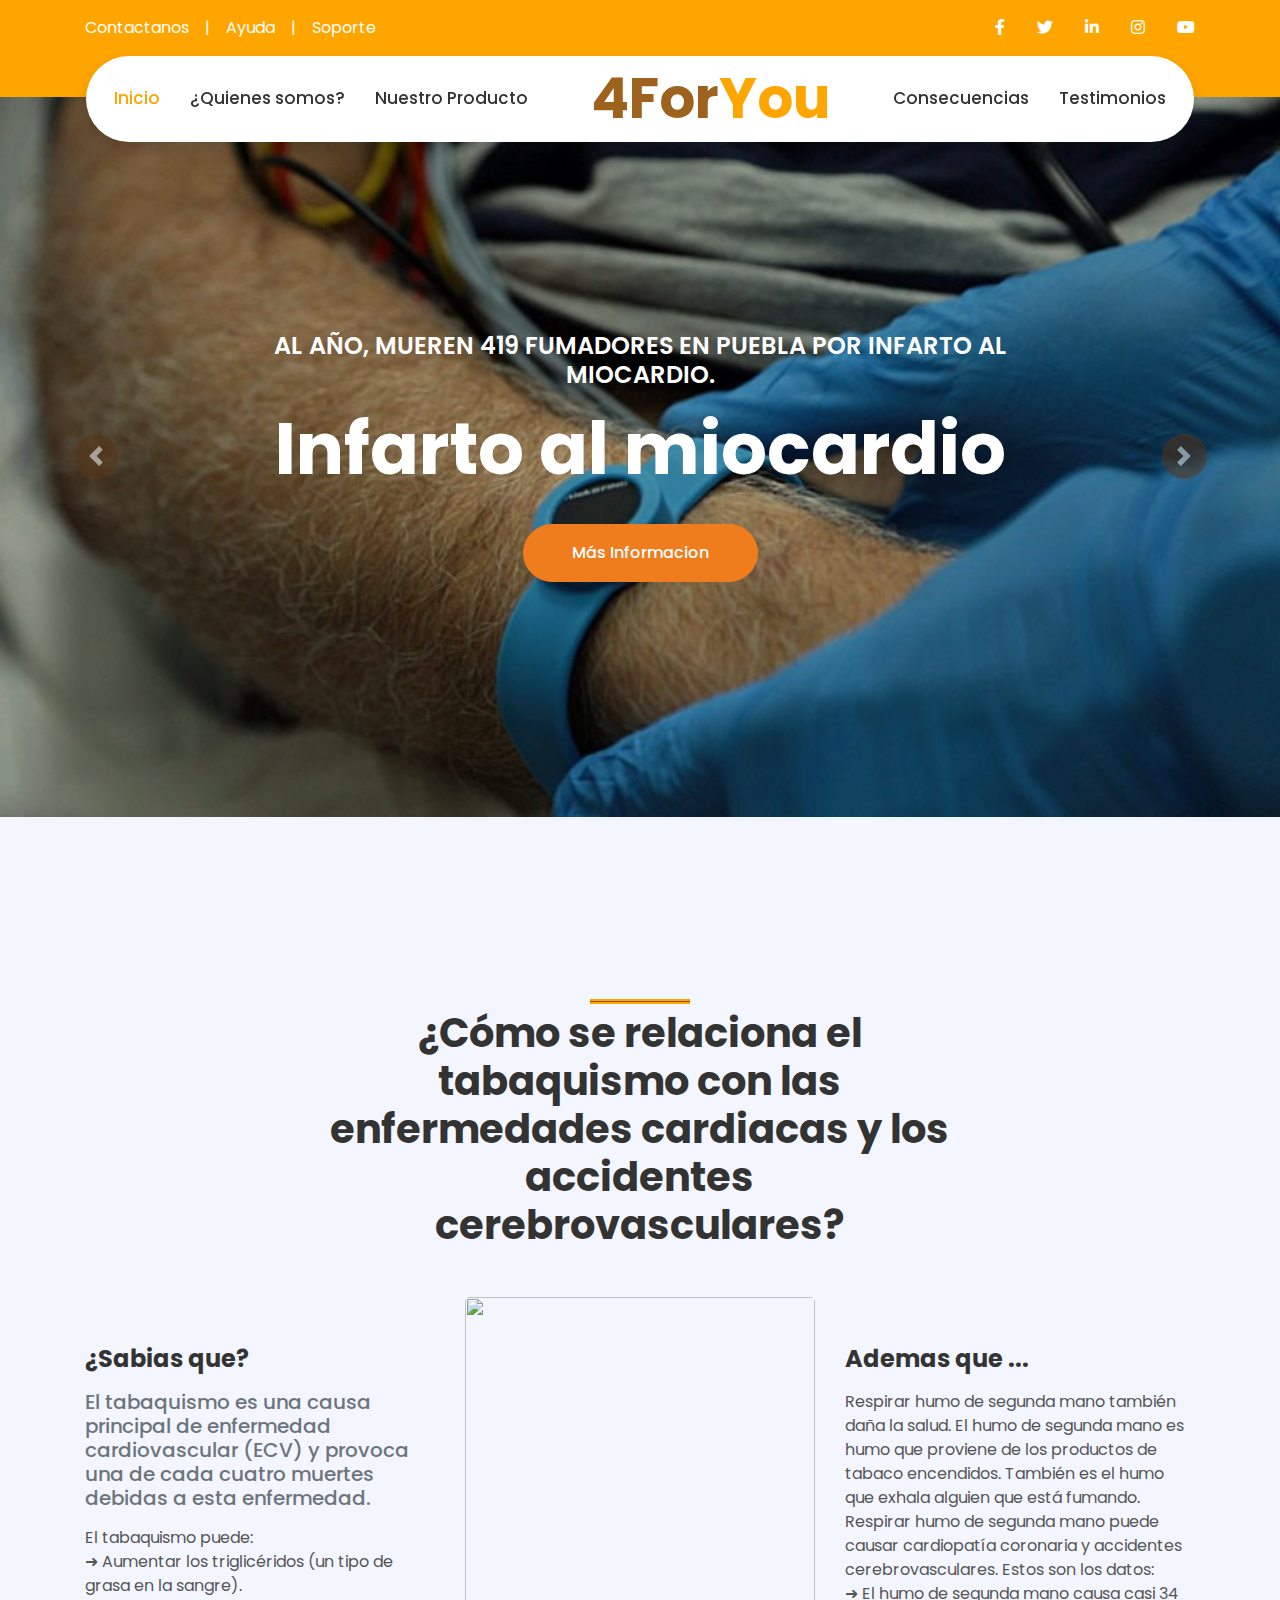
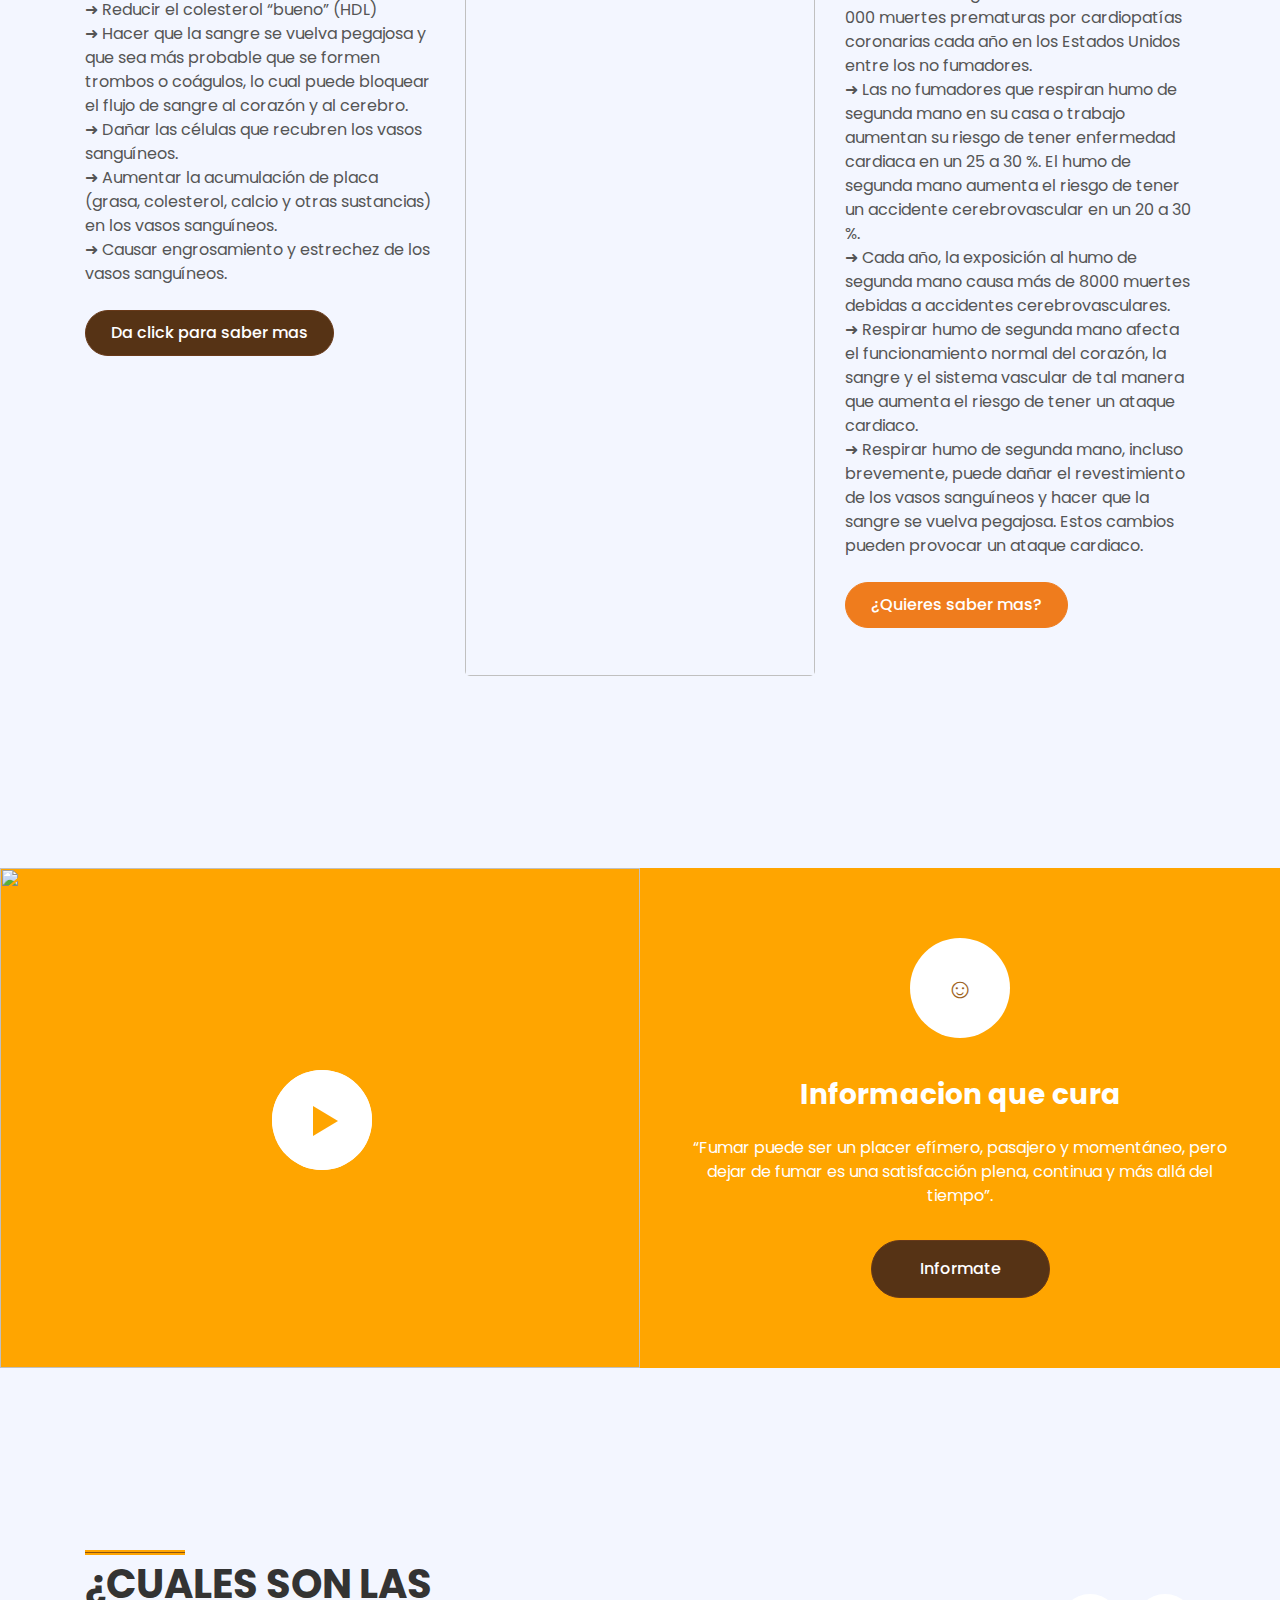
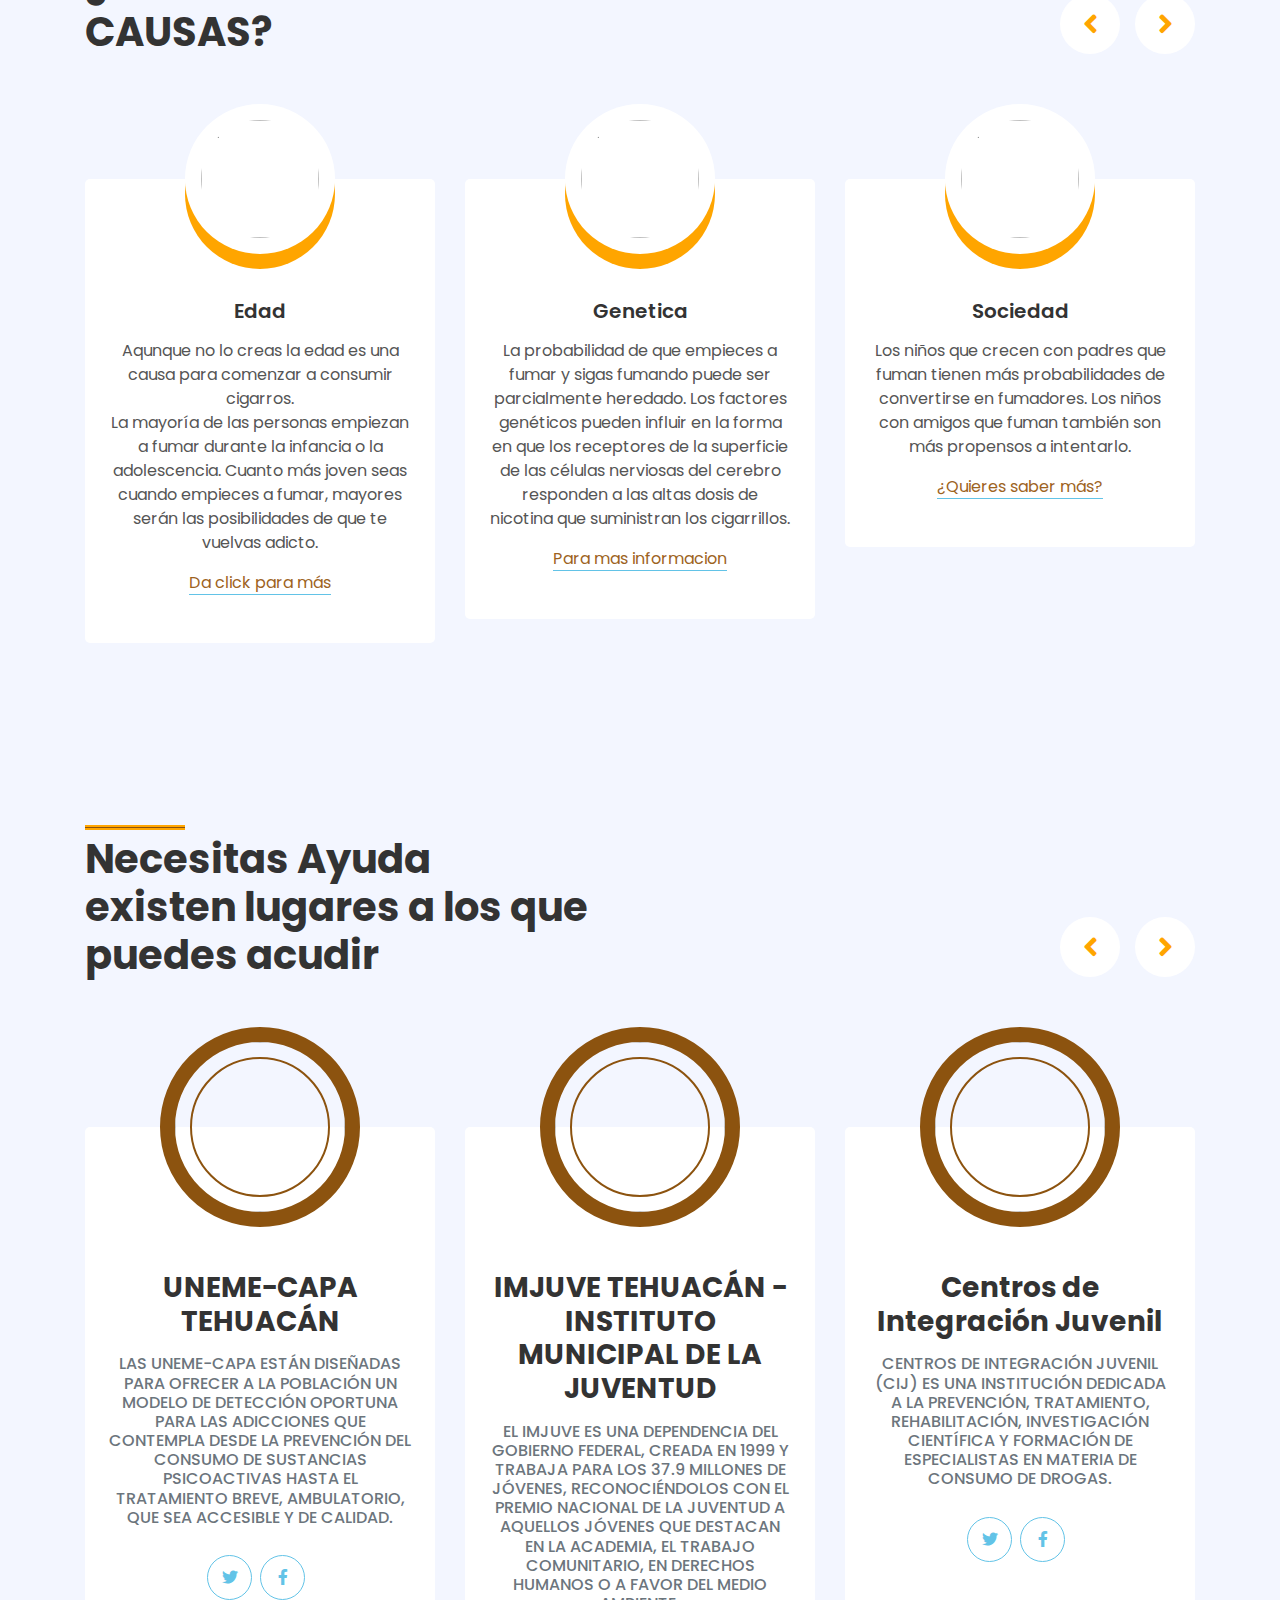
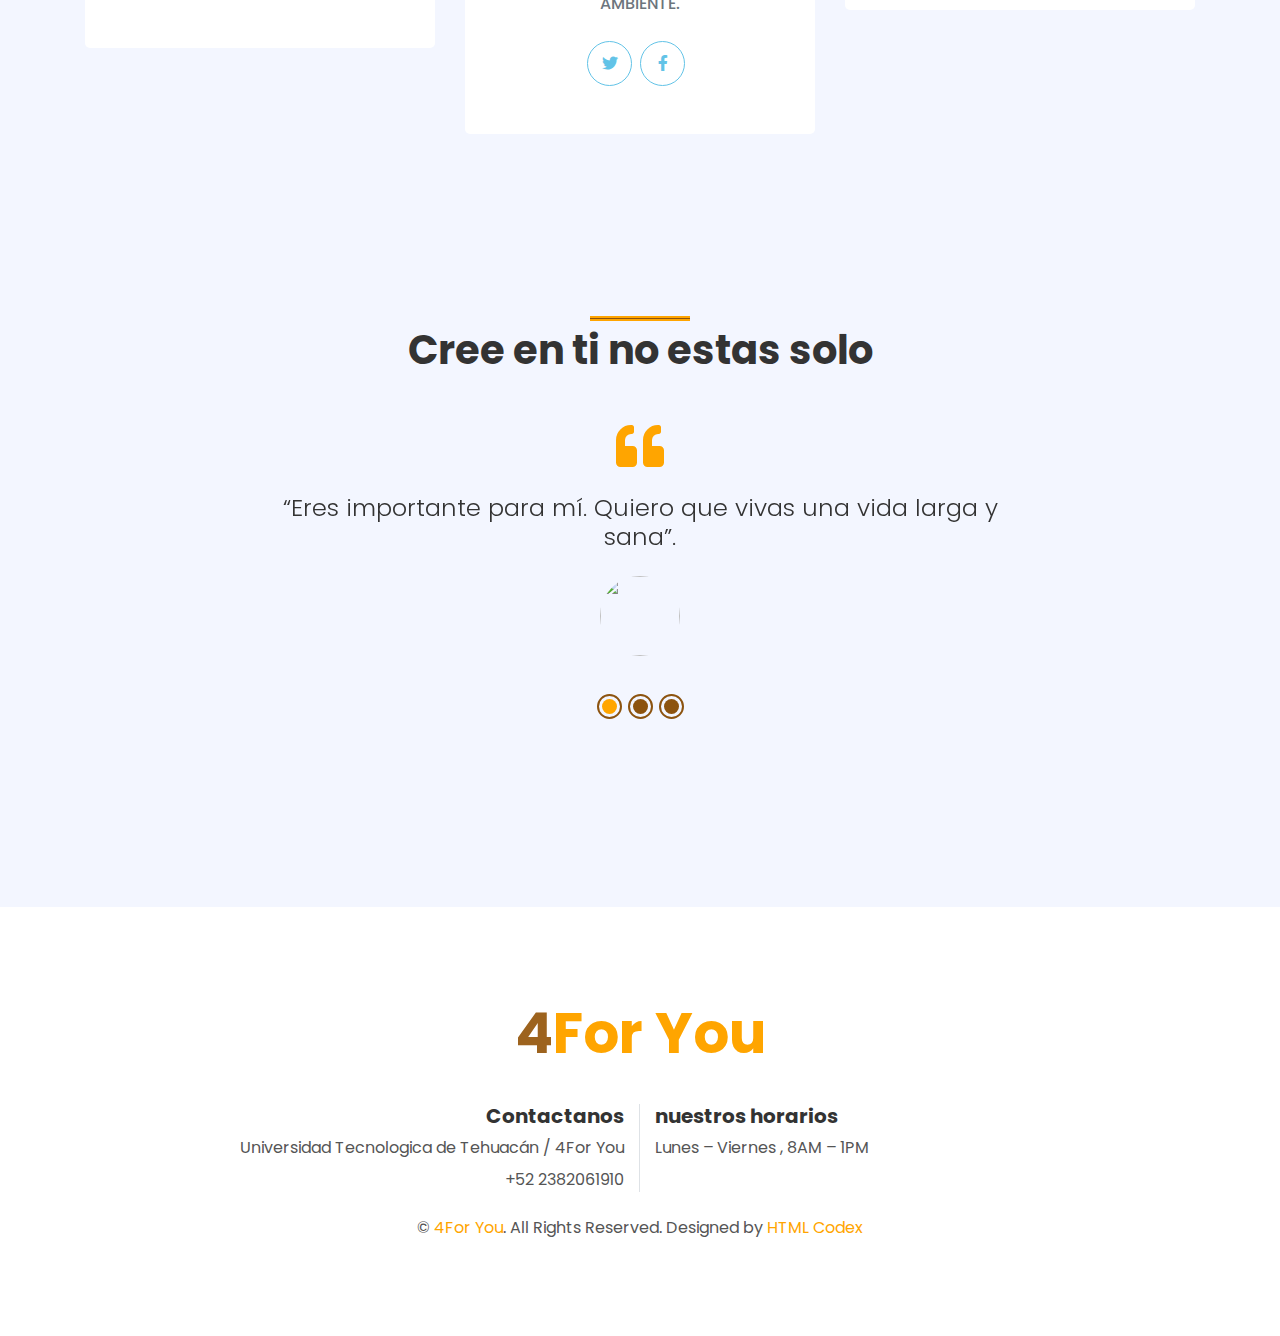
==== index.html @ a7166b70 "first commit" ====
<!DOCTYPE html>
<html lang="en">

<head>
    <meta charset="utf-8">
    <title>4For You</title>
    <meta content="width=device-width, initial-scale=1.0" name="viewport">
    <meta content="Free HTML Templates" name="keywords">
    <meta content="Free HTML Templates" name="description">

    <!-- Favicon -->
    <link href="img/favicon.ico" rel="icon">

    <!-- Google Web Fonts -->
    <link rel="preconnect" href="https://fonts.gstatic.com">
    <link href="https://fonts.googleapis.com/css2?family=Poppins:wght@400;500;600;700&display=swap" rel="stylesheet">

    <!-- Font Awesome -->
    <link href="https://cdnjs.cloudflare.com/ajax/libs/font-awesome/5.10.0/css/all.min.css" rel="stylesheet">

    <!-- Libraries Stylesheet -->
    <link href="lib/owlcarousel/assets/owl.carousel.min.css" rel="stylesheet">
    <link href="lib/lightbox/css/lightbox.min.css" rel="stylesheet">

    <!-- Customized Bootstrap Stylesheet -->
    <link href="css/style.css" rel="stylesheet">
</head>

<body>
    <!-- Topbar Start -->
    <div class="container-fluid bg-primary py-3 d-none d-md-block">
        <div class="container">
            <div class="row">
                <div class="col-md-6 text-center text-lg-left mb-2 mb-lg-0">
                    <div class="d-inline-flex align-items-center">
                        <a class="text-white pr-3" href="">Contactanos</a>
                        <span class="text-white">|</span>
                        <a class="text-white px-3" href="">Ayuda</a>
                        <span class="text-white">|</span>
                        <a class="text-white pl-3" href="">Soporte</a>
                    </div>
                </div>
                <div class="col-md-6 text-center text-lg-right">
                    <div class="d-inline-flex align-items-center">
                        <a class="text-white px-3" href="">
                            <i class="fab fa-facebook-f"></i>
                        </a>
                        <a class="text-white px-3" href="">
                            <i class="fab fa-twitter"></i>
                        </a>
                        <a class="text-white px-3" href="">
                            <i class="fab fa-linkedin-in"></i>
                        </a>
                        <a class="text-white px-3" href="">
                            <i class="fab fa-instagram"></i>
                        </a>
                        <a class="text-white pl-3" href="">
                            <i class="fab fa-youtube"></i>
                        </a>
                    </div>
                </div>
            </div>
        </div>
    </div>
    <!-- Topbar End -->


    <!-- Navbar Start -->
    <div class="container-fluid position-relative nav-bar p-0">
        <div class="container-lg position-relative p-0 px-lg-3" style="z-index: 9;">
            <nav class="navbar navbar-expand-lg bg-white navbar-light shadow p-lg-0">
                <a href="index.html" class="navbar-brand d-block d-lg-none">
                    <h1 class="m-0 display-4 text-primary"><span class="text-secondary">4For </span>you</h1>
                </a>
                <button type="button" class="navbar-toggler" data-toggle="collapse" data-target="#navbarCollapse">
                    <span class="navbar-toggler-icon"></span>
                </button>
                <div class="collapse navbar-collapse justify-content-between" id="navbarCollapse">
                    <div class="navbar-nav ml-auto py-0">
                        <a href="index.html" class="nav-item nav-link active">Inicio</a>
                        <a href="about.html" class="nav-item nav-link">¿Quienes somos?</a>
                        <a href="product.html" class="nav-item nav-link">Nuestro Producto</a>
                    </div>
                    <a href="index.html" class="navbar-brand mx-5 d-none d-lg-block">
                        <h1 class="m-0 display-4 text-primary"><span class="text-secondary">4For</span>You</h1>
                    </a>
                    <div class="navbar-nav mr-auto py-0">
                        <a href="service.html" class="nav-item nav-link">Consecuencias</a>
                        <a href="testimonios.html" class="nav-item nav-link">Testimonios</a>
                       
                    </div>
                </div>
            </nav>
        </div>
    </div>
    <!-- Navbar End -->


    <!-- Carousel Start -->
    <div class="container-fluid p-0 mb-5 pb-5">
        <div id="header-carousel" class="carousel slide" data-ride="carousel">
            <div class="carousel-inner">
                <div class="carousel-item active">
                    <img class="w-100" src="./img/imagen-miocardio .jpg" alt="Image">
                    <div class="carousel-caption d-flex flex-column align-items-center justify-content-center">
                        <div class="p-3" style="max-width: 900px;">
                            <h4 class="text-white text-uppercase mb-md-3">Al año, mueren 419 fumadores en Puebla por infarto al miocardio.</h4>
                            <h1 class="display-3 text-white mb-md-4">Infarto al miocardio </h1>
                            <a href="https://www.ambasmanos.mx/puebla/al-ano-mueren-419-fumadores-en-puebla-por-infartos-al-corazon/31723/ " class="btn btn-primary py-md-3 px-md-5 mt-2">Más Informacion</a>
                        </div>
                    </div>
                </div>
                <div class="carousel-item">
                    <img class="w-100" src="https://img.freepik.com/foto-gratis/womans-mano-cigarrillos-calle_1301-5340.jpg?w=996&t=st=1678122937~exp=1678123537~hmac=3e0cf5042e4eac4878d82bd01aae0d20d8702459062d530f8eea71a9e7fd1d81" alt="Image">
                    <div class="carousel-caption d-flex flex-column align-items-center justify-content-center">
                        <div class="p-3" style="max-width: 900px;">
                            <h4 class="text-white text-uppercase mb-md-3">En 2021 aproximadamente 28.8 de personas tuvieron dependencia de nicotina </h4>
                            <h1 class="display-3 text-white mb-md-4">
                                El tabaquismo es mortal y adictivo
                            </h1>
                            <a href="https://nida.nih.gov/es/publicaciones/serie-de-reportes/adiccion-al-tabaco/cual-es-el-alcance-y-el-impacto-del-uso-del-tabaco#:~:text=%C2%BFCu%C3%A1ntas%20personas%20tienen%20dependencia%20de,d%C3%ADas%20(2021%20DT%208.6)." class="btn btn-primary py-md-3 px-md-5 mt-2">Más Informacion</a>
                        </div>
                    </div>
                </div>

                <div class="carousel-item">
                    <img class="w-100" src="imagen-bb.jpg" alt="Image">
                    <div class="carousel-caption d-flex flex-column align-items-center justify-content-center">
                        <div class="p-3" style="max-width: 900px;">
                            <h4 class="text-white text-uppercase mb-md-3">En México, la proporción de mujeres embarazadas que han fumado es de 8.0%</h4>
                            <h1 class="display-3 text-white mb-md-4">
                                Se puede morir
                            </h1>
                            <a href="https://www.scielo.org.mx/scielo.php?script=sci_arttext&pid=S0036-36342004000600008" class="btn btn-primary py-md-3 px-md-5 mt-2">Más Informacion</a>
                        </div>
                    </div>
                </div>
            </div>
            <a class="carousel-control-prev" href="#header-carousel" data-slide="prev">
                <div class="btn btn-secondary px-0" style="width: 45px; height: 45px;">
                    <span class="carousel-control-prev-icon mb-n1"></span>
                </div>
            </a>
            <a class="carousel-control-next" href="#header-carousel" data-slide="next">
                <div class="btn btn-secondary px-0" style="width: 45px; height: 45px;">
                    <span class="carousel-control-next-icon mb-n1"></span>
                </div>
            </a>
        </div>
    </div>
    <!-- Carousel End -->


    <!-- About Start -->
    <div class="container-fluid py-5">
        <div class="container py-5">
            <div class="row justify-content-center">
                <div class="col-lg-7">
                    <h1 class="section-title position-relative text-center mb-5">¿Cómo se relaciona el tabaquismo con las enfermedades cardiacas y los accidentes cerebrovasculares?</h1>
                </div>
            </div>
            <div class="row">
                <div class="col-lg-4 py-5">
                    <h4 class="font-weight-bold mb-3">¿Sabias que?</h4>
                    <h5 class="text-muted mb-3">El tabaquismo es una causa principal de enfermedad cardiovascular (ECV) y provoca una de cada cuatro muertes debidas a esta enfermedad.</h5>
                    <p>
                        El tabaquismo puede: <br>
                        ➜ Aumentar los triglicéridos (un tipo de grasa en la sangre). <br>
                        ➜ Reducir el colesterol “bueno” (HDL) <br>
                        ➜ Hacer que la sangre se vuelva pegajosa y que sea más probable que se formen trombos o coágulos, lo cual puede bloquear el flujo de sangre al corazón y al cerebro. <br>
                        ➜ Dañar las células que recubren los vasos sanguíneos. <br>
                        ➜ Aumentar la acumulación de placa (grasa, colesterol, calcio y otras sustancias) en los vasos sanguíneos. <br>
                        ➜ Causar engrosamiento y estrechez de los vasos sanguíneos.
                    </p>
                    <a href="https://www.cdc.gov/tobacco/campaign/tips/spanish/enfermedades/tabaquismo-enfermedades-cardiacas-accidentes-cerebrovasculares.html" class="btn btn-secondary mt-2">Da click para saber mas</a>
                </div>
                <div class="col-lg-4" style="min-height: 400px;">
                    <div class="position-relative h-100 rounded overflow-hidden">
                        <img class="position-absolute w-100 h-100" src="https://d31g6oeq0bzej7.cloudfront.net/Assets/image/jpeg/bbe23ecd-7923-4b6a-ac98-c2c97416fd58.jpg" style="object-fit: cover;">
                    </div>
                </div>
                <div class="col-lg-4 py-5">
                    <h4 class="font-weight-bold mb-3">Ademas que ...</h4>
                    <p>
                        Respirar humo de segunda mano también daña la salud. El humo de segunda mano es humo que    proviene de los productos de tabaco encendidos. También es el humo que exhala alguien que está fumando. <br>

                        Respirar humo de segunda mano puede causar cardiopatía coronaria y accidentes cerebrovasculares. Estos son los datos: <br>
                        
                        ➜ El humo de segunda mano causa casi 34 000 muertes prematuras por cardiopatías coronarias cada año en los Estados Unidos entre los no fumadores. <br>
                        ➜ Las no fumadores que respiran humo de segunda mano en su casa o trabajo aumentan su riesgo de tener enfermedad cardiaca en un 25 a 30 %. El humo de segunda mano aumenta el riesgo de tener un accidente cerebrovascular en un 20 a 30 %. <br>
                        ➜ Cada año, la exposición al humo de segunda mano causa más de 8000 muertes debidas a accidentes cerebrovasculares. <br>
                        ➜ Respirar humo de segunda mano afecta el funcionamiento normal del corazón, la sangre y el sistema vascular de tal manera que aumenta el riesgo de tener un ataque cardiaco. <br>
                        ➜ Respirar humo de segunda mano, incluso brevemente, puede dañar el revestimiento de los vasos sanguíneos y hacer que la sangre se vuelva pegajosa. Estos cambios pueden provocar un ataque cardiaco.</p>
                   
                    <a href="https://www.cdc.gov/tobacco/campaign/tips/spanish/enfermedades/tabaquismo-enfermedades-cardiacas-accidentes-cerebrovasculares.html" class="btn btn-primary mt-2">¿Quieres saber mas?</a>
                </div>
            </div>
        </div>
    </div>
    <!-- About End -->


    <!-- Promotion Start -->
    <div class="container-fluid my-5 py-5 px-0">
        <div class="row bg-primary m-0">
            <div class="col-md-6 px-0" style="min-height: 500px;">
                <div class="position-relative h-100">
                    <img class="position-absolute w-100 h-100" src="https://www.infobae.com/new-resizer/vVLHiWmZ3EM72SlFOzObarhE824=/1200x900/filters:format(webp):quality(85)//cloudfront-us-east-1.images.arcpublishing.com/infobae/S36OTN5VYRHKTN2EJDEJYSKD4U.jpg" style="object-fit: cover;">
                    <button type="button" class="btn-play" data-toggle="modal"
                        data-src="https://youtu.be/lx4d1N2E2eg" data-target="#videoModal">
                        <span></span>
                    </button>
                </div>
            </div>
            <div class="col-md-6 py-5 py-md-0 px-0">
                <div class="h-100 d-flex flex-column align-items-center justify-content-center text-center p-5">
                    <div class="d-flex align-items-center justify-content-center bg-white rounded-circle mb-4"
                        style="width: 100px; height: 100px;">
                        <h3 class="font-weight-bold text-secondary mb-0">☺</h3>
                    </div>
                    <h3 class="font-weight-bold text-white mt-3 mb-4">Informacion que cura</h3>
                    <p class="text-white mb-4">
                        “Fumar puede ser un placer efímero, pasajero y momentáneo, pero dejar de fumar es una satisfacción plena, continua y más allá del tiempo”.
                    </p>
                    <a href="https://pnsd.sanidad.gob.es/ciudadanos/informacion/tabaco/menuTabaco/riesgos.htm" class="btn btn-secondary py-3 px-5 mt-2">Informate</a>
                </div>
            </div>
        </div>
    </div>
    <!-- Promotion End -->


    <!-- Video Modal Start -->
    <div class="modal fade" id="videoModal" tabindex="-1" role="dialog" aria-labelledby="exampleModalLabel" aria-hidden="true">
        <div class="modal-dialog" role="document">
            <div class="modal-content">
                <div class="modal-body">
                    <button type="button" class="close" data-dismiss="modal" aria-label="Close">
                        <span aria-hidden="true">&times;</span>
                    </button>        
                    <!-- 16:9 aspect ratio -->
                    <div class="embed-responsive embed-responsive-16by9">
                        <iframe class="embed-responsive-item" src="" id="video"  allowscriptaccess="always" allow="autoplay"></iframe>
                    </div>
                </div>
            </div>
        </div>
    </div>
    <!-- Video Modal End -->


    <!-- Services Start -->
    <div class="container-fluid py-5">
        <div class="container py-5">
            <div class="row">
                <div class="col-lg-6">
                    <h1 class="section-title position-relative mb-5">¿CUALES SON LAS CAUSAS?</h1>
                </div>
                <div class="col-lg-6 mb-5 mb-lg-0 pb-5 pb-lg-0"></div>
            </div>
            <div class="row">
                <div class="col-12">
                    <div class="owl-carousel service-carousel">
                        <div class="service-item">
                            <div class="service-img mx-auto">
                                <img class="rounded-circle w-100 h-100 bg-light p-3" src="https://elmanana.com.mx/u/fotografias/m/2022/2/10/f608x342-80219_109942_0.jpg" style="object-fit: cover;">
                            </div>
                            <div class="position-relative text-center bg-light rounded p-4 pb-5" style="margin-top: -75px;">
                                <h5 class="font-weight-semi-bold mt-5 mb-3 pt-5">Edad </h5>
                                <p>Aqunque no lo creas la edad es una causa para comenzar a consumir cigarros. <br>
                                    La mayoría de las personas empiezan a fumar durante la infancia o la adolescencia. Cuanto más joven seas cuando empieces a fumar, mayores serán las posibilidades de que te vuelvas adicto.</p>
                                <a href="https://www.mayoclinic.org/es-es/diseases-conditions/nicotine-dependence/symptoms-causes/syc-20351584" class="border-bottom border-secondary text-decoration-none text-secondary">Da click para más</a>
                            </div>
                        </div>
                        <div class="service-item">
                            <div class="service-img mx-auto">
                                <img class="rounded-circle w-100 h-100 bg-light p-3" src="https://saposyprincesas.elmundo.es/wp-content/uploads/2018/09/fumar-adolescencia-depositphotos_27034931_m-2015.jpg" style="object-fit: cover;">
                            </div>
                            <div class="position-relative text-center bg-light rounded p-4 pb-5" style="margin-top: -75px;">
                                <h5 class="font-weight-semi-bold mt-5 mb-3 pt-5">Genetica</h5>
                                <p>La probabilidad de que empieces a fumar y sigas fumando puede ser parcialmente heredado. Los factores genéticos pueden influir en la forma en que los receptores de la superficie de las células nerviosas del cerebro responden a las altas dosis de nicotina que suministran los cigarrillos.</p>
                                <a href="https://www.neumomadrid.org/wp-content/uploads/monogvii_3._genetica_del_tabaquismo.pdf" class="border-bottom border-secondary text-decoration-none text-secondary">Para mas informacion</a>
                            </div>
                        </div>
                        <div class="service-item">
                            <div class="service-img mx-auto">
                                <img class="rounded-circle w-100 h-100 bg-light p-3" src="https://www.etapainfantil.com/wp-content/uploads/2017/12/C%C3%B3mo-saber-si-mi-hijo-fuma.jpg" style="object-fit: cover;">
                            </div>
                            <div class="position-relative text-center bg-light rounded p-4 pb-5" style="margin-top: -75px;">
                                <h5 class="font-weight-semi-bold mt-5 mb-3 pt-5">Sociedad</h5>
                                <p>Los niños que crecen con padres que fuman tienen más probabilidades de convertirse en fumadores. Los niños con amigos que fuman también son más propensos a intentarlo.</p>
                                <a href="https://www.healthychildren.org/Spanish/health-issues/conditions/tobacco/Paginas/Smoking-Hurts-Everyone.aspx" class="border-bottom border-secondary text-decoration-none text-secondary">¿Quieres saber más?</a>
                            </div>
                        </div>
                        <div class="service-item">
                            <div class="service-img mx-auto">
                                <img class="rounded-circle w-100 h-100 bg-light p-3" src="https://www.masteradiccionesonline.com/media/depresion-1.jpg" style="object-fit: cover;">
                            </div>
                            <div class="position-relative text-center bg-light rounded p-4 pb-5" style="margin-top: -75px;">
                                <h5 class="font-weight-semi-bold mt-5 mb-3 pt-5">Depresión u otra enfermedad mental. </h5>
                                <p>Muchos estudios muestran una asociación entre la depresión y el tabaquismo. Las personas que tienen depresión, esquizofrenia, trastorno de estrés postraumático u otras formas de enfermedad mental tienen más probabilidades de ser fumadores.</p>
                                <a href="https://www.scielo.org.mx/scielo.php?script=sci_arttext&pid=S0185-33252008000500009" class="border-bottom border-secondary text-decoration-none text-secondary">Da click para más</a>
                            </div>
                        </div>
                    </div>
                </div>
            </div>
        </div>
    </div>
    <!-- Services End -->



    <!-- Team Start -->
    <div class="container-fluid py-5">
        <div class="container py-5">
            <div class="row">
                <div class="col-lg-6">
                    <h1 class="section-title position-relative mb-5">Necesitas Ayuda <br>
                    existen lugares a los que puedes acudir</h1>
                </div>
                <div class="col-lg-6 mb-5 mb-lg-0 pb-5 pb-lg-0"></div>
            </div>
            <div class="row">
                <div class="col-12">
                    <div class="owl-carousel team-carousel">
                        <div class="team-item">
                            <div class="team-img mx-auto">
                                <img class="rounded-circle w-100 h-100" src="https://pbs.twimg.com/profile_images/1616147711920668672/2SSFOPSY_400x400.jpg" style="object-fit: cover;">
                            </div>
                            <div class="position-relative text-center bg-light rounded px-4 py-5" style="margin-top: -100px;">
                                <h3 class="font-weight-bold mt-5 mb-3 pt-5">UNEME-CAPA TEHUACÁN</h3>
                                <h6 class="text-uppercase text-muted mb-4">Las UNEME-CAPA están diseñadas para ofrecer a la población un modelo de detección oportuna para las adicciones que contempla desde la prevención del consumo de sustancias psicoactivas hasta el tratamiento breve, ambulatorio, que sea accesible y de calidad.</h6>
                                <div class="d-flex justify-content-center pt-1">
                                    <a class="btn btn-outline-secondary btn-social mr-2" href="https://twitter.com/CapaTehuacan"><i class="fab fa-twitter"></i></a>
                                    <a class="btn btn-outline-secondary btn-social mr-2" href="https://www.facebook.com/uneme.capa.5074?mibextid=ZbWKwL"><i class="fab fa-facebook-f"></i></a>
                               
                                </div>
                            </div>
                        </div>
                        <div class="team-item">
                            <div class="team-img mx-auto">
                                <img class="rounded-circle w-100 h-100" src="https://encrypted-tbn0.gstatic.com/images?q=tbn:ANd9GcQrKsVvHfAgOifM7TW2LGqO28tn-UErwR6mqObcPRV_aHVGDL-BUIX52Yq4QDUXR12U5y4&usqp=CAU" style="object-fit: cover;">
                            </div>
                            <div class="position-relative text-center bg-light rounded px-4 py-5" style="margin-top: -100px;">
                                <h3 class="font-weight-bold mt-5 mb-3 pt-5">IMJUVE TEHUACÁN - INSTITUTO MUNICIPAL DE LA JUVENTUD</h3>
                                <h6 class="text-uppercase text-muted mb-4">El IMJUVE es una dependencia del Gobierno Federal, creada en 1999 y trabaja para los 37.9 millones de jóvenes, reconociéndolos con el Premio
                                    Nacional de la Juventud a aquellos jóvenes que destacan en la academia, el trabajo comunitario, en derechos humanos o a favor del medio
                                    ambiente.
                                    </h6>
                                <div class="d-flex justify-content-center pt-1">
                                    <a class="btn btn-outline-secondary btn-social mr-2" href="https://twitter.com/ImjuveMX"><i class="fab fa-twitter"></i></a>
                                    <a class="btn btn-outline-secondary btn-social mr-2" href="https://www.facebook.com/ImjuveTehuacan/?locale=es_LA"><i class="fab fa-facebook-f"></i></a>
                                  
                                </div>
                            </div>
                        </div>
                        <div class="team-item">
                            <div class="team-img mx-auto">
                                <img class="rounded-circle w-100 h-100" src="https://raw.githubusercontent.com/mxabierto/assets/master/img/logos/cij.png" style="object-fit: cover;">
                            </div>
                            <div class="position-relative text-center bg-light rounded px-4 py-5" style="margin-top: -100px;">
                                <h3 class="font-weight-bold mt-5 mb-3 pt-5">Centros de Integración Juvenil</h3>
                                <h6 class="text-uppercase text-muted mb-4">Centros de Integración Juvenil (CIJ) es una institución dedicada a la prevención, tratamiento, rehabilitación, investigación científica y formación de especialistas en materia de consumo de drogas.</h6>
                                <div class="d-flex justify-content-center pt-1">
                                    <a class="btn btn-outline-secondary btn-social mr-2" href="https://twitter.com/CIJ_Adicciones"><i class="fab fa-twitter"></i></a>
                                    <a class="btn btn-outline-secondary btn-social mr-2" href="https://www.facebook.com/CIJ.OFICIAL"><i class="fab fa-facebook-f"></i></a>
                                   
                                </div>
                            </div>
                        </div>
                        <div class="team-item">
                            <div class="team-img mx-auto">
                                <img class="rounded-circle w-100 h-100" src="https://encrypted-tbn0.gstatic.com/images?q=tbn:ANd9GcQ9Kx-1nJ0sB5aBDN0CYSEyFY1IpcG6xz6NfwrDNJwO--jrTzUen6Bsxb1RVpvRiIb1ZQ0&usqp=CAU" style="object-fit: cover;">
                            </div>
                            <div class="position-relative text-center bg-light rounded px-4 py-5" style="margin-top: -100px;">
                                <h3 class="font-weight-bold mt-5 mb-3 pt-5">Centro de Ayuda Mutua en Adicciones-Tehuacán</h3>
                                <h6 class="text-uppercase text-muted mb-4">Es una asociación civil conformada por un equipo multidisciplinario con más de 18 años de experiencia en el campo de las adicciones quienes en conjunto persiguen con interés genuino lograr la rehabilitación integral de personas con problemas de adicciones.</h6>
                                <div class="d-flex justify-content-center pt-1">
                                    <a class="btn btn-outline-secondary btn-social mr-2" href="https://www.facebook.com/shaddaiadicciones/"><i class="fab fa-facebook-f"></i></a>
                                  
                                </div>
                            </div>
                        </div>
                    </div>
                </div>
            </div>
        </div>
    </div>
    <!-- Team End -->


    <!-- Testimonial Start -->
    <div class="container-fluid py-5">
        <div class="container py-5">
            <div class="row justify-content-center">
                <div class="col-lg-6">
                    <h1 class="section-title position-relative text-center mb-5">Cree en ti no estas solo</h1>
                </div>
            </div>
            <div class="row justify-content-center">
                <div class="col-lg-8">
                    <div class="owl-carousel testimonial-carousel">
                        <div class="text-center">
                            <i class="fa fa-3x fa-quote-left text-primary mb-4"></i>
                            <h4 class="font-weight-light mb-4">“Eres importante para mí. Quiero que vivas una vida larga y sana”.</h4>
                            <img class="img-fluid mx-auto mb-3" src="https://rcg71.com/wp-content/uploads/2022/05/CIGARRILLO.jpg" alt="">
                            
                        </div>
                        <div class="text-center">
                            <i class="fa fa-3x fa-quote-left text-primary mb-4"></i>
                            <h4 class="font-weight-light mb-4">“Fija una fecha para dejar de fumar. Ponte un plazo de 2 semanas para hacer un plan sobre cómo hacerlo”.</h4>
                            <img class="img-fluid mx-auto mb-3" src="https://img.freepik.com/vector-premium/adicto-al-tabaco_59690-29.jpg" alt="">
                           
                        </div>
                        <div class="text-center">
                            <i class="fa fa-3x fa-quote-left text-primary mb-4"></i>
                            <h4 class="font-weight-light mb-4">“Dejar de fumar es difícil. Si recaes, puedo ayudarte a volver a comenzar”.</h4>
                            <img class="img-fluid mx-auto mb-3" src="https://us.123rf.com/450wm/gloly67/gloly672005/gloly67200500054/147896470-cigarrillo-de-ponche-de-pulm%C3%B3n-de-dibujos-animados-lindo-dejar-de-fumar-concepto-d%C3%ADa-mundial-sin.jpg?ver=6" alt="">
                           
                        </div>
                    </div>
                </div>
            </div>
        </div>
    </div>
    <!-- Testimonial End -->


    <!-- Footer Start -->
    <div class="container-fluid footer bg-light py-5" style="margin-top: 90px;">
        <div class="container text-center py-5">
            <div class="row">
                <div class="col-12 mb-4">
                    <a href="index.html" class="navbar-brand m-0">
                        <h1 class="m-0 mt-n2 display-4 text-primary"><span class="text-secondary">4</span>For You</h1>
                    </a>
                </div>
                
                <div class="col-12 mt-2 mb-4">
                    <div class="row">
                        <div class="col-sm-6 text-center text-sm-right border-right mb-3 mb-sm-0">
                            <h5 class="font-weight-bold mb-2">Contactanos</h5>
                            <p class="mb-2">Universidad Tecnologica de Tehuacán / 4For You</p>
                            <p class="mb-0">+52 2382061910</p>
                        </div>
                        <div class="col-sm-6 text-center text-sm-left">
                            <h5 class="font-weight-bold mb-2">nuestros horarios</h5>
                            <p class="mb-2">Lunes – Viernes , 8AM – 1PM</p>
                            
                        </div>
                    </div>
                </div>
                <div class="col-12">
                    <p class="m-0">&copy; <a href="#">4For You</a>. All Rights Reserved. Designed by <a href="https://htmlcodex.com">HTML Codex</a>
                    </p>
                </div>
            </div>
        </div>
    </div>
    <!-- Footer End -->


    <!-- Back to Top -->
    <a href="#" class="btn btn-secondary px-2 back-to-top"><i class="fa fa-angle-double-up"></i></a>


    <!-- JavaScript Libraries -->
    <script src="https://code.jquery.com/jquery-3.4.1.min.js"></script>
    <script src="https://stackpath.bootstrapcdn.com/bootstrap/4.4.1/js/bootstrap.bundle.min.js"></script>
    <script src="lib/easing/easing.min.js"></script>
    <script src="lib/waypoints/waypoints.min.js"></script>
    <script src="lib/owlcarousel/owl.carousel.min.js"></script>
    <script src="lib/isotope/isotope.pkgd.min.js"></script>
    <script src="lib/lightbox/js/lightbox.min.js"></script>

    <!-- Contact Javascript File -->
    <script src="mail/jqBootstrapValidation.min.js"></script>
    <script src="mail/contact.js"></script>

    <!-- Template Javascript -->
    <script src="js/main.js"></script>
</body>

</html>
---- css/style.css ----
/******* Bootstrap Theming ********/
/*!
 * Bootstrap v4.5.3 (https://getbootstrap.com/)
 * Copyright 2011-2020 The Bootstrap Authors
 * Copyright 2011-2020 Twitter, Inc.
 * Licensed under MIT (https://github.com/twbs/bootstrap/blob/main/LICENSE)
 */
:root {
  --blue: #007bff;
  --indigo: #6610f2;
  --purple: #6f42c1;
  --pink: #e83e8c;
  --red: #dc3545;
  --orange: #fd7e14;
  --yellow: #ffc107;
  --green: #28a745;
  --teal: #20c997;
  --cyan: #17a2b8;
  --white: #fff;
  --gray: #6c757d;
  --gray-dark: #343a40;
  --primary: #F195B2;
  --secondary: #62C3E7;
  --success: #28a745;
  --info: #17a2b8;
  --warning: #ffc107;
  --danger: #dc3545;
  --light: #FFFFFF;
  --dark: #333333;
  --breakpoint-xs: 0;
  --breakpoint-sm: 576px;
  --breakpoint-md: 768px;
  --breakpoint-lg: 992px;
  --breakpoint-xl: 1200px;
  --font-family-sans-serif: "Poppins", sans-serif;
  --font-family-monospace: SFMono-Regular, Menlo, Monaco, Consolas, "Liberation Mono", "Courier New", monospace;
}

*,
*::before,
*::after {
  box-sizing: border-box;
}

html {
  font-family: sans-serif;
  line-height: 1.15;
  -webkit-text-size-adjust: 100%;
  -webkit-tap-highlight-color: rgba(0, 0, 0, 0);
}

article, aside, figcaption, figure, footer, header, hgroup, main, nav, section {
  display: block;
}

body {
  margin: 0;
  font-family: "Poppins", sans-serif;
  font-size: 1rem;
  font-weight: 400;
  line-height: 1.5;
  color: #555555;
  text-align: left;
  background-color: #F3F6FF;
}

[tabindex="-1"]:focus:not(:focus-visible) {
  outline: 0 !important;
}

hr {
  box-sizing: content-box;
  height: 0;
  overflow: visible;
}

h1, h2, h3, h4, h5, h6 {
  margin-top: 0;
  margin-bottom: 0.5rem;
}

p {
  margin-top: 0;
  margin-bottom: 1rem;
}

abbr[title],
abbr[data-original-title] {
  text-decoration: underline;
  text-decoration: underline dotted;
  cursor: help;
  border-bottom: 0;
  text-decoration-skip-ink: none;
}

address {
  margin-bottom: 1rem;
  font-style: normal;
  line-height: inherit;
}

ol,
ul,
dl {
  margin-top: 0;
  margin-bottom: 1rem;
}

ol ol,
ul ul,
ol ul,
ul ol {
  margin-bottom: 0;
}

dt {
  font-weight: 700;
}

dd {
  margin-bottom: .5rem;
  margin-left: 0;
}

blockquote {
  margin: 0 0 1rem;
}

b,
strong {
  font-weight: bolder;
}

small {
  font-size: 80%;
}

sub,
sup {
  position: relative;
  font-size: 75%;
  line-height: 0;
  vertical-align: baseline;
}

sub {
  bottom: -.25em;
}

sup {
  top: -.5em;
}

a {
  color: orange;
  text-decoration: none;
  background-color: transparent;
}

a:hover {
  color: orange;
  text-decoration: underline;
}

a:not([href]):not([class]) {
  color: inherit;
  text-decoration: none;
}

a:not([href]):not([class]):hover {
  color: inherit;
  text-decoration: none;
}

pre,
code,
kbd,
samp {
  font-family: SFMono-Regular, Menlo, Monaco, Consolas, "Liberation Mono", "Courier New", monospace;
  font-size: 1em;
}

pre {
  margin-top: 0;
  margin-bottom: 1rem;
  overflow: auto;
  -ms-overflow-style: scrollbar;
}

figure {
  margin: 0 0 1rem;
}

img {
  vertical-align: middle;
  border-style: none;
}

svg {
  overflow: hidden;
  vertical-align: middle;
}

table {
  border-collapse: collapse;
}

caption {
  padding-top: 0.75rem;
  padding-bottom: 0.75rem;
  color: #6c757d;
  text-align: left;
  caption-side: bottom;
}

th {
  text-align: inherit;
  text-align: -webkit-match-parent;
}

label {
  display: inline-block;
  margin-bottom: 0.5rem;
}

button {
  border-radius: 0;
}

button:focus {
  outline: 1px dotted;
  outline: 5px auto -webkit-focus-ring-color;
}

input,
button,
select,
optgroup,
textarea {
  margin: 0;
  font-family: inherit;
  font-size: inherit;
  line-height: inherit;
}

button,
input {
  overflow: visible;
}

button,
select {
  text-transform: none;
}

[role="button"] {
  cursor: pointer;
}

select {
  word-wrap: normal;
}

button,
[type="button"],
[type="reset"],
[type="submit"] {
  -webkit-appearance: button;
}

button:not(:disabled),
[type="button"]:not(:disabled),
[type="reset"]:not(:disabled),
[type="submit"]:not(:disabled) {
  cursor: pointer;
}

button::-moz-focus-inner,
[type="button"]::-moz-focus-inner,
[type="reset"]::-moz-focus-inner,
[type="submit"]::-moz-focus-inner {
  padding: 0;
  border-style: none;
}

input[type="radio"],
input[type="checkbox"] {
  box-sizing: border-box;
  padding: 0;
}

textarea {
  overflow: auto;
  resize: vertical;
}

fieldset {
  min-width: 0;
  padding: 0;
  margin: 0;
  border: 0;
}

legend {
  display: block;
  width: 100%;
  max-width: 100%;
  padding: 0;
  margin-bottom: .5rem;
  font-size: 1.5rem;
  line-height: inherit;
  color: inherit;
  white-space: normal;
}

@media (max-width: 1200px) {
  legend {
    font-size: calc(1.275rem + 0.3vw) ;
  }
}

progress {
  vertical-align: baseline;
}

[type="number"]::-webkit-inner-spin-button,
[type="number"]::-webkit-outer-spin-button {
  height: auto;
}

[type="search"] {
  outline-offset: -2px;
  -webkit-appearance: none;
}

[type="search"]::-webkit-search-decoration {
  -webkit-appearance: none;
}

::-webkit-file-upload-button {
  font: inherit;
  -webkit-appearance: button;
}

output {
  display: inline-block;
}

summary {
  display: list-item;
  cursor: pointer;
}

template {
  display: none;
}

[hidden] {
  display: none !important;
}

h1, h2, h3, h4, h5, h6,
.h1, .h2, .h3, .h4, .h5, .h6 {
  margin-bottom: 0.5rem;
  font-weight: 500;
  line-height: 1.2;
  color: #333333;
}

h1, .h1 {
  font-size: 2.5rem;
}

@media (max-width: 1200px) {
  h1, .h1 {
    font-size: calc(1.375rem + 1.5vw) ;
  }
}

h2, .h2 {
  font-size: 2rem;
}

@media (max-width: 1200px) {
  h2, .h2 {
    font-size: calc(1.325rem + 0.9vw) ;
  }
}

h3, .h3 {
  font-size: 1.75rem;
}

@media (max-width: 1200px) {
  h3, .h3 {
    font-size: calc(1.3rem + 0.6vw) ;
  }
}

h4, .h4 {
  font-size: 1.5rem;
}

@media (max-width: 1200px) {
  h4, .h4 {
    font-size: calc(1.275rem + 0.3vw) ;
  }
}

h5, .h5 {
  font-size: 1.25rem;
}

h6, .h6 {
  font-size: 1rem;
}

.lead {
  font-size: 1.25rem;
  font-weight: 300;
}

.display-1 {
  font-size: 6rem;
  font-weight: 300;
  line-height: 1.2;
}

@media (max-width: 1200px) {
  .display-1 {
    font-size: calc(1.725rem + 5.7vw) ;
  }
}

.display-2 {
  font-size: 5.5rem;
  font-weight: 300;
  line-height: 1.2;
}

@media (max-width: 1200px) {
  .display-2 {
    font-size: calc(1.675rem + 5.1vw) ;
  }
}

.display-3 {
  font-size: 4.5rem;
  font-weight: 300;
  line-height: 1.2;
}

@media (max-width: 1200px) {
  .display-3 {
    font-size: calc(1.575rem + 3.9vw) ;
  }
}

.display-4 {
  font-size: 3.5rem;
  font-weight: 300;
  line-height: 1.2;
}

@media (max-width: 1200px) {
  .display-4 {
    font-size: calc(1.475rem + 2.7vw) ;
  }
}

hr {
  margin-top: 1rem;
  margin-bottom: 1rem;
  border: 0;
  border-top: 1px solid rgba(0, 0, 0, 0.1);
}

small,
.small {
  font-size: 80%;
  font-weight: 400;
}

mark,
.mark {
  padding: 0.2em;
  background-color: #fcf8e3;
}

.list-unstyled {
  padding-left: 0;
  list-style: none;
}

.list-inline {
  padding-left: 0;
  list-style: none;
}

.list-inline-item {
  display: inline-block;
}

.list-inline-item:not(:last-child) {
  margin-right: 0.5rem;
}

.initialism {
  font-size: 90%;
  text-transform: uppercase;
}

.blockquote {
  margin-bottom: 1rem;
  font-size: 1.25rem;
}

.blockquote-footer {
  display: block;
  font-size: 80%;
  color: #6c757d;
}

.blockquote-footer::before {
  content: "\2014\00A0";
}

.img-fluid {
  max-width: 100%;
  height: auto;
}

.img-thumbnail {
  padding: 0.25rem;
  background-color: #F3F6FF;
  border: 1px solid #dee2e6;
  border-radius: 5px;
  max-width: 100%;
  height: auto;
}

.figure {
  display: inline-block;
}

.figure-img {
  margin-bottom: 0.5rem;
  line-height: 1;
}

.figure-caption {
  font-size: 90%;
  color: #6c757d;
}

code {
  font-size: 87.5%;
  color:orange;
  word-wrap: break-word;
}

a > code {
  color: inherit;
}

kbd {
  padding: 0.2rem 0.4rem;
  font-size: 87.5%;
  color: #fff;
  background-color: #212529;
  border-radius: 0.2rem;
}

kbd kbd {
  padding: 0;
  font-size: 100%;
  font-weight: 700;
}

pre {
  display: block;
  font-size: 87.5%;
  color: #212529;
}

pre code {
  font-size: inherit;
  color: inherit;
  word-break: normal;
}

.pre-scrollable {
  max-height: 340px;
  overflow-y: scroll;
}

.container,
.container-fluid,
.container-sm,
.container-md,
.container-lg,
.container-xl {
  width: 100%;
  padding-right: 15px;
  padding-left: 15px;
  margin-right: auto;
  margin-left: auto;
}

@media (min-width: 576px) {
  .container, .container-sm {
    max-width: 540px;
  }
}

@media (min-width: 768px) {
  .container, .container-sm, .container-md {
    max-width: 720px;
  }
}

@media (min-width: 992px) {
  .container, .container-sm, .container-md, .container-lg {
    max-width: 960px;
  }
}

@media (min-width: 1200px) {
  .container, .container-sm, .container-md, .container-lg, .container-xl {
    max-width: 1140px;
  }
}

.row {
  display: flex;
  flex-wrap: wrap;
  margin-right: -15px;
  margin-left: -15px;
}

.no-gutters {
  margin-right: 0;
  margin-left: 0;
}

.no-gutters > .col,
.no-gutters > [class*="col-"] {
  padding-right: 0;
  padding-left: 0;
}

.col-1, .col-2, .col-3, .col-4, .col-5, .col-6, .col-7, .col-8, .col-9, .col-10, .col-11, .col-12, .col,
.col-auto, .col-sm-1, .col-sm-2, .col-sm-3, .col-sm-4, .col-sm-5, .col-sm-6, .col-sm-7, .col-sm-8, .col-sm-9, .col-sm-10, .col-sm-11, .col-sm-12, .col-sm,
.col-sm-auto, .col-md-1, .col-md-2, .col-md-3, .col-md-4, .col-md-5, .col-md-6, .col-md-7, .col-md-8, .col-md-9, .col-md-10, .col-md-11, .col-md-12, .col-md,
.col-md-auto, .col-lg-1, .col-lg-2, .col-lg-3, .col-lg-4, .col-lg-5, .col-lg-6, .col-lg-7, .col-lg-8, .col-lg-9, .col-lg-10, .col-lg-11, .col-lg-12, .col-lg,
.col-lg-auto, .col-xl-1, .col-xl-2, .col-xl-3, .col-xl-4, .col-xl-5, .col-xl-6, .col-xl-7, .col-xl-8, .col-xl-9, .col-xl-10, .col-xl-11, .col-xl-12, .col-xl,
.col-xl-auto {
  position: relative;
  width: 100%;
  padding-right: 15px;
  padding-left: 15px;
}

.col {
  flex-basis: 0;
  flex-grow: 1;
  max-width: 100%;
}

.row-cols-1 > * {
  flex: 0 0 100%;
  max-width: 100%;
}

.row-cols-2 > * {
  flex: 0 0 50%;
  max-width: 50%;
}

.row-cols-3 > * {
  flex: 0 0 33.33333%;
  max-width: 33.33333%;
}

.row-cols-4 > * {
  flex: 0 0 25%;
  max-width: 25%;
}

.row-cols-5 > * {
  flex: 0 0 20%;
  max-width: 20%;
}

.row-cols-6 > * {
  flex: 0 0 16.66667%;
  max-width: 16.66667%;
}

.col-auto {
  flex: 0 0 auto;
  width: auto;
  max-width: 100%;
}

.col-1 {
  flex: 0 0 8.33333%;
  max-width: 8.33333%;
}

.col-2 {
  flex: 0 0 16.66667%;
  max-width: 16.66667%;
}

.col-3 {
  flex: 0 0 25%;
  max-width: 25%;
}

.col-4 {
  flex: 0 0 33.33333%;
  max-width: 33.33333%;
}

.col-5 {
  flex: 0 0 41.66667%;
  max-width: 41.66667%;
}

.col-6 {
  flex: 0 0 50%;
  max-width: 50%;
}

.col-7 {
  flex: 0 0 58.33333%;
  max-width: 58.33333%;
}

.col-8 {
  flex: 0 0 66.66667%;
  max-width: 66.66667%;
}

.col-9 {
  flex: 0 0 75%;
  max-width: 75%;
}

.col-10 {
  flex: 0 0 83.33333%;
  max-width: 83.33333%;
}

.col-11 {
  flex: 0 0 91.66667%;
  max-width: 91.66667%;
}

.col-12 {
  flex: 0 0 100%;
  max-width: 100%;
}

.order-first {
  order: -1;
}

.order-last {
  order: 13;
}

.order-0 {
  order: 0;
}

.order-1 {
  order: 1;
}

.order-2 {
  order: 2;
}

.order-3 {
  order: 3;
}

.order-4 {
  order: 4;
}

.order-5 {
  order: 5;
}

.order-6 {
  order: 6;
}

.order-7 {
  order: 7;
}

.order-8 {
  order: 8;
}

.order-9 {
  order: 9;
}

.order-10 {
  order: 10;
}

.order-11 {
  order: 11;
}

.order-12 {
  order: 12;
}

.offset-1 {
  margin-left: 8.33333%;
}

.offset-2 {
  margin-left: 16.66667%;
}

.offset-3 {
  margin-left: 25%;
}

.offset-4 {
  margin-left: 33.33333%;
}

.offset-5 {
  margin-left: 41.66667%;
}

.offset-6 {
  margin-left: 50%;
}

.offset-7 {
  margin-left: 58.33333%;
}

.offset-8 {
  margin-left: 66.66667%;
}

.offset-9 {
  margin-left: 75%;
}

.offset-10 {
  margin-left: 83.33333%;
}

.offset-11 {
  margin-left: 91.66667%;
}

@media (min-width: 576px) {
  .col-sm {
    flex-basis: 0;
    flex-grow: 1;
    max-width: 100%;
  }
  .row-cols-sm-1 > * {
    flex: 0 0 100%;
    max-width: 100%;
  }
  .row-cols-sm-2 > * {
    flex: 0 0 50%;
    max-width: 50%;
  }
  .row-cols-sm-3 > * {
    flex: 0 0 33.33333%;
    max-width: 33.33333%;
  }
  .row-cols-sm-4 > * {
    flex: 0 0 25%;
    max-width: 25%;
  }
  .row-cols-sm-5 > * {
    flex: 0 0 20%;
    max-width: 20%;
  }
  .row-cols-sm-6 > * {
    flex: 0 0 16.66667%;
    max-width: 16.66667%;
  }
  .col-sm-auto {
    flex: 0 0 auto;
    width: auto;
    max-width: 100%;
  }
  .col-sm-1 {
    flex: 0 0 8.33333%;
    max-width: 8.33333%;
  }
  .col-sm-2 {
    flex: 0 0 16.66667%;
    max-width: 16.66667%;
  }
  .col-sm-3 {
    flex: 0 0 25%;
    max-width: 25%;
  }
  .col-sm-4 {
    flex: 0 0 33.33333%;
    max-width: 33.33333%;
  }
  .col-sm-5 {
    flex: 0 0 41.66667%;
    max-width: 41.66667%;
  }
  .col-sm-6 {
    flex: 0 0 50%;
    max-width: 50%;
  }
  .col-sm-7 {
    flex: 0 0 58.33333%;
    max-width: 58.33333%;
  }
  .col-sm-8 {
    flex: 0 0 66.66667%;
    max-width: 66.66667%;
  }
  .col-sm-9 {
    flex: 0 0 75%;
    max-width: 75%;
  }
  .col-sm-10 {
    flex: 0 0 83.33333%;
    max-width: 83.33333%;
  }
  .col-sm-11 {
    flex: 0 0 91.66667%;
    max-width: 91.66667%;
  }
  .col-sm-12 {
    flex: 0 0 100%;
    max-width: 100%;
  }
  .order-sm-first {
    order: -1;
  }
  .order-sm-last {
    order: 13;
  }
  .order-sm-0 {
    order: 0;
  }
  .order-sm-1 {
    order: 1;
  }
  .order-sm-2 {
    order: 2;
  }
  .order-sm-3 {
    order: 3;
  }
  .order-sm-4 {
    order: 4;
  }
  .order-sm-5 {
    order: 5;
  }
  .order-sm-6 {
    order: 6;
  }
  .order-sm-7 {
    order: 7;
  }
  .order-sm-8 {
    order: 8;
  }
  .order-sm-9 {
    order: 9;
  }
  .order-sm-10 {
    order: 10;
  }
  .order-sm-11 {
    order: 11;
  }
  .order-sm-12 {
    order: 12;
  }
  .offset-sm-0 {
    margin-left: 0;
  }
  .offset-sm-1 {
    margin-left: 8.33333%;
  }
  .offset-sm-2 {
    margin-left: 16.66667%;
  }
  .offset-sm-3 {
    margin-left: 25%;
  }
  .offset-sm-4 {
    margin-left: 33.33333%;
  }
  .offset-sm-5 {
    margin-left: 41.66667%;
  }
  .offset-sm-6 {
    margin-left: 50%;
  }
  .offset-sm-7 {
    margin-left: 58.33333%;
  }
  .offset-sm-8 {
    margin-left: 66.66667%;
  }
  .offset-sm-9 {
    margin-left: 75%;
  }
  .offset-sm-10 {
    margin-left: 83.33333%;
  }
  .offset-sm-11 {
    margin-left: 91.66667%;
  }
}

@media (min-width: 768px) {
  .col-md {
    flex-basis: 0;
    flex-grow: 1;
    max-width: 100%;
  }
  .row-cols-md-1 > * {
    flex: 0 0 100%;
    max-width: 100%;
  }
  .row-cols-md-2 > * {
    flex: 0 0 50%;
    max-width: 50%;
  }
  .row-cols-md-3 > * {
    flex: 0 0 33.33333%;
    max-width: 33.33333%;
  }
  .row-cols-md-4 > * {
    flex: 0 0 25%;
    max-width: 25%;
  }
  .row-cols-md-5 > * {
    flex: 0 0 20%;
    max-width: 20%;
  }
  .row-cols-md-6 > * {
    flex: 0 0 16.66667%;
    max-width: 16.66667%;
  }
  .col-md-auto {
    flex: 0 0 auto;
    width: auto;
    max-width: 100%;
  }
  .col-md-1 {
    flex: 0 0 8.33333%;
    max-width: 8.33333%;
  }
  .col-md-2 {
    flex: 0 0 16.66667%;
    max-width: 16.66667%;
  }
  .col-md-3 {
    flex: 0 0 25%;
    max-width: 25%;
  }
  .col-md-4 {
    flex: 0 0 33.33333%;
    max-width: 33.33333%;
  }
  .col-md-5 {
    flex: 0 0 41.66667%;
    max-width: 41.66667%;
  }
  .col-md-6 {
    flex: 0 0 50%;
    max-width: 50%;
  }
  .col-md-7 {
    flex: 0 0 58.33333%;
    max-width: 58.33333%;
  }
  .col-md-8 {
    flex: 0 0 66.66667%;
    max-width: 66.66667%;
  }
  .col-md-9 {
    flex: 0 0 75%;
    max-width: 75%;
  }
  .col-md-10 {
    flex: 0 0 83.33333%;
    max-width: 83.33333%;
  }
  .col-md-11 {
    flex: 0 0 91.66667%;
    max-width: 91.66667%;
  }
  .col-md-12 {
    flex: 0 0 100%;
    max-width: 100%;
  }
  .order-md-first {
    order: -1;
  }
  .order-md-last {
    order: 13;
  }
  .order-md-0 {
    order: 0;
  }
  .order-md-1 {
    order: 1;
  }
  .order-md-2 {
    order: 2;
  }
  .order-md-3 {
    order: 3;
  }
  .order-md-4 {
    order: 4;
  }
  .order-md-5 {
    order: 5;
  }
  .order-md-6 {
    order: 6;
  }
  .order-md-7 {
    order: 7;
  }
  .order-md-8 {
    order: 8;
  }
  .order-md-9 {
    order: 9;
  }
  .order-md-10 {
    order: 10;
  }
  .order-md-11 {
    order: 11;
  }
  .order-md-12 {
    order: 12;
  }
  .offset-md-0 {
    margin-left: 0;
  }
  .offset-md-1 {
    margin-left: 8.33333%;
  }
  .offset-md-2 {
    margin-left: 16.66667%;
  }
  .offset-md-3 {
    margin-left: 25%;
  }
  .offset-md-4 {
    margin-left: 33.33333%;
  }
  .offset-md-5 {
    margin-left: 41.66667%;
  }
  .offset-md-6 {
    margin-left: 50%;
  }
  .offset-md-7 {
    margin-left: 58.33333%;
  }
  .offset-md-8 {
    margin-left: 66.66667%;
  }
  .offset-md-9 {
    margin-left: 75%;
  }
  .offset-md-10 {
    margin-left: 83.33333%;
  }
  .offset-md-11 {
    margin-left: 91.66667%;
  }
}

@media (min-width: 992px) {
  .col-lg {
    flex-basis: 0;
    flex-grow: 1;
    max-width: 100%;
  }
  .row-cols-lg-1 > * {
    flex: 0 0 100%;
    max-width: 100%;
  }
  .row-cols-lg-2 > * {
    flex: 0 0 50%;
    max-width: 50%;
  }
  .row-cols-lg-3 > * {
    flex: 0 0 33.33333%;
    max-width: 33.33333%;
  }
  .row-cols-lg-4 > * {
    flex: 0 0 25%;
    max-width: 25%;
  }
  .row-cols-lg-5 > * {
    flex: 0 0 20%;
    max-width: 20%;
  }
  .row-cols-lg-6 > * {
    flex: 0 0 16.66667%;
    max-width: 16.66667%;
  }
  .col-lg-auto {
    flex: 0 0 auto;
    width: auto;
    max-width: 100%;
  }
  .col-lg-1 {
    flex: 0 0 8.33333%;
    max-width: 8.33333%;
  }
  .col-lg-2 {
    flex: 0 0 16.66667%;
    max-width: 16.66667%;
  }
  .col-lg-3 {
    flex: 0 0 25%;
    max-width: 25%;
  }
  .col-lg-4 {
    flex: 0 0 33.33333%;
    max-width: 33.33333%;
  }
  .col-lg-5 {
    flex: 0 0 41.66667%;
    max-width: 41.66667%;
  }
  .col-lg-6 {
    flex: 0 0 50%;
    max-width: 50%;
  }
  .col-lg-7 {
    flex: 0 0 58.33333%;
    max-width: 58.33333%;
  }
  .col-lg-8 {
    flex: 0 0 66.66667%;
    max-width: 66.66667%;
  }
  .col-lg-9 {
    flex: 0 0 75%;
    max-width: 75%;
  }
  .col-lg-10 {
    flex: 0 0 83.33333%;
    max-width: 83.33333%;
  }
  .col-lg-11 {
    flex: 0 0 91.66667%;
    max-width: 91.66667%;
  }
  .col-lg-12 {
    flex: 0 0 100%;
    max-width: 100%;
  }
  .order-lg-first {
    order: -1;
  }
  .order-lg-last {
    order: 13;
  }
  .order-lg-0 {
    order: 0;
  }
  .order-lg-1 {
    order: 1;
  }
  .order-lg-2 {
    order: 2;
  }
  .order-lg-3 {
    order: 3;
  }
  .order-lg-4 {
    order: 4;
  }
  .order-lg-5 {
    order: 5;
  }
  .order-lg-6 {
    order: 6;
  }
  .order-lg-7 {
    order: 7;
  }
  .order-lg-8 {
    order: 8;
  }
  .order-lg-9 {
    order: 9;
  }
  .order-lg-10 {
    order: 10;
  }
  .order-lg-11 {
    order: 11;
  }
  .order-lg-12 {
    order: 12;
  }
  .offset-lg-0 {
    margin-left: 0;
  }
  .offset-lg-1 {
    margin-left: 8.33333%;
  }
  .offset-lg-2 {
    margin-left: 16.66667%;
  }
  .offset-lg-3 {
    margin-left: 25%;
  }
  .offset-lg-4 {
    margin-left: 33.33333%;
  }
  .offset-lg-5 {
    margin-left: 41.66667%;
  }
  .offset-lg-6 {
    margin-left: 50%;
  }
  .offset-lg-7 {
    margin-left: 58.33333%;
  }
  .offset-lg-8 {
    margin-left: 66.66667%;
  }
  .offset-lg-9 {
    margin-left: 75%;
  }
  .offset-lg-10 {
    margin-left: 83.33333%;
  }
  .offset-lg-11 {
    margin-left: 91.66667%;
  }
}

@media (min-width: 1200px) {
  .col-xl {
    flex-basis: 0;
    flex-grow: 1;
    max-width: 100%;
  }
  .row-cols-xl-1 > * {
    flex: 0 0 100%;
    max-width: 100%;
  }
  .row-cols-xl-2 > * {
    flex: 0 0 50%;
    max-width: 50%;
  }
  .row-cols-xl-3 > * {
    flex: 0 0 33.33333%;
    max-width: 33.33333%;
  }
  .row-cols-xl-4 > * {
    flex: 0 0 25%;
    max-width: 25%;
  }
  .row-cols-xl-5 > * {
    flex: 0 0 20%;
    max-width: 20%;
  }
  .row-cols-xl-6 > * {
    flex: 0 0 16.66667%;
    max-width: 16.66667%;
  }
  .col-xl-auto {
    flex: 0 0 auto;
    width: auto;
    max-width: 100%;
  }
  .col-xl-1 {
    flex: 0 0 8.33333%;
    max-width: 8.33333%;
  }
  .col-xl-2 {
    flex: 0 0 16.66667%;
    max-width: 16.66667%;
  }
  .col-xl-3 {
    flex: 0 0 25%;
    max-width: 25%;
  }
  .col-xl-4 {
    flex: 0 0 33.33333%;
    max-width: 33.33333%;
  }
  .col-xl-5 {
    flex: 0 0 41.66667%;
    max-width: 41.66667%;
  }
  .col-xl-6 {
    flex: 0 0 50%;
    max-width: 50%;
  }
  .col-xl-7 {
    flex: 0 0 58.33333%;
    max-width: 58.33333%;
  }
  .col-xl-8 {
    flex: 0 0 66.66667%;
    max-width: 66.66667%;
  }
  .col-xl-9 {
    flex: 0 0 75%;
    max-width: 75%;
  }
  .col-xl-10 {
    flex: 0 0 83.33333%;
    max-width: 83.33333%;
  }
  .col-xl-11 {
    flex: 0 0 91.66667%;
    max-width: 91.66667%;
  }
  .col-xl-12 {
    flex: 0 0 100%;
    max-width: 100%;
  }
  .order-xl-first {
    order: -1;
  }
  .order-xl-last {
    order: 13;
  }
  .order-xl-0 {
    order: 0;
  }
  .order-xl-1 {
    order: 1;
  }
  .order-xl-2 {
    order: 2;
  }
  .order-xl-3 {
    order: 3;
  }
  .order-xl-4 {
    order: 4;
  }
  .order-xl-5 {
    order: 5;
  }
  .order-xl-6 {
    order: 6;
  }
  .order-xl-7 {
    order: 7;
  }
  .order-xl-8 {
    order: 8;
  }
  .order-xl-9 {
    order: 9;
  }
  .order-xl-10 {
    order: 10;
  }
  .order-xl-11 {
    order: 11;
  }
  .order-xl-12 {
    order: 12;
  }
  .offset-xl-0 {
    margin-left: 0;
  }
  .offset-xl-1 {
    margin-left: 8.33333%;
  }
  .offset-xl-2 {
    margin-left: 16.66667%;
  }
  .offset-xl-3 {
    margin-left: 25%;
  }
  .offset-xl-4 {
    margin-left: 33.33333%;
  }
  .offset-xl-5 {
    margin-left: 41.66667%;
  }
  .offset-xl-6 {
    margin-left: 50%;
  }
  .offset-xl-7 {
    margin-left: 58.33333%;
  }
  .offset-xl-8 {
    margin-left: 66.66667%;
  }
  .offset-xl-9 {
    margin-left: 75%;
  }
  .offset-xl-10 {
    margin-left: 83.33333%;
  }
  .offset-xl-11 {
    margin-left: 91.66667%;
  }
}

.table {
  width: 100%;
  margin-bottom: 1rem;
  color: #555555;
}

.table th,
.table td {
  padding: 0.75rem;
  vertical-align: top;
  border-top: 1px solid #dee2e6;
}

.table thead th {
  vertical-align: bottom;
  border-bottom: 2px solid #dee2e6;
}

.table tbody + tbody {
  border-top: 2px solid #dee2e6;
}

.table-sm th,
.table-sm td {
  padding: 0.3rem;
}

.table-bordered {
  border: 1px solid #dee2e6;
}

.table-bordered th,
.table-bordered td {
  border: 1px solid #dee2e6;
}

.table-bordered thead th,
.table-bordered thead td {
  border-bottom-width: 2px;
}

.table-borderless th,
.table-borderless td,
.table-borderless thead th,
.table-borderless tbody + tbody {
  border: 0;
}

.table-striped tbody tr:nth-of-type(odd) {
  background-color: rgba(0, 0, 0, 0.05);
}

.table-hover tbody tr:hover {
  color: #555555;
  background-color: rgba(0, 0, 0, 0.075);
}

.table-primary,
.table-primary > th,
.table-primary > td {
  background-color: #fbe1e9;
}

.table-primary th,
.table-primary td,
.table-primary thead th,
.table-primary tbody + tbody {
  border-color:orange;
}

.table-hover .table-primary:hover {
  background-color: orange;
}

.table-hover .table-primary:hover > td,
.table-hover .table-primary:hover > th {
  background-color: orange;
}

.table-secondary,
.table-secondary > th,
.table-secondary > td {
  background-color: #d3eef8;
}

.table-secondary th,
.table-secondary td,
.table-secondary thead th,
.table-secondary tbody + tbody {
  border-color: #ade0f3;
}

.table-hover .table-secondary:hover {
  background-color: #bde6f5;
}

.table-hover .table-secondary:hover > td,
.table-hover .table-secondary:hover > th {
  background-color: #bde6f5;
}

.table-success,
.table-success > th,
.table-success > td {
  background-color: #c3e6cb;
}

.table-success th,
.table-success td,
.table-success thead th,
.table-success tbody + tbody {
  border-color: #8fd19e;
}

.table-hover .table-success:hover {
  background-color: #b1dfbb;
}

.table-hover .table-success:hover > td,
.table-hover .table-success:hover > th {
  background-color: #b1dfbb;
}

.table-info,
.table-info > th,
.table-info > td {
  background-color: #bee5eb;
}

.table-info th,
.table-info td,
.table-info thead th,
.table-info tbody + tbody {
  border-color: #86cfda;
}

.table-hover .table-info:hover {
  background-color: #abdde5;
}

.table-hover .table-info:hover > td,
.table-hover .table-info:hover > th {
  background-color: #abdde5;
}

.table-warning,
.table-warning > th,
.table-warning > td {
  background-color: #ffeeba;
}

.table-warning th,
.table-warning td,
.table-warning thead th,
.table-warning tbody + tbody {
  border-color: #ffdf7e;
}

.table-hover .table-warning:hover {
  background-color: #ffe8a1;
}

.table-hover .table-warning:hover > td,
.table-hover .table-warning:hover > th {
  background-color: #ffe8a1;
}

.table-danger,
.table-danger > th,
.table-danger > td {
  background-color: orange;
}

.table-danger th,
.table-danger td,
.table-danger thead th,
.table-danger tbody + tbody {
  border-color: orange;
}

.table-hover .table-danger:hover {
  background-color: orange;
}

.table-hover .table-danger:hover > td,
.table-hover .table-danger:hover > th {
  background-color: orange;
}

.table-light,
.table-light > th,
.table-light > td {
  background-color: white;
}

.table-light th,
.table-light td,
.table-light thead th,
.table-light tbody + tbody {
  border-color: white;
}

.table-hover .table-light:hover {
  background-color: #f2f2f2;
}

.table-hover .table-light:hover > td,
.table-hover .table-light:hover > th {
  background-color: #f2f2f2;
}

.table-dark,
.table-dark > th,
.table-dark > td {
  background-color: #c6c6c6;
}

.table-dark th,
.table-dark td,
.table-dark thead th,
.table-dark tbody + tbody {
  border-color: #959595;
}

.table-hover .table-dark:hover {
  background-color: #b9b9b9;
}

.table-hover .table-dark:hover > td,
.table-hover .table-dark:hover > th {
  background-color: #b9b9b9;
}

.table-active,
.table-active > th,
.table-active > td {
  background-color: rgba(0, 0, 0, 0.075);
}

.table-hover .table-active:hover {
  background-color: rgba(0, 0, 0, 0.075);
}

.table-hover .table-active:hover > td,
.table-hover .table-active:hover > th {
  background-color: rgba(0, 0, 0, 0.075);
}

.table .thead-dark th {
  color: #fff;
  background-color: #343a40;
  border-color: #454d55;
}

.table .thead-light th {
  color: #495057;
  background-color: #e9ecef;
  border-color: #dee2e6;
}

.table-dark {
  color: #fff;
  background-color: #343a40;
}

.table-dark th,
.table-dark td,
.table-dark thead th {
  border-color: #454d55;
}

.table-dark.table-bordered {
  border: 0;
}

.table-dark.table-striped tbody tr:nth-of-type(odd) {
  background-color: rgba(255, 255, 255, 0.05);
}

.table-dark.table-hover tbody tr:hover {
  color: #fff;
  background-color: rgba(255, 255, 255, 0.075);
}

@media (max-width: 575.98px) {
  .table-responsive-sm {
    display: block;
    width: 100%;
    overflow-x: auto;
    -webkit-overflow-scrolling: touch;
  }
  .table-responsive-sm > .table-bordered {
    border: 0;
  }
}

@media (max-width: 767.98px) {
  .table-responsive-md {
    display: block;
    width: 100%;
    overflow-x: auto;
    -webkit-overflow-scrolling: touch;
  }
  .table-responsive-md > .table-bordered {
    border: 0;
  }
}

@media (max-width: 991.98px) {
  .table-responsive-lg {
    display: block;
    width: 100%;
    overflow-x: auto;
    -webkit-overflow-scrolling: touch;
  }
  .table-responsive-lg > .table-bordered {
    border: 0;
  }
}

@media (max-width: 1199.98px) {
  .table-responsive-xl {
    display: block;
    width: 100%;
    overflow-x: auto;
    -webkit-overflow-scrolling: touch;
  }
  .table-responsive-xl > .table-bordered {
    border: 0;
  }
}

.table-responsive {
  display: block;
  width: 100%;
  overflow-x: auto;
  -webkit-overflow-scrolling: touch;
}

.table-responsive > .table-bordered {
  border: 0;
}

.form-control {
  display: block;
  width: 100%;
  height: calc(1.5em + 0.75rem + 2px);
  padding: 0.375rem 0.75rem;
  font-size: 1rem;
  font-weight: 400;
  line-height: 1.5;
  color: #495057;
  background-color: #fff;
  background-clip: padding-box;
  border: 1px solid #ced4da;
  border-radius: 5px;
  transition: border-color 0.15s ease-in-out, box-shadow 0.15s ease-in-out;
}

@media (prefers-reduced-motion: reduce) {
  .form-control {
    transition: none;
  }
}

.form-control::-ms-expand {
  background-color: transparent;
  border: 0;
}

.form-control:-moz-focusring {
  color: transparent;
  text-shadow: 0 0 0 #495057;
}

.form-control:focus {
  color: #495057;
  background-color: #fff;
  border-color: white;
  outline: 0;
  box-shadow: 0 0 0 0.2rem rgba(253, 146, 23, 0.25);
}

.form-control::placeholder {
  color: #6c757d;
  opacity: 1;
}

.form-control:disabled, .form-control[readonly] {
  background-color: #e9ecef;
  opacity: 1;
}

input[type="date"].form-control,
input[type="time"].form-control,
input[type="datetime-local"].form-control,
input[type="month"].form-control {
  appearance: none;
}

select.form-control:focus::-ms-value {
  color: #495057;
  background-color: #fff;
}

.form-control-file,
.form-control-range {
  display: block;
  width: 100%;
}

.col-form-label {
  padding-top: calc(0.375rem + 1px);
  padding-bottom: calc(0.375rem + 1px);
  margin-bottom: 0;
  font-size: inherit;
  line-height: 1.5;
}

.col-form-label-lg {
  padding-top: calc(0.5rem + 1px);
  padding-bottom: calc(0.5rem + 1px);
  font-size: 1.25rem;
  line-height: 1.5;
}

.col-form-label-sm {
  padding-top: calc(0.25rem + 1px);
  padding-bottom: calc(0.25rem + 1px);
  font-size: 0.875rem;
  line-height: 1.5;
}

.form-control-plaintext {
  display: block;
  width: 100%;
  padding: 0.375rem 0;
  margin-bottom: 0;
  font-size: 1rem;
  line-height: 1.5;
  color: #555555;
  background-color: transparent;
  border: solid transparent;
  border-width: 1px 0;
}

.form-control-plaintext.form-control-sm, .form-control-plaintext.form-control-lg {
  padding-right: 0;
  padding-left: 0;
}

.form-control-sm {
  height: calc(1.5em + 0.5rem + 2px);
  padding: 0.25rem 0.5rem;
  font-size: 0.875rem;
  line-height: 1.5;
  border-radius: 0.2rem;
}

.form-control-lg {
  height: calc(1.5em + 1rem + 2px);
  padding: 0.5rem 1rem;
  font-size: 1.25rem;
  line-height: 1.5;
  border-radius: 0.3rem;
}

select.form-control[size], select.form-control[multiple] {
  height: auto;
}

textarea.form-control {
  height: auto;
}

.form-group {
  margin-bottom: 1rem;
}

.form-text {
  display: block;
  margin-top: 0.25rem;
}

.form-row {
  display: flex;
  flex-wrap: wrap;
  margin-right: -5px;
  margin-left: -5px;
}

.form-row > .col,
.form-row > [class*="col-"] {
  padding-right: 5px;
  padding-left: 5px;
}

.form-check {
  position: relative;
  display: block;
  padding-left: 1.25rem;
}

.form-check-input {
  position: absolute;
  margin-top: 0.3rem;
  margin-left: -1.25rem;
}

.form-check-input[disabled] ~ .form-check-label,
.form-check-input:disabled ~ .form-check-label {
  color: #6c757d;
}

.form-check-label {
  margin-bottom: 0;
}

.form-check-inline {
  display: inline-flex;
  align-items: center;
  padding-left: 0;
  margin-right: 0.75rem;
}

.form-check-inline .form-check-input {
  position: static;
  margin-top: 0;
  margin-right: 0.3125rem;
  margin-left: 0;
}

.valid-feedback {
  display: none;
  width: 100%;
  margin-top: 0.25rem;
  font-size: 80%;
  color: #28a745;
}

.valid-tooltip {
  position: absolute;
  top: 100%;
  left: 0;
  z-index: 5;
  display: none;
  max-width: 100%;
  padding: 0.25rem 0.5rem;
  margin-top: .1rem;
  font-size: 0.875rem;
  line-height: 1.5;
  color: #fff;
  background-color: rgba(40, 167, 69, 0.9);
  border-radius: 5px;
}

.was-validated :valid ~ .valid-feedback,
.was-validated :valid ~ .valid-tooltip,
.is-valid ~ .valid-feedback,
.is-valid ~ .valid-tooltip {
  display: block;
}

.was-validated .form-control:valid, .form-control.is-valid {
  border-color: #28a745;
  padding-right: calc(1.5em + 0.75rem);
  background-image: url("data:image/svg+xml,%3csvg xmlns='http://www.w3.org/2000/svg' width='8' height='8' viewBox='0 0 8 8'%3e%3cpath fill='%2328a745' d='M2.3 6.73L.6 4.53c-.4-1.04.46-1.4 1.1-.8l1.1 1.4 3.4-3.8c.6-.63 1.6-.27 1.2.7l-4 4.6c-.43.5-.8.4-1.1.1z'/%3e%3c/svg%3e");
  background-repeat: no-repeat;
  background-position: right calc(0.375em + 0.1875rem) center;
  background-size: calc(0.75em + 0.375rem) calc(0.75em + 0.375rem);
}

.was-validated .form-control:valid:focus, .form-control.is-valid:focus {
  border-color: #28a745;
  box-shadow: 0 0 0 0.2rem rgba(40, 167, 69, 0.25);
}

.was-validated textarea.form-control:valid, textarea.form-control.is-valid {
  padding-right: calc(1.5em + 0.75rem);
  background-position: top calc(0.375em + 0.1875rem) right calc(0.375em + 0.1875rem);
}

.was-validated .custom-select:valid, .custom-select.is-valid {
  border-color: #28a745;
  padding-right: calc(0.75em + 2.3125rem);
  background: url("data:image/svg+xml,%3csvg xmlns='http://www.w3.org/2000/svg' width='4' height='5' viewBox='0 0 4 5'%3e%3cpath fill='%23343a40' d='M2 0L0 2h4zm0 5L0 3h4z'/%3e%3c/svg%3e") no-repeat right 0.75rem center/8px 10px, url("data:image/svg+xml,%3csvg xmlns='http://www.w3.org/2000/svg' width='8' height='8' viewBox='0 0 8 8'%3e%3cpath fill='%2328a745' d='M2.3 6.73L.6 4.53c-.4-1.04.46-1.4 1.1-.8l1.1 1.4 3.4-3.8c.6-.63 1.6-.27 1.2.7l-4 4.6c-.43.5-.8.4-1.1.1z'/%3e%3c/svg%3e") #fff no-repeat center right 1.75rem/calc(0.75em + 0.375rem) calc(0.75em + 0.375rem);
}

.was-validated .custom-select:valid:focus, .custom-select.is-valid:focus {
  border-color: #28a745;
  box-shadow: 0 0 0 0.2rem rgba(40, 167, 69, 0.25);
}

.was-validated .form-check-input:valid ~ .form-check-label, .form-check-input.is-valid ~ .form-check-label {
  color: #28a745;
}

.was-validated .form-check-input:valid ~ .valid-feedback,
.was-validated .form-check-input:valid ~ .valid-tooltip, .form-check-input.is-valid ~ .valid-feedback,
.form-check-input.is-valid ~ .valid-tooltip {
  display: block;
}

.was-validated .custom-control-input:valid ~ .custom-control-label, .custom-control-input.is-valid ~ .custom-control-label {
  color: #28a745;
}

.was-validated .custom-control-input:valid ~ .custom-control-label::before, .custom-control-input.is-valid ~ .custom-control-label::before {
  border-color: #28a745;
}

.was-validated .custom-control-input:valid:checked ~ .custom-control-label::before, .custom-control-input.is-valid:checked ~ .custom-control-label::before {
  border-color: #34ce57;
  background-color: #34ce57;
}

.was-validated .custom-control-input:valid:focus ~ .custom-control-label::before, .custom-control-input.is-valid:focus ~ .custom-control-label::before {
  box-shadow: 0 0 0 0.2rem rgba(40, 167, 69, 0.25);
}

.was-validated .custom-control-input:valid:focus:not(:checked) ~ .custom-control-label::before, .custom-control-input.is-valid:focus:not(:checked) ~ .custom-control-label::before {
  border-color: #28a745;
}

.was-validated .custom-file-input:valid ~ .custom-file-label, .custom-file-input.is-valid ~ .custom-file-label {
  border-color: #28a745;
}

.was-validated .custom-file-input:valid:focus ~ .custom-file-label, .custom-file-input.is-valid:focus ~ .custom-file-label {
  border-color: #28a745;
  box-shadow: 0 0 0 0.2rem rgba(40, 167, 69, 0.25);
}

.invalid-feedback {
  display: none;
  width: 100%;
  margin-top: 0.25rem;
  font-size: 80%;
  color: #dc3545;
}

.invalid-tooltip {
  position: absolute;
  top: 100%;
  left: 0;
  z-index: 5;
  display: none;
  max-width: 100%;
  padding: 0.25rem 0.5rem;
  margin-top: .1rem;
  font-size: 0.875rem;
  line-height: 1.5;
  color: #fff;
  background-color: rgba(220, 53, 69, 0.9);
  border-radius: 5px;
}

.was-validated :invalid ~ .invalid-feedback,
.was-validated :invalid ~ .invalid-tooltip,
.is-invalid ~ .invalid-feedback,
.is-invalid ~ .invalid-tooltip {
  display: block;
}

.was-validated .form-control:invalid, .form-control.is-invalid {
  border-color: #dc3545;
  padding-right: calc(1.5em + 0.75rem);
  background-image: url("data:image/svg+xml,%3csvg xmlns='http://www.w3.org/2000/svg' width='12' height='12' fill='none' stroke='%23dc3545' viewBox='0 0 12 12'%3e%3ccircle cx='6' cy='6' r='4.5'/%3e%3cpath stroke-linejoin='round' d='M5.8 3.6h.4L6 6.5z'/%3e%3ccircle cx='6' cy='8.2' r='.6' fill='%23dc3545' stroke='none'/%3e%3c/svg%3e");
  background-repeat: no-repeat;
  background-position: right calc(0.375em + 0.1875rem) center;
  background-size: calc(0.75em + 0.375rem) calc(0.75em + 0.375rem);
}

.was-validated .form-control:invalid:focus, .form-control.is-invalid:focus {
  border-color: #dc3545;
  box-shadow: 0 0 0 0.2rem rgba(220, 53, 69, 0.25);
}

.was-validated textarea.form-control:invalid, textarea.form-control.is-invalid {
  padding-right: calc(1.5em + 0.75rem);
  background-position: top calc(0.375em + 0.1875rem) right calc(0.375em + 0.1875rem);
}

.was-validated .custom-select:invalid, .custom-select.is-invalid {
  border-color: #dc3545;
  padding-right: calc(0.75em + 2.3125rem);
  background: url("data:image/svg+xml,%3csvg xmlns='http://www.w3.org/2000/svg' width='4' height='5' viewBox='0 0 4 5'%3e%3cpath fill='%23343a40' d='M2 0L0 2h4zm0 5L0 3h4z'/%3e%3c/svg%3e") no-repeat right 0.75rem center/8px 10px, url("data:image/svg+xml,%3csvg xmlns='http://www.w3.org/2000/svg' width='12' height='12' fill='none' stroke='%23dc3545' viewBox='0 0 12 12'%3e%3ccircle cx='6' cy='6' r='4.5'/%3e%3cpath stroke-linejoin='round' d='M5.8 3.6h.4L6 6.5z'/%3e%3ccircle cx='6' cy='8.2' r='.6' fill='%23dc3545' stroke='none'/%3e%3c/svg%3e") #fff no-repeat center right 1.75rem/calc(0.75em + 0.375rem) calc(0.75em + 0.375rem);
}

.was-validated .custom-select:invalid:focus, .custom-select.is-invalid:focus {
  border-color: #dc3545;
  box-shadow: 0 0 0 0.2rem rgba(220, 53, 69, 0.25);
}

.was-validated .form-check-input:invalid ~ .form-check-label, .form-check-input.is-invalid ~ .form-check-label {
  color: #dc3545;
}

.was-validated .form-check-input:invalid ~ .invalid-feedback,
.was-validated .form-check-input:invalid ~ .invalid-tooltip, .form-check-input.is-invalid ~ .invalid-feedback,
.form-check-input.is-invalid ~ .invalid-tooltip {
  display: block;
}

.was-validated .custom-control-input:invalid ~ .custom-control-label, .custom-control-input.is-invalid ~ .custom-control-label {
  color: #dc3545;
}

.was-validated .custom-control-input:invalid ~ .custom-control-label::before, .custom-control-input.is-invalid ~ .custom-control-label::before {
  border-color: #dc3545;
}

.was-validated .custom-control-input:invalid:checked ~ .custom-control-label::before, .custom-control-input.is-invalid:checked ~ .custom-control-label::before {
  border-color: #f37323;
  background-color:   #f37323;
  ;
}

.was-validated .custom-control-input:invalid:focus ~ .custom-control-label::before, .custom-control-input.is-invalid:focus ~ .custom-control-label::before {
  box-shadow: 0 0 0 0.2rem rgba(220, 53, 69, 0.25);
}

.was-validated .custom-control-input:invalid:focus:not(:checked) ~ .custom-control-label::before, .custom-control-input.is-invalid:focus:not(:checked) ~ .custom-control-label::before {
  border-color: #dc3545;
}

.was-validated .custom-file-input:invalid ~ .custom-file-label, .custom-file-input.is-invalid ~ .custom-file-label {
  border-color: #dc3545;
}

.was-validated .custom-file-input:invalid:focus ~ .custom-file-label, .custom-file-input.is-invalid:focus ~ .custom-file-label {
  border-color: #dc3545;
  box-shadow: 0 0 0 0.2rem rgba(220, 53, 69, 0.25);
}

.form-inline {
  display: flex;
  flex-flow: row wrap;
  align-items: center;
}

.form-inline .form-check {
  width: 100%;
}

@media (min-width: 576px) {
  .form-inline label {
    display: flex;
    align-items: center;
    justify-content: center;
    margin-bottom: 0;
  }
  .form-inline .form-group {
    display: flex;
    flex: 0 0 auto;
    flex-flow: row wrap;
    align-items: center;
    margin-bottom: 0;
  }
  .form-inline .form-control {
    display: inline-block;
    width: auto;
    vertical-align: middle;
  }
  .form-inline .form-control-plaintext {
    display: inline-block;
  }
  .form-inline .input-group,
  .form-inline .custom-select {
    width: auto;
  }
  .form-inline .form-check {
    display: flex;
    align-items: center;
    justify-content: center;
    width: auto;
    padding-left: 0;
  }
  .form-inline .form-check-input {
    position: relative;
    flex-shrink: 0;
    margin-top: 0;
    margin-right: 0.25rem;
    margin-left: 0;
  }
  .form-inline .custom-control {
    align-items: center;
    justify-content: center;
  }
  .form-inline .custom-control-label {
    margin-bottom: 0;
  }
}

.btn {
  display: inline-block;
  font-weight: 400;
  color: #555555;
  text-align: center;
  vertical-align: middle;
  user-select: none;
  background-color: transparent;
  border: 1px solid transparent;
  padding: 0.375rem 0.75rem;
  font-size: 1rem;
  line-height: 1.5;
  border-radius: 5px;
  transition: color 0.15s ease-in-out, background-color 0.15s ease-in-out, border-color 0.15s ease-in-out, box-shadow 0.15s ease-in-out;
}

@media (prefers-reduced-motion: reduce) {
  .btn {
    transition: none;
  }
}

.btn:hover {
  color: #555555;
  text-decoration: none;
}

.btn:focus, .btn.focus {
  outline: 0;
  box-shadow: 0 0 0 0.2rem rgba(241, 149, 178, 0.25);
}

.btn.disabled, .btn:disabled {
  opacity: 0.65;
}

.btn:not(:disabled):not(.disabled) {
  cursor: pointer;
}

a.btn.disabled,
fieldset:disabled a.btn {
  pointer-events: none;
}

.btn-primary {
  color: #212529;
  background-color:#ef7c1d;
  border-color: #ef7c1d;
}

.btn-primary:hover {
  color: #212529;
  background-color:#ef7c1d;
  border-color: #ef7c1d;
}

.btn-primary:focus, .btn-primary.focus {
  color: #212529;
  background-color: #ef7c1d;
  border-color: #ef7c1d;
  box-shadow: 0 0 0 0.2rem rgba(252, 145, 14, 0.5);
}

.btn-primary.disabled, .btn-primary:disabled {
  color: #212529;
  background-color: #ef7c1d;
  border-color: #ff7310;
}

.btn-primary:not(:disabled):not(.disabled):active, .btn-primary:not(:disabled):not(.disabled).active,
.show > .btn-primary.dropdown-toggle {
  color: #fff;
  background-color: #f48b21;
  border-color: #ff8b33;
}

.btn-primary:not(:disabled):not(.disabled):active:focus, .btn-primary:not(:disabled):not(.disabled).active:focus,
.show > .btn-primary.dropdown-toggle:focus {
  box-shadow: 0 0 0 0.2rem rgba(246, 108, 22, 0.5);
}

.btn-secondary {
  color: #212529;
  background-color: #563315;
  border-color: #683919;
}

.btn-secondary:hover {
  color: #212529;
  background-color: #6b3d0e;
  border-color: #6e3d18;
}

.btn-secondary:focus, .btn-secondary.focus {
  color: #212529;
  background-color: #57371d;
  border-color: #7a4009;
  box-shadow: 0 0 0 0.2rem rgba(75, 46, 22, 0.5);
}

.btn-secondary.disabled, .btn-secondary:disabled {
  color: #212529;
  background-color: #673908;
  border-color: #5f2f12;
}

.btn-secondary:not(:disabled):not(.disabled):active, .btn-secondary:not(:disabled):not(.disabled).active,
.show > .btn-secondary.dropdown-toggle {
  color: #fff;
  background-color: #724422;
  border-color: #523322;
}

.btn-secondary:not(:disabled):not(.disabled):active:focus, .btn-secondary:not(:disabled):not(.disabled).active:focus,
.show > .btn-secondary.dropdown-toggle:focus {
  box-shadow: 0 0 0 0.2rem rgba(113, 65, 23, 0.5);
}

.btn-success {
  color: #fff;
  background-color: #28a745;
  border-color: #28a745;
}

.btn-success:hover {
  color: #fff;
  background-color: #218838;
  border-color: #1e7e34;
}

.btn-success:focus, .btn-success.focus {
  color: #fff;
  background-color: #218838;
  border-color: #1e7e34;
  box-shadow: 0 0 0 0.2rem rgba(72, 180, 97, 0.5);
}

.btn-success.disabled, .btn-success:disabled {
  color: #fff;
  background-color: #28a745;
  border-color: #28a745;
}

.btn-success:not(:disabled):not(.disabled):active, .btn-success:not(:disabled):not(.disabled).active,
.show > .btn-success.dropdown-toggle {
  color: #fff;
  background-color: #1e7e34;
  border-color: #1c7430;
}

.btn-success:not(:disabled):not(.disabled):active:focus, .btn-success:not(:disabled):not(.disabled).active:focus,
.show > .btn-success.dropdown-toggle:focus {
  box-shadow: 0 0 0 0.2rem rgba(72, 180, 97, 0.5);
}

.btn-info {
  color: #fff;
  background-color: #17a2b8;
  border-color: #17a2b8;
}

.btn-info:hover {
  color: #fff;
  background-color: #138496;
  border-color: #117a8b;
}

.btn-info:focus, .btn-info.focus {
  color: #fff;
  background-color:#7E4B0E;
  border-color:#7E4B0E;
  box-shadow: 0 0 0 0.2rem rgba(126, 75, 14);
}

.btn-info.disabled, .btn-info:disabled {
  color: #fff;
  background-color: #8E520A ;
  border-color: #8E520A ;
}

.btn-info:not(:disabled):not(.disabled):active, .btn-info:not(:disabled):not(.disabled).active,
.show > .btn-info.dropdown-toggle {
  color: #fff;
  background-color: #8C530F ;
  border-color: #8C530F ;
}

.btn-info:not(:disabled):not(.disabled):active:focus, .btn-info:not(:disabled):not(.disabled).active:focus,
.show > .btn-info.dropdown-toggle:focus {
  box-shadow: 0 0 0 0.2rem rgba(140, 83, 15 );
}

.btn-warning {
  color: #212529;
  background-color: #ffc107;
  border-color: #ffc107;
}

.btn-warning:hover {
  color: #212529;
  background-color: #e0a800;
  border-color: #d39e00;
}

.btn-warning:focus, .btn-warning.focus {
  color: #212529;
  background-color: #e0a800;
  border-color: #d39e00;
  box-shadow: 0 0 0 0.2rem rgba(222, 170, 12, 0.5);
}

.btn-warning.disabled, .btn-warning:disabled {
  color: #212529;
  background-color: #ffc107;
  border-color: #ffc107;
}

.btn-warning:not(:disabled):not(.disabled):active, .btn-warning:not(:disabled):not(.disabled).active,
.show > .btn-warning.dropdown-toggle {
  color: #212529;
  background-color: #d39e00;
  border-color: #c69500;
}

.btn-warning:not(:disabled):not(.disabled):active:focus, .btn-warning:not(:disabled):not(.disabled).active:focus,
.show > .btn-warning.dropdown-toggle:focus {
  box-shadow: 0 0 0 0.2rem rgba(222, 170, 12, 0.5);
}

.btn-danger {
  color: #fff;
  background-color: #dc3545;
  border-color: #dc3545;
}

.btn-danger:hover {
  color: #fff;
  background-color: #c82333;
  border-color: #bd2130;
}

.btn-danger:focus, .btn-danger.focus {
  color: #fff;
  background-color: #c82333;
  border-color: #bd2130;
  box-shadow: 0 0 0 0.2rem rgba(225, 83, 97, 0.5);
}

.btn-danger.disabled, .btn-danger:disabled {
  color: #fff;
  background-color: #dc3545;
  border-color: #dc3545;
}

.btn-danger:not(:disabled):not(.disabled):active, .btn-danger:not(:disabled):not(.disabled).active,
.show > .btn-danger.dropdown-toggle {
  color: #fff;
  background-color: #bd2130;
  border-color: #b21f2d;
}

.btn-danger:not(:disabled):not(.disabled):active:focus, .btn-danger:not(:disabled):not(.disabled).active:focus,
.show > .btn-danger.dropdown-toggle:focus {
  box-shadow: 0 0 0 0.2rem rgba(225, 83, 97, 0.5);
}

.btn-light {
  color: #212529;
  background-color: #FFFFFF;
  border-color: #FFFFFF;
}

.btn-light:hover {
  color: #212529;
  background-color: #ececec;
  border-color: #e6e6e6;
}

.btn-light:focus, .btn-light.focus {
  color: #212529;
  background-color: #ececec;
  border-color: #e6e6e6;
  box-shadow: 0 0 0 0.2rem rgba(222, 222, 223, 0.5);
}

.btn-light.disabled, .btn-light:disabled {
  color: #212529;
  background-color: #FFFFFF;
  border-color: #FFFFFF;
}

.btn-light:not(:disabled):not(.disabled):active, .btn-light:not(:disabled):not(.disabled).active,
.show > .btn-light.dropdown-toggle {
  color: #212529;
  background-color: #e6e6e6;
  border-color: #dfdfdf;
}

.btn-light:not(:disabled):not(.disabled):active:focus, .btn-light:not(:disabled):not(.disabled).active:focus,
.show > .btn-light.dropdown-toggle:focus {
  box-shadow: 0 0 0 0.2rem rgba(222, 222, 223, 0.5);
}

.btn-dark {
  color: #fff;
  background-color: #333333;
  border-color: #333333;
}

.btn-dark:hover {
  color: #fff;
  background-color: #202020;
  border-color: #1a1a1a;
}

.btn-dark:focus, .btn-dark.focus {
  color: #fff;
  background-color: #202020;
  border-color: #1a1a1a;
  box-shadow: 0 0 0 0.2rem rgba(82, 82, 82, 0.5);
}

.btn-dark.disabled, .btn-dark:disabled {
  color: #fff;
  background-color: #333333;
  border-color: #333333;
}

.btn-dark:not(:disabled):not(.disabled):active, .btn-dark:not(:disabled):not(.disabled).active,
.show > .btn-dark.dropdown-toggle {
  color: #fff;
  background-color: #1a1a1a;
  border-color: #131313;
}

.btn-dark:not(:disabled):not(.disabled):active:focus, .btn-dark:not(:disabled):not(.disabled).active:focus,
.show > .btn-dark.dropdown-toggle:focus {
  box-shadow: 0 0 0 0.2rem rgba(82, 82, 82, 0.5);
}

.btn-outline-primary {
  color: #482f1f;
  border-color: #714623;
}

.btn-outline-primary:hover {
  color: #212529;
  background-color: #68370d;
  border-color: #542f18;
}

.btn-outline-primary:focus, .btn-outline-primary.focus {
  box-shadow: 0 0 0 0.2rem rgba(70, 31, 7, 0.5);
}

.btn-outline-primary.disabled, .btn-outline-primary:disabled {
  color: #723f27;
  background-color: transparent;
}

.btn-outline-primary:not(:disabled):not(.disabled):active, .btn-outline-primary:not(:disabled):not(.disabled).active,
.show > .btn-outline-primary.dropdown-toggle {
  color: #212529;
  background-color: #4d2e1c;
  border-color: #5f3523;
}

.btn-outline-primary:not(:disabled):not(.disabled):active:focus, .btn-outline-primary:not(:disabled):not(.disabled).active:focus,
.show > .btn-outline-primary.dropdown-toggle:focus {
  box-shadow: 0 0 0 0.2rem rgba(113, 60, 4, 0.5);
}

.btn-outline-secondary {
  color: #62C3E7;
  border-color: #62C3E7;
}

.btn-outline-secondary:hover {
  color: #212529;
  background-color: #62C3E7;
  border-color: #62C3E7;
}

.btn-outline-secondary:focus, .btn-outline-secondary.focus {
  box-shadow: 0 0 0 0.2rem rgba(98, 195, 231, 0.5);
}

.btn-outline-secondary.disabled, .btn-outline-secondary:disabled {
  color: #62C3E7;
  background-color: transparent;
}

.btn-outline-secondary:not(:disabled):not(.disabled):active, .btn-outline-secondary:not(:disabled):not(.disabled).active,
.show > .btn-outline-secondary.dropdown-toggle {
  color: #212529;
  background-color: #62C3E7;
  border-color: #62C3E7;
}

.btn-outline-secondary:not(:disabled):not(.disabled):active:focus, .btn-outline-secondary:not(:disabled):not(.disabled).active:focus,
.show > .btn-outline-secondary.dropdown-toggle:focus {
  box-shadow: 0 0 0 0.2rem rgba(98, 195, 231, 0.5);
}

.btn-outline-success {
  color: #28a745;
  border-color: #28a745;
}

.btn-outline-success:hover {
  color: #fff;
  background-color: #28a745;
  border-color: #28a745;
}

.btn-outline-success:focus, .btn-outline-success.focus {
  box-shadow: 0 0 0 0.2rem rgba(40, 167, 69, 0.5);
}

.btn-outline-success.disabled, .btn-outline-success:disabled {
  color: #28a745;
  background-color: transparent;
}

.btn-outline-success:not(:disabled):not(.disabled):active, .btn-outline-success:not(:disabled):not(.disabled).active,
.show > .btn-outline-success.dropdown-toggle {
  color: #fff;
  background-color: #28a745;
  border-color: #28a745;
}

.btn-outline-success:not(:disabled):not(.disabled):active:focus, .btn-outline-success:not(:disabled):not(.disabled).active:focus,
.show > .btn-outline-success.dropdown-toggle:focus {
  box-shadow: 0 0 0 0.2rem rgba(40, 167, 69, 0.5);
}

.btn-outline-info {
  color: #17a2b8;
  border-color: #17a2b8;
}

.btn-outline-info:hover {
  color: #fff;
  background-color: #17a2b8;
  border-color: #17a2b8;
}

.btn-outline-info:focus, .btn-outline-info.focus {
  box-shadow: 0 0 0 0.2rem rgba(23, 162, 184, 0.5);
}

.btn-outline-info.disabled, .btn-outline-info:disabled {
  color: #17a2b8;
  background-color: transparent;
}

.btn-outline-info:not(:disabled):not(.disabled):active, .btn-outline-info:not(:disabled):not(.disabled).active,
.show > .btn-outline-info.dropdown-toggle {
  color: #fff;
  background-color: #17a2b8;
  border-color: #17a2b8;
}

.btn-outline-info:not(:disabled):not(.disabled):active:focus, .btn-outline-info:not(:disabled):not(.disabled).active:focus,
.show > .btn-outline-info.dropdown-toggle:focus {
  box-shadow: 0 0 0 0.2rem rgba(23, 162, 184, 0.5);
}

.btn-outline-warning {
  color: #ffc107;
  border-color: #ffc107;
}

.btn-outline-warning:hover {
  color: #212529;
  background-color: #ffc107;
  border-color: #ffc107;
}

.btn-outline-warning:focus, .btn-outline-warning.focus {
  box-shadow: 0 0 0 0.2rem rgba(255, 193, 7, 0.5);
}

.btn-outline-warning.disabled, .btn-outline-warning:disabled {
  color: #ffc107;
  background-color: transparent;
}

.btn-outline-warning:not(:disabled):not(.disabled):active, .btn-outline-warning:not(:disabled):not(.disabled).active,
.show > .btn-outline-warning.dropdown-toggle {
  color: #212529;
  background-color: #ffc107;
  border-color: #ffc107;
}

.btn-outline-warning:not(:disabled):not(.disabled):active:focus, .btn-outline-warning:not(:disabled):not(.disabled).active:focus,
.show > .btn-outline-warning.dropdown-toggle:focus {
  box-shadow: 0 0 0 0.2rem rgba(255, 193, 7, 0.5);
}

.btn-outline-danger {
  color: #dc3545;
  border-color: #dc3545;
}

.btn-outline-danger:hover {
  color: #fff;
  background-color: #dc3545;
  border-color: #dc3545;
}

.btn-outline-danger:focus, .btn-outline-danger.focus {
  box-shadow: 0 0 0 0.2rem rgba(220, 53, 69, 0.5);
}

.btn-outline-danger.disabled, .btn-outline-danger:disabled {
  color: #dc3545;
  background-color: transparent;
}

.btn-outline-danger:not(:disabled):not(.disabled):active, .btn-outline-danger:not(:disabled):not(.disabled).active,
.show > .btn-outline-danger.dropdown-toggle {
  color: #fff;
  background-color: #dc3545;
  border-color: #dc3545;
}

.btn-outline-danger:not(:disabled):not(.disabled):active:focus, .btn-outline-danger:not(:disabled):not(.disabled).active:focus,
.show > .btn-outline-danger.dropdown-toggle:focus {
  box-shadow: 0 0 0 0.2rem rgba(220, 53, 69, 0.5);
}

.btn-outline-light {
  color: #FFFFFF;
  border-color: #FFFFFF;
}

.btn-outline-light:hover {
  color: #212529;
  background-color: #FFFFFF;
  border-color: #FFFFFF;
}

.btn-outline-light:focus, .btn-outline-light.focus {
  box-shadow: 0 0 0 0.2rem rgba(255, 255, 255, 0.5);
}

.btn-outline-light.disabled, .btn-outline-light:disabled {
  color: #FFFFFF;
  background-color: transparent;
}

.btn-outline-light:not(:disabled):not(.disabled):active, .btn-outline-light:not(:disabled):not(.disabled).active,
.show > .btn-outline-light.dropdown-toggle {
  color: #212529;
  background-color: #FFFFFF;
  border-color: #FFFFFF;
}

.btn-outline-light:not(:disabled):not(.disabled):active:focus, .btn-outline-light:not(:disabled):not(.disabled).active:focus,
.show > .btn-outline-light.dropdown-toggle:focus {
  box-shadow: 0 0 0 0.2rem rgba(255, 255, 255, 0.5);
}

.btn-outline-dark {
  color: #333333;
  border-color: #333333;
}

.btn-outline-dark:hover {
  color: #fff;
  background-color: #333333;
  border-color: #333333;
}

.btn-outline-dark:focus, .btn-outline-dark.focus {
  box-shadow: 0 0 0 0.2rem rgba(51, 51, 51, 0.5);
}

.btn-outline-dark.disabled, .btn-outline-dark:disabled {
  color: #333333;
  background-color: transparent;
}

.btn-outline-dark:not(:disabled):not(.disabled):active, .btn-outline-dark:not(:disabled):not(.disabled).active,
.show > .btn-outline-dark.dropdown-toggle {
  color: #fff;
  background-color: #333333;
  border-color: #333333;
}

.btn-outline-dark:not(:disabled):not(.disabled):active:focus, .btn-outline-dark:not(:disabled):not(.disabled).active:focus,
.show > .btn-outline-dark.dropdown-toggle:focus {
  box-shadow: 0 0 0 0.2rem rgba(51, 51, 51, 0.5);
}

.btn-link {
  font-weight: 400;
  color: #734d2e;
  text-decoration: none;
}

.btn-link:hover {
  color: #58330b;
  text-decoration: underline;
}

.btn-link:focus, .btn-link.focus {
  text-decoration: underline;
}

.btn-link:disabled, .btn-link.disabled {
  color: #6c757d;
  pointer-events: none;
}

.btn-lg, .btn-group-lg > .btn {
  padding: 0.5rem 1rem;
  font-size: 1.25rem;
  line-height: 1.5;
  border-radius: 0.3rem;
}

.btn-sm, .btn-group-sm > .btn {
  padding: 0.25rem 0.5rem;
  font-size: 0.875rem;
  line-height: 1.5;
  border-radius: 0.2rem;
}

.btn-block {
  display: block;
  width: 100%;
}

.btn-block + .btn-block {
  margin-top: 0.5rem;
}

input[type="submit"].btn-block,
input[type="reset"].btn-block,
input[type="button"].btn-block {
  width: 100%;
}

.fade {
  transition: opacity 0.15s linear;
}

@media (prefers-reduced-motion: reduce) {
  .fade {
    transition: none;
  }
}

.fade:not(.show) {
  opacity: 0;
}

.collapse:not(.show) {
  display: none;
}

.collapsing {
  position: relative;
  height: 0;
  overflow: hidden;
  transition: height 0.35s ease;
}

@media (prefers-reduced-motion: reduce) {
  .collapsing {
    transition: none;
  }
}

.dropup,
.dropright,
.dropdown,
.dropleft {
  position: relative;
}

.dropdown-toggle {
  white-space: nowrap;
}

.dropdown-toggle::after {
  display: inline-block;
  margin-left: 0.255em;
  vertical-align: 0.255em;
  content: "";
  border-top: 0.3em solid;
  border-right: 0.3em solid transparent;
  border-bottom: 0;
  border-left: 0.3em solid transparent;
}

.dropdown-toggle:empty::after {
  margin-left: 0;
}

.dropdown-menu {
  position: absolute;
  top: 100%;
  left: 0;
  z-index: 1000;
  display: none;
  float: left;
  min-width: 10rem;
  padding: 0.5rem 0;
  margin: 0.125rem 0 0;
  font-size: 1rem;
  color: #555555;
  text-align: left;
  list-style: none;
  background-color: #fff;
  background-clip: padding-box;
  border: 1px solid rgba(0, 0, 0, 0.15);
  border-radius: 5px;
}

.dropdown-menu-left {
  right: auto;
  left: 0;
}

.dropdown-menu-right {
  right: 0;
  left: auto;
}

@media (min-width: 576px) {
  .dropdown-menu-sm-left {
    right: auto;
    left: 0;
  }
  .dropdown-menu-sm-right {
    right: 0;
    left: auto;
  }
}

@media (min-width: 768px) {
  .dropdown-menu-md-left {
    right: auto;
    left: 0;
  }
  .dropdown-menu-md-right {
    right: 0;
    left: auto;
  }
}

@media (min-width: 992px) {
  .dropdown-menu-lg-left {
    right: auto;
    left: 0;
  }
  .dropdown-menu-lg-right {
    right: 0;
    left: auto;
  }
}

@media (min-width: 1200px) {
  .dropdown-menu-xl-left {
    right: auto;
    left: 0;
  }
  .dropdown-menu-xl-right {
    right: 0;
    left: auto;
  }
}

.dropup .dropdown-menu {
  top: auto;
  bottom: 100%;
  margin-top: 0;
  margin-bottom: 0.125rem;
}

.dropup .dropdown-toggle::after {
  display: inline-block;
  margin-left: 0.255em;
  vertical-align: 0.255em;
  content: "";
  border-top: 0;
  border-right: 0.3em solid transparent;
  border-bottom: 0.3em solid;
  border-left: 0.3em solid transparent;
}

.dropup .dropdown-toggle:empty::after {
  margin-left: 0;
}

.dropright .dropdown-menu {
  top: 0;
  right: auto;
  left: 100%;
  margin-top: 0;
  margin-left: 0.125rem;
}

.dropright .dropdown-toggle::after {
  display: inline-block;
  margin-left: 0.255em;
  vertical-align: 0.255em;
  content: "";
  border-top: 0.3em solid transparent;
  border-right: 0;
  border-bottom: 0.3em solid transparent;
  border-left: 0.3em solid;
}

.dropright .dropdown-toggle:empty::after {
  margin-left: 0;
}

.dropright .dropdown-toggle::after {
  vertical-align: 0;
}

.dropleft .dropdown-menu {
  top: 0;
  right: 100%;
  left: auto;
  margin-top: 0;
  margin-right: 0.125rem;
}

.dropleft .dropdown-toggle::after {
  display: inline-block;
  margin-left: 0.255em;
  vertical-align: 0.255em;
  content: "";
}

.dropleft .dropdown-toggle::after {
  display: none;
}

.dropleft .dropdown-toggle::before {
  display: inline-block;
  margin-right: 0.255em;
  vertical-align: 0.255em;
  content: "";
  border-top: 0.3em solid transparent;
  border-right: 0.3em solid;
  border-bottom: 0.3em solid transparent;
}

.dropleft .dropdown-toggle:empty::after {
  margin-left: 0;
}

.dropleft .dropdown-toggle::before {
  vertical-align: 0;
}

.dropdown-menu[x-placement^="top"], .dropdown-menu[x-placement^="right"], .dropdown-menu[x-placement^="bottom"], .dropdown-menu[x-placement^="left"] {
  right: auto;
  bottom: auto;
}

.dropdown-divider {
  height: 0;
  margin: 0.5rem 0;
  overflow: hidden;
  border-top: 1px solid #e9ecef;
}

.dropdown-item {
  display: block;
  width: 100%;
  padding: 0.25rem 1.5rem;
  clear: both;
  font-weight: 400;
  color: #212529;
  text-align: inherit;
  white-space: nowrap;
  background-color: transparent;
  border: 0;
}

.dropdown-item:hover, .dropdown-item:focus {
  color: #16181b;
  text-decoration: none;
  background-color: #f8f9fa;
}

.dropdown-item.active, .dropdown-item:active {
  color: #fff;
  text-decoration: none;
  background-color: #fd6d0d;
}

.dropdown-item.disabled, .dropdown-item:disabled {
  color: #6c757d;
  pointer-events: none;
  background-color: transparent;
}

.dropdown-menu.show {
  display: block;
}

.dropdown-header {
  display: block;
  padding: 0.5rem 1.5rem;
  margin-bottom: 0;
  font-size: 0.875rem;
  color: #6c757d;
  white-space: nowrap;
}

.dropdown-item-text {
  display: block;
  padding: 0.25rem 1.5rem;
  color: #212529;
}

.btn-group,
.btn-group-vertical {
  position: relative;
  display: inline-flex;
  vertical-align: middle;
}

.btn-group > .btn,
.btn-group-vertical > .btn {
  position: relative;
  flex: 1 1 auto;
}

.btn-group > .btn:hover,
.btn-group-vertical > .btn:hover {
  z-index: 1;
}

.btn-group > .btn:focus, .btn-group > .btn:active, .btn-group > .btn.active,
.btn-group-vertical > .btn:focus,
.btn-group-vertical > .btn:active,
.btn-group-vertical > .btn.active {
  z-index: 1;
}

.btn-toolbar {
  display: flex;
  flex-wrap: wrap;
  justify-content: flex-start;
}

.btn-toolbar .input-group {
  width: auto;
}

.btn-group > .btn:not(:first-child),
.btn-group > .btn-group:not(:first-child) {
  margin-left: -1px;
}

.btn-group > .btn:not(:last-child):not(.dropdown-toggle),
.btn-group > .btn-group:not(:last-child) > .btn {
  border-top-right-radius: 0;
  border-bottom-right-radius: 0;
}

.btn-group > .btn:not(:first-child),
.btn-group > .btn-group:not(:first-child) > .btn {
  border-top-left-radius: 0;
  border-bottom-left-radius: 0;
}

.dropdown-toggle-split {
  padding-right: 0.5625rem;
  padding-left: 0.5625rem;
}

.dropdown-toggle-split::after,
.dropup .dropdown-toggle-split::after,
.dropright .dropdown-toggle-split::after {
  margin-left: 0;
}

.dropleft .dropdown-toggle-split::before {
  margin-right: 0;
}

.btn-sm + .dropdown-toggle-split, .btn-group-sm > .btn + .dropdown-toggle-split {
  padding-right: 0.375rem;
  padding-left: 0.375rem;
}

.btn-lg + .dropdown-toggle-split, .btn-group-lg > .btn + .dropdown-toggle-split {
  padding-right: 0.75rem;
  padding-left: 0.75rem;
}

.btn-group-vertical {
  flex-direction: column;
  align-items: flex-start;
  justify-content: center;
}

.btn-group-vertical > .btn,
.btn-group-vertical > .btn-group {
  width: 100%;
}

.btn-group-vertical > .btn:not(:first-child),
.btn-group-vertical > .btn-group:not(:first-child) {
  margin-top: -1px;
}

.btn-group-vertical > .btn:not(:last-child):not(.dropdown-toggle),
.btn-group-vertical > .btn-group:not(:last-child) > .btn {
  border-bottom-right-radius: 0;
  border-bottom-left-radius: 0;
}

.btn-group-vertical > .btn:not(:first-child),
.btn-group-vertical > .btn-group:not(:first-child) > .btn {
  border-top-left-radius: 0;
  border-top-right-radius: 0;
}

.btn-group-toggle > .btn,
.btn-group-toggle > .btn-group > .btn {
  margin-bottom: 0;
}

.btn-group-toggle > .btn input[type="radio"],
.btn-group-toggle > .btn input[type="checkbox"],
.btn-group-toggle > .btn-group > .btn input[type="radio"],
.btn-group-toggle > .btn-group > .btn input[type="checkbox"] {
  position: absolute;
  clip: rect(0, 0, 0, 0);
  pointer-events: none;
}

.input-group {
  position: relative;
  display: flex;
  flex-wrap: wrap;
  align-items: stretch;
  width: 100%;
}

.input-group > .form-control,
.input-group > .form-control-plaintext,
.input-group > .custom-select,
.input-group > .custom-file {
  position: relative;
  flex: 1 1 auto;
  width: 1%;
  min-width: 0;
  margin-bottom: 0;
}

.input-group > .form-control + .form-control,
.input-group > .form-control + .custom-select,
.input-group > .form-control + .custom-file,
.input-group > .form-control-plaintext + .form-control,
.input-group > .form-control-plaintext + .custom-select,
.input-group > .form-control-plaintext + .custom-file,
.input-group > .custom-select + .form-control,
.input-group > .custom-select + .custom-select,
.input-group > .custom-select + .custom-file,
.input-group > .custom-file + .form-control,
.input-group > .custom-file + .custom-select,
.input-group > .custom-file + .custom-file {
  margin-left: -1px;
}

.input-group > .form-control:focus,
.input-group > .custom-select:focus,
.input-group > .custom-file .custom-file-input:focus ~ .custom-file-label {
  z-index: 3;
}

.input-group > .custom-file .custom-file-input:focus {
  z-index: 4;
}

.input-group > .form-control:not(:last-child),
.input-group > .custom-select:not(:last-child) {
  border-top-right-radius: 0;
  border-bottom-right-radius: 0;
}

.input-group > .form-control:not(:first-child),
.input-group > .custom-select:not(:first-child) {
  border-top-left-radius: 0;
  border-bottom-left-radius: 0;
}

.input-group > .custom-file {
  display: flex;
  align-items: center;
}

.input-group > .custom-file:not(:last-child) .custom-file-label,
.input-group > .custom-file:not(:last-child) .custom-file-label::after {
  border-top-right-radius: 0;
  border-bottom-right-radius: 0;
}

.input-group > .custom-file:not(:first-child) .custom-file-label {
  border-top-left-radius: 0;
  border-bottom-left-radius: 0;
}

.input-group-prepend,
.input-group-append {
  display: flex;
}

.input-group-prepend .btn,
.input-group-append .btn {
  position: relative;
  z-index: 2;
}

.input-group-prepend .btn:focus,
.input-group-append .btn:focus {
  z-index: 3;
}

.input-group-prepend .btn + .btn,
.input-group-prepend .btn + .input-group-text,
.input-group-prepend .input-group-text + .input-group-text,
.input-group-prepend .input-group-text + .btn,
.input-group-append .btn + .btn,
.input-group-append .btn + .input-group-text,
.input-group-append .input-group-text + .input-group-text,
.input-group-append .input-group-text + .btn {
  margin-left: -1px;
}

.input-group-prepend {
  margin-right: -1px;
}

.input-group-append {
  margin-left: -1px;
}

.input-group-text {
  display: flex;
  align-items: center;
  padding: 0.375rem 0.75rem;
  margin-bottom: 0;
  font-size: 1rem;
  font-weight: 400;
  line-height: 1.5;
  color: #495057;
  text-align: center;
  white-space: nowrap;
  background-color: #e9ecef;
  border: 1px solid #ced4da;
  border-radius: 5px;
}

.input-group-text input[type="radio"],
.input-group-text input[type="checkbox"] {
  margin-top: 0;
}

.input-group-lg > .form-control:not(textarea),
.input-group-lg > .custom-select {
  height: calc(1.5em + 1rem + 2px);
}

.input-group-lg > .form-control,
.input-group-lg > .custom-select,
.input-group-lg > .input-group-prepend > .input-group-text,
.input-group-lg > .input-group-append > .input-group-text,
.input-group-lg > .input-group-prepend > .btn,
.input-group-lg > .input-group-append > .btn {
  padding: 0.5rem 1rem;
  font-size: 1.25rem;
  line-height: 1.5;
  border-radius: 0.3rem;
}

.input-group-sm > .form-control:not(textarea),
.input-group-sm > .custom-select {
  height: calc(1.5em + 0.5rem + 2px);
}

.input-group-sm > .form-control,
.input-group-sm > .custom-select,
.input-group-sm > .input-group-prepend > .input-group-text,
.input-group-sm > .input-group-append > .input-group-text,
.input-group-sm > .input-group-prepend > .btn,
.input-group-sm > .input-group-append > .btn {
  padding: 0.25rem 0.5rem;
  font-size: 0.875rem;
  line-height: 1.5;
  border-radius: 0.2rem;
}

.input-group-lg > .custom-select,
.input-group-sm > .custom-select {
  padding-right: 1.75rem;
}

.input-group > .input-group-prepend > .btn,
.input-group > .input-group-prepend > .input-group-text,
.input-group > .input-group-append:not(:last-child) > .btn,
.input-group > .input-group-append:not(:last-child) > .input-group-text,
.input-group > .input-group-append:last-child > .btn:not(:last-child):not(.dropdown-toggle),
.input-group > .input-group-append:last-child > .input-group-text:not(:last-child) {
  border-top-right-radius: 0;
  border-bottom-right-radius: 0;
}

.input-group > .input-group-append > .btn,
.input-group > .input-group-append > .input-group-text,
.input-group > .input-group-prepend:not(:first-child) > .btn,
.input-group > .input-group-prepend:not(:first-child) > .input-group-text,
.input-group > .input-group-prepend:first-child > .btn:not(:first-child),
.input-group > .input-group-prepend:first-child > .input-group-text:not(:first-child) {
  border-top-left-radius: 0;
  border-bottom-left-radius: 0;
}

.custom-control {
  position: relative;
  z-index: 1;
  display: block;
  min-height: 1.5rem;
  padding-left: 1.5rem;
  color-adjust: exact;
}

.custom-control-inline {
  display: inline-flex;
  margin-right: 1rem;
}

.custom-control-input {
  position: absolute;
  left: 0;
  z-index: -1;
  width: 1rem;
  height: 1.25rem;
  opacity: 0;
}

.custom-control-input:checked ~ .custom-control-label::before {
  color: #fff;
  border-color: #ea6f22;
  background-color: #ea8a4a;
}

.custom-control-input:focus ~ .custom-control-label::before {
  box-shadow: 0 0 0 0.2rem rgba(181, 106, 7, 0.25);
}

.custom-control-input:focus:not(:checked) ~ .custom-control-label::before {
  border-color: white;
}

.custom-control-input:not(:disabled):active ~ .custom-control-label::before {
  color: #fff;
  background-color: white;
  border-color: white;
}

.custom-control-input[disabled] ~ .custom-control-label, .custom-control-input:disabled ~ .custom-control-label {
  color: #6c757d;
}

.custom-control-input[disabled] ~ .custom-control-label::before, .custom-control-input:disabled ~ .custom-control-label::before {
  background-color: #e9ecef;
}

.custom-control-label {
  position: relative;
  margin-bottom: 0;
  vertical-align: top;
}

.custom-control-label::before {
  position: absolute;
  top: 0.25rem;
  left: -1.5rem;
  display: block;
  width: 1rem;
  height: 1rem;
  pointer-events: none;
  content: "";
  background-color: #fff;
  border: #adb5bd solid 1px;
}

.custom-control-label::after {
  position: absolute;
  top: 0.25rem;
  left: -1.5rem;
  display: block;
  width: 1rem;
  height: 1rem;
  content: "";
  background: no-repeat 50% / 50% 50%;
}

.custom-checkbox .custom-control-label::before {
  border-radius: 5px;
}

.custom-checkbox .custom-control-input:checked ~ .custom-control-label::after {
  background-image: url("data:image/svg+xml,%3csvg xmlns='http://www.w3.org/2000/svg' width='8' height='8' viewBox='0 0 8 8'%3e%3cpath fill='%23fff' d='M6.564.75l-3.59 3.612-1.538-1.55L0 4.26l2.974 2.99L8 2.193z'/%3e%3c/svg%3e");
}

.custom-checkbox .custom-control-input:indeterminate ~ .custom-control-label::before {
  border-color: #ed761b;
  background-color: #eb8125;
}

.custom-checkbox .custom-control-input:indeterminate ~ .custom-control-label::after {
  background-image: url("data:image/svg+xml,%3csvg xmlns='http://www.w3.org/2000/svg' width='4' height='4' viewBox='0 0 4 4'%3e%3cpath stroke='%23fff' d='M0 2h4'/%3e%3c/svg%3e");
}

.custom-checkbox .custom-control-input:disabled:checked ~ .custom-control-label::before {
  background-color: rgba(109, 58, 26, 0.5);
}

.custom-checkbox .custom-control-input:disabled:indeterminate ~ .custom-control-label::before {
  background-color: rgba(86, 45, 5, 0.5);
}

.custom-radio .custom-control-label::before {
  border-radius: 50%;
}

.custom-radio .custom-control-input:checked ~ .custom-control-label::after {
  background-image: url("data:image/svg+xml,%3csvg xmlns='http://www.w3.org/2000/svg' width='12' height='12' viewBox='-4 -4 8 8'%3e%3ccircle r='3' fill='%23fff'/%3e%3c/svg%3e");
}

.custom-radio .custom-control-input:disabled:checked ~ .custom-control-label::before {
  background-color: rgba(81, 52, 31, 0.5);
}

.custom-switch {
  padding-left: 2.25rem;
}

.custom-switch .custom-control-label::before {
  left: -2.25rem;
  width: 1.75rem;
  pointer-events: all;
  border-radius: 0.5rem;
}

.custom-switch .custom-control-label::after {
  top: calc(0.25rem + 2px);
  left: calc(-2.25rem + 2px);
  width: calc(1rem - 4px);
  height: calc(1rem - 4px);
  background-color: #adb5bd;
  border-radius: 0.5rem;
  transition: transform 0.15s ease-in-out, background-color 0.15s ease-in-out, border-color 0.15s ease-in-out, box-shadow 0.15s ease-in-out;
}

@media (prefers-reduced-motion: reduce) {
  .custom-switch .custom-control-label::after {
    transition: none;
  }
}

.custom-switch .custom-control-input:checked ~ .custom-control-label::after {
  background-color: #fff;
  transform: translateX(0.75rem);
}

.custom-switch .custom-control-input:disabled:checked ~ .custom-control-label::before {
  background-color: rgba(83, 55, 35, 0.5);
}

.custom-select {
  display: inline-block;
  width: 100%;
  height: calc(1.5em + 0.75rem + 2px);
  padding: 0.375rem 1.75rem 0.375rem 0.75rem;
  font-size: 1rem;
  font-weight: 400;
  line-height: 1.5;
  color: #495057;
  vertical-align: middle;
  background: #fff url("data:image/svg+xml,%3csvg xmlns='http://www.w3.org/2000/svg' width='4' height='5' viewBox='0 0 4 5'%3e%3cpath fill='%23343a40' d='M2 0L0 2h4zm0 5L0 3h4z'/%3e%3c/svg%3e") no-repeat right 0.75rem center/8px 10px;
  border: 1px solid #ced4da;
  border-radius: 5px;
  appearance: none;
}

.custom-select:focus {
  border-color: white;
  outline: 0;
  box-shadow: 0 0 0 0.2rem rgba(108, 51, 1, 0.25);
}

.custom-select:focus::-ms-value {
  color: #495057;
  background-color: #fff;
}

.custom-select[multiple], .custom-select[size]:not([size="1"]) {
  height: auto;
  padding-right: 0.75rem;
  background-image: none;
}

.custom-select:disabled {
  color: #6c757d;
  background-color: #e9ecef;
}

.custom-select::-ms-expand {
  display: none;
}

.custom-select:-moz-focusring {
  color: transparent;
  text-shadow: 0 0 0 #495057;
}

.custom-select-sm {
  height: calc(1.5em + 0.5rem + 2px);
  padding-top: 0.25rem;
  padding-bottom: 0.25rem;
  padding-left: 0.5rem;
  font-size: 0.875rem;
}

.custom-select-lg {
  height: calc(1.5em + 1rem + 2px);
  padding-top: 0.5rem;
  padding-bottom: 0.5rem;
  padding-left: 1rem;
  font-size: 1.25rem;
}

.custom-file {
  position: relative;
  display: inline-block;
  width: 100%;
  height: calc(1.5em + 0.75rem + 2px);
  margin-bottom: 0;
}

.custom-file-input {
  position: relative;
  z-index: 2;
  width: 100%;
  height: calc(1.5em + 0.75rem + 2px);
  margin: 0;
  opacity: 0;
}

.custom-file-input:focus ~ .custom-file-label {
  border-color: white;
  box-shadow: 0 0 0 0.2rem rgba(75, 36, 2, 0.25);
}

.custom-file-input[disabled] ~ .custom-file-label,
.custom-file-input:disabled ~ .custom-file-label {
  background-color: #e9ecef;
}

.custom-file-input:lang(en) ~ .custom-file-label::after {
  content: "Browse";
}

.custom-file-input ~ .custom-file-label[data-browse]::after {
  content: attr(data-browse);
}

.custom-file-label {
  position: absolute;
  top: 0;
  right: 0;
  left: 0;
  z-index: 1;
  height: calc(1.5em + 0.75rem + 2px);
  padding: 0.375rem 0.75rem;
  font-weight: 400;
  line-height: 1.5;
  color: #495057;
  background-color: #fff;
  border: 1px solid #ced4da;
  border-radius: 5px;
}

.custom-file-label::after {
  position: absolute;
  top: 0;
  right: 0;
  bottom: 0;
  z-index: 3;
  display: block;
  height: calc(1.5em + 0.75rem);
  padding: 0.375rem 0.75rem;
  line-height: 1.5;
  color: #495057;
  content: "Browse";
  background-color: #e9ecef;
  border-left: inherit;
  border-radius: 0 5px 5px 0;
}

.custom-range {
  width: 100%;
  height: 1.4rem;
  padding: 0;
  background-color: transparent;
  appearance: none;
}

.custom-range:focus {
  outline: none;
}

.custom-range:focus::-webkit-slider-thumb {
  box-shadow: 0 0 0 1px #F3F6FF, 0 0 0 0.2rem rgba(73, 36, 6, 0.25);
}

.custom-range:focus::-moz-range-thumb {
  box-shadow: 0 0 0 1px #F3F6FF, 0 0 0 0.2rem rgba(105, 51, 24, 0.25);
}

.custom-range:focus::-ms-thumb {
  box-shadow: 0 0 0 1px #F3F6FF, 0 0 0 0.2rem rgba(64, 25, 3, 0.25);
}

.custom-range::-moz-focus-outer {
  border: 0;
}

.custom-range::-webkit-slider-thumb {
  width: 1rem;
  height: 1rem;
  margin-top: -0.25rem;
  background-color: #f58742;
  border: 0;
  border-radius: 1rem;
  transition: background-color 0.15s ease-in-out, border-color 0.15s ease-in-out, box-shadow 0.15s ease-in-out;
  appearance: none;
}

@media (prefers-reduced-motion: reduce) {
  .custom-range::-webkit-slider-thumb {
    transition: none;
  }
}

.custom-range::-webkit-slider-thumb:active {
  background-color: white;
}

.custom-range::-webkit-slider-runnable-track {
  width: 100%;
  height: 0.5rem;
  color: transparent;
  cursor: pointer;
  background-color: #dee2e6;
  border-color: transparent;
  border-radius: 1rem;
}

.custom-range::-moz-range-thumb {
  width: 1rem;
  height: 1rem;
  background-color: #f88348;
  border: 0;
  border-radius: 1rem;
  transition: background-color 0.15s ease-in-out, border-color 0.15s ease-in-out, box-shadow 0.15s ease-in-out;
  appearance: none;
}

@media (prefers-reduced-motion: reduce) {
  .custom-range::-moz-range-thumb {
    transition: none;
  }
}

.custom-range::-moz-range-thumb:active {
  background-color: white;
}

.custom-range::-moz-range-track {
  width: 100%;
  height: 0.5rem;
  color: transparent;
  cursor: pointer;
  background-color: #dee2e6;
  border-color: transparent;
  border-radius: 1rem;
}

.custom-range::-ms-thumb {
  width: 1rem;
  height: 1rem;
  margin-top: 0;
  margin-right: 0.2rem;
  margin-left: 0.2rem;
  background-color: #fa6322;
  border: 0;
  border-radius: 1rem;
  transition: background-color 0.15s ease-in-out, border-color 0.15s ease-in-out, box-shadow 0.15s ease-in-out;
  appearance: none;
}

@media (prefers-reduced-motion: reduce) {
  .custom-range::-ms-thumb {
    transition: none;
  }
}

.custom-range::-ms-thumb:active {
  background-color: white;
}

.custom-range::-ms-track {
  width: 100%;
  height: 0.5rem;
  color: transparent;
  cursor: pointer;
  background-color: transparent;
  border-color: transparent;
  border-width: 0.5rem;
}

.custom-range::-ms-fill-lower {
  background-color: #dee2e6;
  border-radius: 1rem;
}

.custom-range::-ms-fill-upper {
  margin-right: 15px;
  background-color: #dee2e6;
  border-radius: 1rem;
}

.custom-range:disabled::-webkit-slider-thumb {
  background-color: #adb5bd;
}

.custom-range:disabled::-webkit-slider-runnable-track {
  cursor: default;
}

.custom-range:disabled::-moz-range-thumb {
  background-color: #adb5bd;
}

.custom-range:disabled::-moz-range-track {
  cursor: default;
}

.custom-range:disabled::-ms-thumb {
  background-color: #adb5bd;
}

.custom-control-label::before,
.custom-file-label,
.custom-select {
  transition: background-color 0.15s ease-in-out, border-color 0.15s ease-in-out, box-shadow 0.15s ease-in-out;
}

@media (prefers-reduced-motion: reduce) {
  .custom-control-label::before,
  .custom-file-label,
  .custom-select {
    transition: none;
  }
}

.nav {
  display: flex;
  flex-wrap: wrap;
  padding-left: 0;
  margin-bottom: 0;
  list-style: none;
}

.nav-link {
  display: block;
  padding: 0.5rem 1rem;
}

.nav-link:hover, .nav-link:focus {
  text-decoration: none;
}

.nav-link.disabled {
  color: #6c757d;
  pointer-events: none;
  cursor: default;
}

.nav-tabs {
  border-bottom: 1px solid #dee2e6;
}

.nav-tabs .nav-item {
  margin-bottom: -1px;
}

.nav-tabs .nav-link {
  border: 1px solid transparent;
  border-top-left-radius: 5px;
  border-top-right-radius: 5px;
}

.nav-tabs .nav-link:hover, .nav-tabs .nav-link:focus {
  border-color: #e9ecef #e9ecef #dee2e6;
}

.nav-tabs .nav-link.disabled {
  color: #6c757d;
  background-color: transparent;
  border-color: transparent;
}

.nav-tabs .nav-link.active,
.nav-tabs .nav-item.show .nav-link {
  color: #495057;
  background-color: #F3F6FF;
  border-color: #dee2e6 #dee2e6 #F3F6FF;
}

.nav-tabs .dropdown-menu {
  margin-top: -1px;
  border-top-left-radius: 0;
  border-top-right-radius: 0;
}

.nav-pills .nav-link {
  border-radius: 5px;
}

.nav-pills .nav-link.active,
.nav-pills .show > .nav-link {
  color: #fff;
  background-color: #ee782a;
}

.nav-fill > .nav-link,
.nav-fill .nav-item {
  flex: 1 1 auto;
  text-align: center;
}

.nav-justified > .nav-link,
.nav-justified .nav-item {
  flex-basis: 0;
  flex-grow: 1;
  text-align: center;
}

.tab-content > .tab-pane {
  display: none;
}

.tab-content > .active {
  display: block;
}

.navbar {
  position: relative;
  display: flex;
  flex-wrap: wrap;
  align-items: center;
  justify-content: space-between;
  padding: 0.5rem 1rem;
}

.navbar .container,
.navbar .container-fluid, .navbar .container-sm, .navbar .container-md, .navbar .container-lg, .navbar .container-xl {
  display: flex;
  flex-wrap: wrap;
  align-items: center;
  justify-content: space-between;
}

.navbar-brand {
  display: inline-block;
  padding-top: 0.3125rem;
  padding-bottom: 0.3125rem;
  margin-right: 1rem;
  font-size: 1.25rem;
  line-height: inherit;
  white-space: nowrap;
}

.navbar-brand:hover, .navbar-brand:focus {
  text-decoration: none;
}

.navbar-nav {
  display: flex;
  flex-direction: column;
  padding-left: 0;
  margin-bottom: 0;
  list-style: none;
}

.navbar-nav .nav-link {
  padding-right: 0;
  padding-left: 0;
}

.navbar-nav .dropdown-menu {
  position: static;
  float: none;
}

.navbar-text {
  display: inline-block;
  padding-top: 0.5rem;
  padding-bottom: 0.5rem;
}

.navbar-collapse {
  flex-basis: 100%;
  flex-grow: 1;
  align-items: center;
}

.navbar-toggler {
  padding: 0.25rem 0.75rem;
  font-size: 1.25rem;
  line-height: 1;
  background-color: transparent;
  border: 1px solid transparent;
  border-radius: 5px;
}

.navbar-toggler:hover, .navbar-toggler:focus {
  text-decoration: none;
}

.navbar-toggler-icon {
  display: inline-block;
  width: 1.5em;
  height: 1.5em;
  vertical-align: middle;
  content: "";
  background: no-repeat center center;
  background-size: 100% 100%;
}

@media (max-width: 575.98px) {
  .navbar-expand-sm > .container,
  .navbar-expand-sm > .container-fluid, .navbar-expand-sm > .container-sm, .navbar-expand-sm > .container-md, .navbar-expand-sm > .container-lg, .navbar-expand-sm > .container-xl {
    padding-right: 0;
    padding-left: 0;
  }
}

@media (min-width: 576px) {
  .navbar-expand-sm {
    flex-flow: row nowrap;
    justify-content: flex-start;
  }
  .navbar-expand-sm .navbar-nav {
    flex-direction: row;
  }
  .navbar-expand-sm .navbar-nav .dropdown-menu {
    position: absolute;
  }
  .navbar-expand-sm .navbar-nav .nav-link {
    padding-right: 0.5rem;
    padding-left: 0.5rem;
  }
  .navbar-expand-sm > .container,
  .navbar-expand-sm > .container-fluid, .navbar-expand-sm > .container-sm, .navbar-expand-sm > .container-md, .navbar-expand-sm > .container-lg, .navbar-expand-sm > .container-xl {
    flex-wrap: nowrap;
  }
  .navbar-expand-sm .navbar-collapse {
    display: flex !important;
    flex-basis: auto;
  }
  .navbar-expand-sm .navbar-toggler {
    display: none;
  }
}

@media (max-width: 767.98px) {
  .navbar-expand-md > .container,
  .navbar-expand-md > .container-fluid, .navbar-expand-md > .container-sm, .navbar-expand-md > .container-md, .navbar-expand-md > .container-lg, .navbar-expand-md > .container-xl {
    padding-right: 0;
    padding-left: 0;
  }
}

@media (min-width: 768px) {
  .navbar-expand-md {
    flex-flow: row nowrap;
    justify-content: flex-start;
  }
  .navbar-expand-md .navbar-nav {
    flex-direction: row;
  }
  .navbar-expand-md .navbar-nav .dropdown-menu {
    position: absolute;
  }
  .navbar-expand-md .navbar-nav .nav-link {
    padding-right: 0.5rem;
    padding-left: 0.5rem;
  }
  .navbar-expand-md > .container,
  .navbar-expand-md > .container-fluid, .navbar-expand-md > .container-sm, .navbar-expand-md > .container-md, .navbar-expand-md > .container-lg, .navbar-expand-md > .container-xl {
    flex-wrap: nowrap;
  }
  .navbar-expand-md .navbar-collapse {
    display: flex !important;
    flex-basis: auto;
  }
  .navbar-expand-md .navbar-toggler {
    display: none;
  }
}

@media (max-width: 991.98px) {
  .navbar-expand-lg > .container,
  .navbar-expand-lg > .container-fluid, .navbar-expand-lg > .container-sm, .navbar-expand-lg > .container-md, .navbar-expand-lg > .container-lg, .navbar-expand-lg > .container-xl {
    padding-right: 0;
    padding-left: 0;
  }
}

@media (min-width: 992px) {
  .navbar-expand-lg {
    flex-flow: row nowrap;
    justify-content: flex-start;
  }
  .navbar-expand-lg .navbar-nav {
    flex-direction: row;
  }
  .navbar-expand-lg .navbar-nav .dropdown-menu {
    position: absolute;
  }
  .navbar-expand-lg .navbar-nav .nav-link {
    padding-right: 0.5rem;
    padding-left: 0.5rem;
  }
  .navbar-expand-lg > .container,
  .navbar-expand-lg > .container-fluid, .navbar-expand-lg > .container-sm, .navbar-expand-lg > .container-md, .navbar-expand-lg > .container-lg, .navbar-expand-lg > .container-xl {
    flex-wrap: nowrap;
  }
  .navbar-expand-lg .navbar-collapse {
    display: flex !important;
    flex-basis: auto;
  }
  .navbar-expand-lg .navbar-toggler {
    display: none;
  }
}

@media (max-width: 1199.98px) {
  .navbar-expand-xl > .container,
  .navbar-expand-xl > .container-fluid, .navbar-expand-xl > .container-sm, .navbar-expand-xl > .container-md, .navbar-expand-xl > .container-lg, .navbar-expand-xl > .container-xl {
    padding-right: 0;
    padding-left: 0;
  }
}

@media (min-width: 1200px) {
  .navbar-expand-xl {
    flex-flow: row nowrap;
    justify-content: flex-start;
  }
  .navbar-expand-xl .navbar-nav {
    flex-direction: row;
  }
  .navbar-expand-xl .navbar-nav .dropdown-menu {
    position: absolute;
  }
  .navbar-expand-xl .navbar-nav .nav-link {
    padding-right: 0.5rem;
    padding-left: 0.5rem;
  }
  .navbar-expand-xl > .container,
  .navbar-expand-xl > .container-fluid, .navbar-expand-xl > .container-sm, .navbar-expand-xl > .container-md, .navbar-expand-xl > .container-lg, .navbar-expand-xl > .container-xl {
    flex-wrap: nowrap;
  }
  .navbar-expand-xl .navbar-collapse {
    display: flex !important;
    flex-basis: auto;
  }
  .navbar-expand-xl .navbar-toggler {
    display: none;
  }
}

.navbar-expand {
  flex-flow: row nowrap;
  justify-content: flex-start;
}

.navbar-expand > .container,
.navbar-expand > .container-fluid, .navbar-expand > .container-sm, .navbar-expand > .container-md, .navbar-expand > .container-lg, .navbar-expand > .container-xl {
  padding-right: 0;
  padding-left: 0;
}

.navbar-expand .navbar-nav {
  flex-direction: row;
}

.navbar-expand .navbar-nav .dropdown-menu {
  position: absolute;
}

.navbar-expand .navbar-nav .nav-link {
  padding-right: 0.5rem;
  padding-left: 0.5rem;
}

.navbar-expand > .container,
.navbar-expand > .container-fluid, .navbar-expand > .container-sm, .navbar-expand > .container-md, .navbar-expand > .container-lg, .navbar-expand > .container-xl {
  flex-wrap: nowrap;
}

.navbar-expand .navbar-collapse {
  display: flex !important;
  flex-basis: auto;
}

.navbar-expand .navbar-toggler {
  display: none;
}

.navbar-light .navbar-brand {
  color: rgba(0, 0, 0, 0.9);
}

.navbar-light .navbar-brand:hover, .navbar-light .navbar-brand:focus {
  color: rgba(0, 0, 0, 0.9);
}

.navbar-light .navbar-nav .nav-link {
  color: rgba(0, 0, 0, 0.5);
}

.navbar-light .navbar-nav .nav-link:hover, .navbar-light .navbar-nav .nav-link:focus {
  color: rgba(0, 0, 0, 0.7);
}

.navbar-light .navbar-nav .nav-link.disabled {
  color: rgba(0, 0, 0, 0.3);
}

.navbar-light .navbar-nav .show > .nav-link,
.navbar-light .navbar-nav .active > .nav-link,
.navbar-light .navbar-nav .nav-link.show,
.navbar-light .navbar-nav .nav-link.active {
  color: rgba(0, 0, 0, 0.9);
}

.navbar-light .navbar-toggler {
  color: rgba(0, 0, 0, 0.5);
  border-color: rgba(0, 0, 0, 0.1);
}

.navbar-light .navbar-toggler-icon {
  background-image: url("data:image/svg+xml,%3csvg xmlns='http://www.w3.org/2000/svg' width='30' height='30' viewBox='0 0 30 30'%3e%3cpath stroke='rgba%280, 0, 0, 0.5%29' stroke-linecap='round' stroke-miterlimit='10' stroke-width='2' d='M4 7h22M4 15h22M4 23h22'/%3e%3c/svg%3e");
}

.navbar-light .navbar-text {
  color: rgba(0, 0, 0, 0.5);
}

.navbar-light .navbar-text a {
  color: rgba(0, 0, 0, 0.9);
}

.navbar-light .navbar-text a:hover, .navbar-light .navbar-text a:focus {
  color: rgba(0, 0, 0, 0.9);
}

.navbar-dark .navbar-brand {
  color: #fff;
}

.navbar-dark .navbar-brand:hover, .navbar-dark .navbar-brand:focus {
  color: #fff;
}

.navbar-dark .navbar-nav .nav-link {
  color: rgba(255, 255, 255, 0.5);
}

.navbar-dark .navbar-nav .nav-link:hover, .navbar-dark .navbar-nav .nav-link:focus {
  color: rgba(255, 255, 255, 0.75);
}

.navbar-dark .navbar-nav .nav-link.disabled {
  color: rgba(255, 255, 255, 0.25);
}

.navbar-dark .navbar-nav .show > .nav-link,
.navbar-dark .navbar-nav .active > .nav-link,
.navbar-dark .navbar-nav .nav-link.show,
.navbar-dark .navbar-nav .nav-link.active {
  color: #fff;
}

.navbar-dark .navbar-toggler {
  color: rgba(255, 255, 255, 0.5);
  border-color: rgba(255, 255, 255, 0.1);
}

.navbar-dark .navbar-toggler-icon {
  background-image: url("data:image/svg+xml,%3csvg xmlns='http://www.w3.org/2000/svg' width='30' height='30' viewBox='0 0 30 30'%3e%3cpath stroke='rgba%28255, 255, 255, 0.5%29' stroke-linecap='round' stroke-miterlimit='10' stroke-width='2' d='M4 7h22M4 15h22M4 23h22'/%3e%3c/svg%3e");
}

.navbar-dark .navbar-text {
  color: rgba(255, 255, 255, 0.5);
}

.navbar-dark .navbar-text a {
  color: #fff;
}

.navbar-dark .navbar-text a:hover, .navbar-dark .navbar-text a:focus {
  color: #fff;
}

.card {
  position: relative;
  display: flex;
  flex-direction: column;
  min-width: 0;
  word-wrap: break-word;
  background-color: #fff;
  background-clip: border-box;
  border: 1px solid rgba(0, 0, 0, 0.125);
  border-radius: 5px;
}

.card > hr {
  margin-right: 0;
  margin-left: 0;
}

.card > .list-group {
  border-top: inherit;
  border-bottom: inherit;
}

.card > .list-group:first-child {
  border-top-width: 0;
  border-top-left-radius: 4px;
  border-top-right-radius: 4px;
}

.card > .list-group:last-child {
  border-bottom-width: 0;
  border-bottom-right-radius: 4px;
  border-bottom-left-radius: 4px;
}

.card > .card-header + .list-group,
.card > .list-group + .card-footer {
  border-top: 0;
}

.card-body {
  flex: 1 1 auto;
  min-height: 1px;
  padding: 1.25rem;
}

.card-title {
  margin-bottom: 0.75rem;
}

.card-subtitle {
  margin-top: -0.375rem;
  margin-bottom: 0;
}

.card-text:last-child {
  margin-bottom: 0;
}

.card-link:hover {
  text-decoration: none;
}

.card-link + .card-link {
  margin-left: 1.25rem;
}

.card-header {
  padding: 0.75rem 1.25rem;
  margin-bottom: 0;
  background-color: rgba(0, 0, 0, 0.03);
  border-bottom: 1px solid rgba(0, 0, 0, 0.125);
}

.card-header:first-child {
  border-radius: 4px 4px 0 0;
}

.card-footer {
  padding: 0.75rem 1.25rem;
  background-color: rgba(0, 0, 0, 0.03);
  border-top: 1px solid rgba(0, 0, 0, 0.125);
}

.card-footer:last-child {
  border-radius: 0 0 4px 4px;
}

.card-header-tabs {
  margin-right: -0.625rem;
  margin-bottom: -0.75rem;
  margin-left: -0.625rem;
  border-bottom: 0;
}

.card-header-pills {
  margin-right: -0.625rem;
  margin-left: -0.625rem;
}

.card-img-overlay {
  position: absolute;
  top: 0;
  right: 0;
  bottom: 0;
  left: 0;
  padding: 1.25rem;
  border-radius: 4px;
}

.card-img,
.card-img-top,
.card-img-bottom {
  flex-shrink: 0;
  width: 100%;
}

.card-img,
.card-img-top {
  border-top-left-radius: 4px;
  border-top-right-radius: 4px;
}

.card-img,
.card-img-bottom {
  border-bottom-right-radius: 4px;
  border-bottom-left-radius: 4px;
}

.card-deck .card {
  margin-bottom: 15px;
}

@media (min-width: 576px) {
  .card-deck {
    display: flex;
    flex-flow: row wrap;
    margin-right: -15px;
    margin-left: -15px;
  }
  .card-deck .card {
    flex: 1 0 0%;
    margin-right: 15px;
    margin-bottom: 0;
    margin-left: 15px;
  }
}

.card-group > .card {
  margin-bottom: 15px;
}

@media (min-width: 576px) {
  .card-group {
    display: flex;
    flex-flow: row wrap;
  }
  .card-group > .card {
    flex: 1 0 0%;
    margin-bottom: 0;
  }
  .card-group > .card + .card {
    margin-left: 0;
    border-left: 0;
  }
  .card-group > .card:not(:last-child) {
    border-top-right-radius: 0;
    border-bottom-right-radius: 0;
  }
  .card-group > .card:not(:last-child) .card-img-top,
  .card-group > .card:not(:last-child) .card-header {
    border-top-right-radius: 0;
  }
  .card-group > .card:not(:last-child) .card-img-bottom,
  .card-group > .card:not(:last-child) .card-footer {
    border-bottom-right-radius: 0;
  }
  .card-group > .card:not(:first-child) {
    border-top-left-radius: 0;
    border-bottom-left-radius: 0;
  }
  .card-group > .card:not(:first-child) .card-img-top,
  .card-group > .card:not(:first-child) .card-header {
    border-top-left-radius: 0;
  }
  .card-group > .card:not(:first-child) .card-img-bottom,
  .card-group > .card:not(:first-child) .card-footer {
    border-bottom-left-radius: 0;
  }
}

.card-columns .card {
  margin-bottom: 0.75rem;
}

@media (min-width: 576px) {
  .card-columns {
    column-count: 3;
    column-gap: 1.25rem;
    orphans: 1;
    widows: 1;
  }
  .card-columns .card {
    display: inline-block;
    width: 100%;
  }
}

.accordion {
  overflow-anchor: none;
}

.accordion > .card {
  overflow: hidden;
}

.accordion > .card:not(:last-of-type) {
  border-bottom: 0;
  border-bottom-right-radius: 0;
  border-bottom-left-radius: 0;
}

.accordion > .card:not(:first-of-type) {
  border-top-left-radius: 0;
  border-top-right-radius: 0;
}

.accordion > .card > .card-header {
  border-radius: 0;
  margin-bottom: -1px;
}

.breadcrumb {
  display: flex;
  flex-wrap: wrap;
  padding: 0.75rem 1rem;
  margin-bottom: 1rem;
  list-style: none;
  background-color: #e9ecef;
  border-radius: 5px;
}

.breadcrumb-item {
  display: flex;
}

.breadcrumb-item + .breadcrumb-item {
  padding-left: 0.5rem;
}

.breadcrumb-item + .breadcrumb-item::before {
  display: inline-block;
  padding-right: 0.5rem;
  color: #6c757d;
  content: "/";
}

.breadcrumb-item + .breadcrumb-item:hover::before {
  text-decoration: underline;
}

.breadcrumb-item + .breadcrumb-item:hover::before {
  text-decoration: none;
}

.breadcrumb-item.active {
  color: #6c757d;
}

.pagination {
  display: flex;
  padding-left: 0;
  list-style: none;
  border-radius: 5px;
}

.page-link {
  position: relative;
  display: block;
  padding: 0.5rem 0.75rem;
  margin-left: -1px;
  line-height: 1.25;
  color: #643720;
  background-color: #fff;
  border: 1px solid #dee2e6;
}

.page-link:hover {
  z-index: 2;
  color: #6c3810;
  text-decoration: none;
  background-color: #e9ecef;
  border-color: #dee2e6;
}

.page-link:focus {
  z-index: 3;
  outline: 0;
  box-shadow: 0 0 0 0.2rem rgba(157, 99, 30);
}

.page-item:first-child .page-link {
  margin-left: 0;
  border-top-left-radius: 5px;
  border-bottom-left-radius: 5px;
}

.page-item:last-child .page-link {
  border-top-right-radius: 5px;
  border-bottom-right-radius: 5px;
}

.page-item.active .page-link {
  z-index: 3;
  color: #fff;
  background-color: orange;
  border-color: orange;
}

.page-item.disabled .page-link {
  color: #6c757d;
  pointer-events: none;
  cursor: auto;
  background-color: #fff;
  border-color: #dee2e6;
}

.pagination-lg .page-link {
  padding: 0.75rem 1.5rem;
  font-size: 1.25rem;
  line-height: 1.5;
}

.pagination-lg .page-item:first-child .page-link {
  border-top-left-radius: 0.3rem;
  border-bottom-left-radius: 0.3rem;
}

.pagination-lg .page-item:last-child .page-link {
  border-top-right-radius: 0.3rem;
  border-bottom-right-radius: 0.3rem;
}

.pagination-sm .page-link {
  padding: 0.25rem 0.5rem;
  font-size: 0.875rem;
  line-height: 1.5;
}

.pagination-sm .page-item:first-child .page-link {
  border-top-left-radius: 0.2rem;
  border-bottom-left-radius: 0.2rem;
}

.pagination-sm .page-item:last-child .page-link {
  border-top-right-radius: 0.2rem;
  border-bottom-right-radius: 0.2rem;
}

.badge {
  display: inline-block;
  padding: 0.25em 0.4em;
  font-size: 75%;
  font-weight: 700;
  line-height: 1;
  text-align: center;
  white-space: nowrap;
  vertical-align: baseline;
  border-radius: 5px;
  transition: color 0.15s ease-in-out, background-color 0.15s ease-in-out, border-color 0.15s ease-in-out, box-shadow 0.15s ease-in-out;
}

@media (prefers-reduced-motion: reduce) {
  .badge {
    transition: none;
  }
}

a.badge:hover, a.badge:focus {
  text-decoration: none;
}

.badge:empty {
  display: none;
}

.btn .badge {
  position: relative;
  top: -1px;
}

.badge-pill {
  padding-right: 0.6em;
  padding-left: 0.6em;
  border-radius: 10rem;
}

.badge-primary {
  color: #212529;
  background-color: #9D631E ;
}

a.badge-primary:hover, a.badge-primary:focus {
  color: #212529;
  background-color: #925711;
}

a.badge-primary:focus, a.badge-primary.focus {
  outline: 0;
  box-shadow: 0 0 0 0.2rem rgba(157, 99, 30);
}

.badge-secondary {
  color: #212529;
  background-color: #A56E2C;
}

a.badge-secondary:hover, a.badge-secondary:focus {
  color: #212529;
  background-color: #A56E2C;
}

a.badge-secondary:focus, a.badge-secondary.focus {
  outline: 0;
  box-shadow: 0 0 0 0.2rem rgba(159, 94, 16 
  );
}

.badge-success {
  color: #fff;
  background-color: #28a745;
}

a.badge-success:hover, a.badge-success:focus {
  color: #fff;
  background-color: #1e7e34;
}

a.badge-success:focus, a.badge-success.focus {
  outline: 0;
  box-shadow: 0 0 0 0.2rem rgba(40, 167, 69, 0.5);
}

.badge-info {
  color: #fff;
  background-color: #945B17;
}

a.badge-info:hover, a.badge-info:focus {
  color: #fff;
  background-color: #945B17;
}

a.badge-info:focus, a.badge-info.focus {
  outline: 0;
  box-shadow: 0 0 0 0.2rem rgba(135, 90, 37 );
}

.badge-warning {
  color: #212529;
  background-color: #ffc107;
}

a.badge-warning:hover, a.badge-warning:focus {
  color: #212529;
  background-color: #d39e00;
}

a.badge-warning:focus, a.badge-warning.focus {
  outline: 0;
  box-shadow: 0 0 0 0.2rem rgba(255, 193, 7, 0.5);
}

.badge-danger {
  color: #fff;
  background-color: #dc3545;
}

a.badge-danger:hover, a.badge-danger:focus {
  color: #fff;
  background-color: #bd2130;
}

a.badge-danger:focus, a.badge-danger.focus {
  outline: 0;
  box-shadow: 0 0 0 0.2rem rgba(220, 53, 69, 0.5);
}

.badge-light {
  color: #212529;
  background-color: #FFFFFF;
}

a.badge-light:hover, a.badge-light:focus {
  color: #212529;
  background-color: #e6e6e6;
}

a.badge-light:focus, a.badge-light.focus {
  outline: 0;
  box-shadow: 0 0 0 0.2rem rgba(255, 255, 255, 0.5);
}

.badge-dark {
  color: #fff;
  background-color: #333333;
}

a.badge-dark:hover, a.badge-dark:focus {
  color: #fff;
  background-color: #1a1a1a;
}

a.badge-dark:focus, a.badge-dark.focus {
  outline: 0;
  box-shadow: 0 0 0 0.2rem rgba(51, 51, 51, 0.5);
}

.jumbotron {
  padding: 2rem 1rem;
  margin-bottom: 2rem;
  background-color: #e9ecef;
  border-radius: 0.3rem;
}

@media (min-width: 576px) {
  .jumbotron {
    padding: 4rem 2rem;
  }
}

.jumbotron-fluid {
  padding-right: 0;
  padding-left: 0;
  border-radius: 0;
}

.alert {
  position: relative;
  padding: 0.75rem 1.25rem;
  margin-bottom: 1rem;
  border: 1px solid transparent;
  border-radius: 5px;
}

.alert-heading {
  color: inherit;
}

.alert-link {
  font-weight: 700;
}

.alert-dismissible {
  padding-right: 4rem;
}

.alert-dismissible .close {
  position: absolute;
  top: 0;
  right: 0;
  z-index: 2;
  padding: 0.75rem 1.25rem;
  color: inherit;
}

.alert-primary {
  color: orange;
  background-color: #9B5B0E ;
  border-color:#9B5B0E ;
}

.alert-primary hr {
  border-top-color: #9B5B0E ;
}

.alert-primary .alert-link {
  color: #9B5B0E ;
}

.alert-secondary {
  color: #336578;
  background-color: #e0f3fa;
  border-color: #d3eef8;
}

.alert-secondary hr {
  border-top-color: #bde6f5;
}

.alert-secondary .alert-link {
  color: #244754;
}

.alert-success {
  color: #155724;
  background-color: #d4edda;
  border-color: #c3e6cb;
}

.alert-success hr {
  border-top-color: #b1dfbb;
}

.alert-success .alert-link {
  color: #0b2e13;
}

.alert-info {
  color: #0c5460;
  background-color: #d1ecf1;
  border-color: #bee5eb;
}

.alert-info hr {
  border-top-color: #abdde5;
}

.alert-info .alert-link {
  color: #062c33;
}

.alert-warning {
  color: #856404;
  background-color: #fff3cd;
  border-color: #ffeeba;
}

.alert-warning hr {
  border-top-color: #ffe8a1;
}

.alert-warning .alert-link {
  color: #533f03;
}

.alert-danger {
  color: #721c24;
  background-color: #9B5B0E ;
  border-color: #895619 ;
}

.alert-danger hr {
  border-top-color: #8C530F ;
}

.alert-danger .alert-link {
  color: #491217;
}

.alert-light {
  color: #858585;
  background-color: white;
  border-color: white;
}

.alert-light hr {
  border-top-color: #f2f2f2;
}

.alert-light .alert-link {
  color: #6c6c6c;
}

.alert-dark {
  color: #1b1b1b;
  background-color: #d6d6d6;
  border-color: #c6c6c6;
}

.alert-dark hr {
  border-top-color: #b9b9b9;
}

.alert-dark .alert-link {
  color: #020202;
}

@keyframes progress-bar-stripes {
  from {
    background-position: 1rem 0;
  }
  to {
    background-position: 0 0;
  }
}

.progress {
  display: flex;
  height: 1rem;
  overflow: hidden;
  line-height: 0;
  font-size: 0.75rem;
  background-color: #e9ecef;
  border-radius: 5px;
}

.progress-bar {
  display: flex;
  flex-direction: column;
  justify-content: center;
  overflow: hidden;
  color: #fff;
  text-align: center;
  white-space: nowrap;
  background-color: orange ;
  transition: width 0.6s ease;
}

@media (prefers-reduced-motion: reduce) {
  .progress-bar {
    transition: none;
  }
}

.progress-bar-striped {
  background-image: linear-gradient(45deg, rgba(255, 255, 255, 0.15) 25%, transparent 25%, transparent 50%, rgba(255, 255, 255, 0.15) 50%, rgba(255, 255, 255, 0.15) 75%, transparent 75%, transparent);
  background-size: 1rem 1rem;
}

.progress-bar-animated {
  animation: progress-bar-stripes 1s linear infinite;
}

@media (prefers-reduced-motion: reduce) {
  .progress-bar-animated {
    animation: none;
  }
}

.media {
  display: flex;
  align-items: flex-start;
}

.media-body {
  flex: 1;
}

.list-group {
  display: flex;
  flex-direction: column;
  padding-left: 0;
  margin-bottom: 0;
  border-radius: 5px;
}

.list-group-item-action {
  width: 100%;
  color: #495057;
  text-align: inherit;
}

.list-group-item-action:hover, .list-group-item-action:focus {
  z-index: 1;
  color: #495057;
  text-decoration: none;
  background-color: #f8f9fa;
}

.list-group-item-action:active {
  color: #555555;
  background-color: #e9ecef;
}

.list-group-item {
  position: relative;
  display: block;
  padding: 0.75rem 1.25rem;
  background-color: #fff;
  border: 1px solid rgba(0, 0, 0, 0.125);
}

.list-group-item:first-child {
  border-top-left-radius: inherit;
  border-top-right-radius: inherit;
}

.list-group-item:last-child {
  border-bottom-right-radius: inherit;
  border-bottom-left-radius: inherit;
}

.list-group-item.disabled, .list-group-item:disabled {
  color: #6c757d;
  pointer-events: none;
  background-color: #fff;
}

.list-group-item.active {
  z-index: 2;
  color: #fff;
  background-color: orange ;
  border-color: orange;
}

.list-group-item + .list-group-item {
  border-top-width: 0;
}

.list-group-item + .list-group-item.active {
  margin-top: -1px;
  border-top-width: 1px;
}

.list-group-horizontal {
  flex-direction: row;
}

.list-group-horizontal > .list-group-item:first-child {
  border-bottom-left-radius: 5px;
  border-top-right-radius: 0;
}

.list-group-horizontal > .list-group-item:last-child {
  border-top-right-radius: 5px;
  border-bottom-left-radius: 0;
}

.list-group-horizontal > .list-group-item.active {
  margin-top: 0;
}

.list-group-horizontal > .list-group-item + .list-group-item {
  border-top-width: 1px;
  border-left-width: 0;
}

.list-group-horizontal > .list-group-item + .list-group-item.active {
  margin-left: -1px;
  border-left-width: 1px;
}

@media (min-width: 576px) {
  .list-group-horizontal-sm {
    flex-direction: row;
  }
  .list-group-horizontal-sm > .list-group-item:first-child {
    border-bottom-left-radius: 5px;
    border-top-right-radius: 0;
  }
  .list-group-horizontal-sm > .list-group-item:last-child {
    border-top-right-radius: 5px;
    border-bottom-left-radius: 0;
  }
  .list-group-horizontal-sm > .list-group-item.active {
    margin-top: 0;
  }
  .list-group-horizontal-sm > .list-group-item + .list-group-item {
    border-top-width: 1px;
    border-left-width: 0;
  }
  .list-group-horizontal-sm > .list-group-item + .list-group-item.active {
    margin-left: -1px;
    border-left-width: 1px;
  }
}

@media (min-width: 768px) {
  .list-group-horizontal-md {
    flex-direction: row;
  }
  .list-group-horizontal-md > .list-group-item:first-child {
    border-bottom-left-radius: 5px;
    border-top-right-radius: 0;
  }
  .list-group-horizontal-md > .list-group-item:last-child {
    border-top-right-radius: 5px;
    border-bottom-left-radius: 0;
  }
  .list-group-horizontal-md > .list-group-item.active {
    margin-top: 0;
  }
  .list-group-horizontal-md > .list-group-item + .list-group-item {
    border-top-width: 1px;
    border-left-width: 0;
  }
  .list-group-horizontal-md > .list-group-item + .list-group-item.active {
    margin-left: -1px;
    border-left-width: 1px;
  }
}

@media (min-width: 992px) {
  .list-group-horizontal-lg {
    flex-direction: row;
  }
  .list-group-horizontal-lg > .list-group-item:first-child {
    border-bottom-left-radius: 5px;
    border-top-right-radius: 0;
  }
  .list-group-horizontal-lg > .list-group-item:last-child {
    border-top-right-radius: 5px;
    border-bottom-left-radius: 0;
  }
  .list-group-horizontal-lg > .list-group-item.active {
    margin-top: 0;
  }
  .list-group-horizontal-lg > .list-group-item + .list-group-item {
    border-top-width: 1px;
    border-left-width: 0;
  }
  .list-group-horizontal-lg > .list-group-item + .list-group-item.active {
    margin-left: -1px;
    border-left-width: 1px;
  }
}

@media (min-width: 1200px) {
  .list-group-horizontal-xl {
    flex-direction: row;
  }
  .list-group-horizontal-xl > .list-group-item:first-child {
    border-bottom-left-radius: 5px;
    border-top-right-radius: 0;
  }
  .list-group-horizontal-xl > .list-group-item:last-child {
    border-top-right-radius: 5px;
    border-bottom-left-radius: 0;
  }
  .list-group-horizontal-xl > .list-group-item.active {
    margin-top: 0;
  }
  .list-group-horizontal-xl > .list-group-item + .list-group-item {
    border-top-width: 1px;
    border-left-width: 0;
  }
  .list-group-horizontal-xl > .list-group-item + .list-group-item.active {
    margin-left: -1px;
    border-left-width: 1px;
  }
}

.list-group-flush {
  border-radius: 0;
}

.list-group-flush > .list-group-item {
  border-width: 0 0 1px;
}

.list-group-flush > .list-group-item:last-child {
  border-bottom-width: 0;
}

.list-group-item-primary {
  color: #8C530F ;
  background-color: #8C530F ;
}

.list-group-item-primary.list-group-item-action:hover, .list-group-item-primary.list-group-item-action:focus {
  color: #8C530F ;
  background-color: #8C530F ;
}

.list-group-item-primary.list-group-item-action.active {
  color: #fff;
  background-color: #8C530F ;
  border-color: #8C530F ;
}

.list-group-item-secondary {
  color: #336578;
  background-color: #d3eef8;
}

.list-group-item-secondary.list-group-item-action:hover, .list-group-item-secondary.list-group-item-action:focus {
  color: #336578;
  background-color: #bde6f5;
}

.list-group-item-secondary.list-group-item-action.active {
  color: #fff;
  background-color: #336578;
  border-color: #336578;
}

.list-group-item-success {
  color: #155724;
  background-color: #c3e6cb;
}

.list-group-item-success.list-group-item-action:hover, .list-group-item-success.list-group-item-action:focus {
  color: #155724;
  background-color: #b1dfbb;
}

.list-group-item-success.list-group-item-action.active {
  color: #fff;
  background-color: #155724;
  border-color: #155724;
}

.list-group-item-info {
  color: #0c5460;
  background-color: #bee5eb;
}

.list-group-item-info.list-group-item-action:hover, .list-group-item-info.list-group-item-action:focus {
  color: #0c5460;
  background-color: #abdde5;
}

.list-group-item-info.list-group-item-action.active {
  color: #fff;
  background-color: #0c5460;
  border-color: #0c5460;
}

.list-group-item-warning {
  color: #856404;
  background-color: #ffeeba;
}

.list-group-item-warning.list-group-item-action:hover, .list-group-item-warning.list-group-item-action:focus {
  color: #856404;
  background-color: #ffe8a1;
}

.list-group-item-warning.list-group-item-action.active {
  color: #fff;
  background-color: #856404;
  border-color: #856404;
}

.list-group-item-danger {
  color: #721c24;
  background-color: #8C530F ;
}

.list-group-item-danger.list-group-item-action:hover, .list-group-item-danger.list-group-item-action:focus {
  color: #721c24;
  background-color:#8C530F ;
}

.list-group-item-danger.list-group-item-action.active {
  color: #fff;
  background-color: #721c24;
  border-color: #721c24;
}

.list-group-item-light {
  color: #858585;
  background-color: white;
}

.list-group-item-light.list-group-item-action:hover, .list-group-item-light.list-group-item-action:focus {
  color: #858585;
  background-color: #f2f2f2;
}

.list-group-item-light.list-group-item-action.active {
  color: #fff;
  background-color: #858585;
  border-color: #858585;
}

.list-group-item-dark {
  color: #1b1b1b;
  background-color: #c6c6c6;
}

.list-group-item-dark.list-group-item-action:hover, .list-group-item-dark.list-group-item-action:focus {
  color: #1b1b1b;
  background-color: #b9b9b9;
}

.list-group-item-dark.list-group-item-action.active {
  color: #fff;
  background-color: #1b1b1b;
  border-color: #1b1b1b;
}

.close {
  float: right;
  font-size: 1.5rem;
  font-weight: 700;
  line-height: 1;
  color: #000;
  text-shadow: 0 1px 0 #fff;
  opacity: .5;
}

@media (max-width: 1200px) {
  .close {
    font-size: calc(1.275rem + 0.3vw) ;
  }
}

.close:hover {
  color: #000;
  text-decoration: none;
}

.close:not(:disabled):not(.disabled):hover, .close:not(:disabled):not(.disabled):focus {
  opacity: .75;
}

button.close {
  padding: 0;
  background-color: transparent;
  border: 0;
}

a.close.disabled {
  pointer-events: none;
}

.toast {
  flex-basis: 350px;
  max-width: 350px;
  font-size: 0.875rem;
  background-color: rgba(255, 255, 255, 0.85);
  background-clip: padding-box;
  border: 1px solid rgba(0, 0, 0, 0.1);
  box-shadow: 0 0.25rem 0.75rem rgba(0, 0, 0, 0.1);
  opacity: 0;
  border-radius: 0.25rem;
}

.toast:not(:last-child) {
  margin-bottom: 0.75rem;
}

.toast.showing {
  opacity: 1;
}

.toast.show {
  display: block;
  opacity: 1;
}

.toast.hide {
  display: none;
}

.toast-header {
  display: flex;
  align-items: center;
  padding: 0.25rem 0.75rem;
  color: #6c757d;
  background-color: rgba(255, 255, 255, 0.85);
  background-clip: padding-box;
  border-bottom: 1px solid rgba(0, 0, 0, 0.05);
  border-top-left-radius: calc(0.25rem - 1px);
  border-top-right-radius: calc(0.25rem - 1px);
}

.toast-body {
  padding: 0.75rem;
}

.modal-open {
  overflow: hidden;
}

.modal-open .modal {
  overflow-x: hidden;
  overflow-y: auto;
}

.modal {
  position: fixed;
  top: 0;
  left: 0;
  z-index: 1050;
  display: none;
  width: 100%;
  height: 100%;
  overflow: hidden;
  outline: 0;
}

.modal-dialog {
  position: relative;
  width: auto;
  margin: 0.5rem;
  pointer-events: none;
}

.modal.fade .modal-dialog {
  transition: transform 0.3s ease-out;
  transform: translate(0, -50px);
}

@media (prefers-reduced-motion: reduce) {
  .modal.fade .modal-dialog {
    transition: none;
  }
}

.modal.show .modal-dialog {
  transform: none;
}

.modal.modal-static .modal-dialog {
  transform: scale(1.02);
}

.modal-dialog-scrollable {
  display: flex;
  max-height: calc(100% - 1rem);
}

.modal-dialog-scrollable .modal-content {
  max-height: calc(100vh - 1rem);
  overflow: hidden;
}

.modal-dialog-scrollable .modal-header,
.modal-dialog-scrollable .modal-footer {
  flex-shrink: 0;
}

.modal-dialog-scrollable .modal-body {
  overflow-y: auto;
}

.modal-dialog-centered {
  display: flex;
  align-items: center;
  min-height: calc(100% - 1rem);
}

.modal-dialog-centered::before {
  display: block;
  height: calc(100vh - 1rem);
  height: min-content;
  content: "";
}

.modal-dialog-centered.modal-dialog-scrollable {
  flex-direction: column;
  justify-content: center;
  height: 100%;
}

.modal-dialog-centered.modal-dialog-scrollable .modal-content {
  max-height: none;
}

.modal-dialog-centered.modal-dialog-scrollable::before {
  content: none;
}

.modal-content {
  position: relative;
  display: flex;
  flex-direction: column;
  width: 100%;
  pointer-events: auto;
  background-color: #fff;
  background-clip: padding-box;
  border: 1px solid rgba(0, 0, 0, 0.2);
  border-radius: 0.3rem;
  outline: 0;
}

.modal-backdrop {
  position: fixed;
  top: 0;
  left: 0;
  z-index: 1040;
  width: 100vw;
  height: 100vh;
  background-color: #000;
}

.modal-backdrop.fade {
  opacity: 0;
}

.modal-backdrop.show {
  opacity: 0.5;
}

.modal-header {
  display: flex;
  align-items: flex-start;
  justify-content: space-between;
  padding: 1rem 1rem;
  border-bottom: 1px solid #dee2e6;
  border-top-left-radius: calc(0.3rem - 1px);
  border-top-right-radius: calc(0.3rem - 1px);
}

.modal-header .close {
  padding: 1rem 1rem;
  margin: -1rem -1rem -1rem auto;
}

.modal-title {
  margin-bottom: 0;
  line-height: 1.5;
}

.modal-body {
  position: relative;
  flex: 1 1 auto;
  padding: 1rem;
}

.modal-footer {
  display: flex;
  flex-wrap: wrap;
  align-items: center;
  justify-content: flex-end;
  padding: 0.75rem;
  border-top: 1px solid #dee2e6;
  border-bottom-right-radius: calc(0.3rem - 1px);
  border-bottom-left-radius: calc(0.3rem - 1px);
}

.modal-footer > * {
  margin: 0.25rem;
}

.modal-scrollbar-measure {
  position: absolute;
  top: -9999px;
  width: 50px;
  height: 50px;
  overflow: scroll;
}

@media (min-width: 576px) {
  .modal-dialog {
    max-width: 500px;
    margin: 1.75rem auto;
  }
  .modal-dialog-scrollable {
    max-height: calc(100% - 3.5rem);
  }
  .modal-dialog-scrollable .modal-content {
    max-height: calc(100vh - 3.5rem);
  }
  .modal-dialog-centered {
    min-height: calc(100% - 3.5rem);
  }
  .modal-dialog-centered::before {
    height: calc(100vh - 3.5rem);
    height: min-content;
  }
  .modal-sm {
    max-width: 300px;
  }
}

@media (min-width: 992px) {
  .modal-lg,
  .modal-xl {
    max-width: 800px;
  }
}

@media (min-width: 1200px) {
  .modal-xl {
    max-width: 1140px;
  }
}

.tooltip {
  position: absolute;
  z-index: 1070;
  display: block;
  margin: 0;
  font-family: "Poppins", sans-serif;
  font-style: normal;
  font-weight: 400;
  line-height: 1.5;
  text-align: left;
  text-align: start;
  text-decoration: none;
  text-shadow: none;
  text-transform: none;
  letter-spacing: normal;
  word-break: normal;
  word-spacing: normal;
  white-space: normal;
  line-break: auto;
  font-size: 0.875rem;
  word-wrap: break-word;
  opacity: 0;
}

.tooltip.show {
  opacity: 0.9;
}

.tooltip .arrow {
  position: absolute;
  display: block;
  width: 0.8rem;
  height: 0.4rem;
}

.tooltip .arrow::before {
  position: absolute;
  content: "";
  border-color: transparent;
  border-style: solid;
}

.bs-tooltip-top, .bs-tooltip-auto[x-placement^="top"] {
  padding: 0.4rem 0;
}

.bs-tooltip-top .arrow, .bs-tooltip-auto[x-placement^="top"] .arrow {
  bottom: 0;
}

.bs-tooltip-top .arrow::before, .bs-tooltip-auto[x-placement^="top"] .arrow::before {
  top: 0;
  border-width: 0.4rem 0.4rem 0;
  border-top-color: #000;
}

.bs-tooltip-right, .bs-tooltip-auto[x-placement^="right"] {
  padding: 0 0.4rem;
}

.bs-tooltip-right .arrow, .bs-tooltip-auto[x-placement^="right"] .arrow {
  left: 0;
  width: 0.4rem;
  height: 0.8rem;
}

.bs-tooltip-right .arrow::before, .bs-tooltip-auto[x-placement^="right"] .arrow::before {
  right: 0;
  border-width: 0.4rem 0.4rem 0.4rem 0;
  border-right-color: #000;
}

.bs-tooltip-bottom, .bs-tooltip-auto[x-placement^="bottom"] {
  padding: 0.4rem 0;
}

.bs-tooltip-bottom .arrow, .bs-tooltip-auto[x-placement^="bottom"] .arrow {
  top: 0;
}

.bs-tooltip-bottom .arrow::before, .bs-tooltip-auto[x-placement^="bottom"] .arrow::before {
  bottom: 0;
  border-width: 0 0.4rem 0.4rem;
  border-bottom-color: #000;
}

.bs-tooltip-left, .bs-tooltip-auto[x-placement^="left"] {
  padding: 0 0.4rem;
}

.bs-tooltip-left .arrow, .bs-tooltip-auto[x-placement^="left"] .arrow {
  right: 0;
  width: 0.4rem;
  height: 0.8rem;
}

.bs-tooltip-left .arrow::before, .bs-tooltip-auto[x-placement^="left"] .arrow::before {
  left: 0;
  border-width: 0.4rem 0 0.4rem 0.4rem;
  border-left-color: #000;
}

.tooltip-inner {
  max-width: 200px;
  padding: 0.25rem 0.5rem;
  color: #fff;
  text-align: center;
  background-color: #000;
  border-radius: 5px;
}

.popover {
  position: absolute;
  top: 0;
  left: 0;
  z-index: 1060;
  display: block;
  max-width: 276px;
  font-family: "Poppins", sans-serif;
  font-style: normal;
  font-weight: 400;
  line-height: 1.5;
  text-align: left;
  text-align: start;
  text-decoration: none;
  text-shadow: none;
  text-transform: none;
  letter-spacing: normal;
  word-break: normal;
  word-spacing: normal;
  white-space: normal;
  line-break: auto;
  font-size: 0.875rem;
  word-wrap: break-word;
  background-color: #fff;
  background-clip: padding-box;
  border: 1px solid rgba(0, 0, 0, 0.2);
  border-radius: 0.3rem;
}

.popover .arrow {
  position: absolute;
  display: block;
  width: 1rem;
  height: 0.5rem;
  margin: 0 0.3rem;
}

.popover .arrow::before, .popover .arrow::after {
  position: absolute;
  display: block;
  content: "";
  border-color: transparent;
  border-style: solid;
}

.bs-popover-top, .bs-popover-auto[x-placement^="top"] {
  margin-bottom: 0.5rem;
}

.bs-popover-top > .arrow, .bs-popover-auto[x-placement^="top"] > .arrow {
  bottom: calc(-0.5rem - 1px);
}

.bs-popover-top > .arrow::before, .bs-popover-auto[x-placement^="top"] > .arrow::before {
  bottom: 0;
  border-width: 0.5rem 0.5rem 0;
  border-top-color: rgba(0, 0, 0, 0.25);
}

.bs-popover-top > .arrow::after, .bs-popover-auto[x-placement^="top"] > .arrow::after {
  bottom: 1px;
  border-width: 0.5rem 0.5rem 0;
  border-top-color: #fff;
}

.bs-popover-right, .bs-popover-auto[x-placement^="right"] {
  margin-left: 0.5rem;
}

.bs-popover-right > .arrow, .bs-popover-auto[x-placement^="right"] > .arrow {
  left: calc(-0.5rem - 1px);
  width: 0.5rem;
  height: 1rem;
  margin: 0.3rem 0;
}

.bs-popover-right > .arrow::before, .bs-popover-auto[x-placement^="right"] > .arrow::before {
  left: 0;
  border-width: 0.5rem 0.5rem 0.5rem 0;
  border-right-color: rgba(0, 0, 0, 0.25);
}

.bs-popover-right > .arrow::after, .bs-popover-auto[x-placement^="right"] > .arrow::after {
  left: 1px;
  border-width: 0.5rem 0.5rem 0.5rem 0;
  border-right-color: #fff;
}

.bs-popover-bottom, .bs-popover-auto[x-placement^="bottom"] {
  margin-top: 0.5rem;
}

.bs-popover-bottom > .arrow, .bs-popover-auto[x-placement^="bottom"] > .arrow {
  top: calc(-0.5rem - 1px);
}

.bs-popover-bottom > .arrow::before, .bs-popover-auto[x-placement^="bottom"] > .arrow::before {
  top: 0;
  border-width: 0 0.5rem 0.5rem 0.5rem;
  border-bottom-color: rgba(0, 0, 0, 0.25);
}

.bs-popover-bottom > .arrow::after, .bs-popover-auto[x-placement^="bottom"] > .arrow::after {
  top: 1px;
  border-width: 0 0.5rem 0.5rem 0.5rem;
  border-bottom-color: #fff;
}

.bs-popover-bottom .popover-header::before, .bs-popover-auto[x-placement^="bottom"] .popover-header::before {
  position: absolute;
  top: 0;
  left: 50%;
  display: block;
  width: 1rem;
  margin-left: -0.5rem;
  content: "";
  border-bottom: 1px solid #f7f7f7;
}

.bs-popover-left, .bs-popover-auto[x-placement^="left"] {
  margin-right: 0.5rem;
}

.bs-popover-left > .arrow, .bs-popover-auto[x-placement^="left"] > .arrow {
  right: calc(-0.5rem - 1px);
  width: 0.5rem;
  height: 1rem;
  margin: 0.3rem 0;
}

.bs-popover-left > .arrow::before, .bs-popover-auto[x-placement^="left"] > .arrow::before {
  right: 0;
  border-width: 0.5rem 0 0.5rem 0.5rem;
  border-left-color: rgba(0, 0, 0, 0.25);
}

.bs-popover-left > .arrow::after, .bs-popover-auto[x-placement^="left"] > .arrow::after {
  right: 1px;
  border-width: 0.5rem 0 0.5rem 0.5rem;
  border-left-color: #fff;
}

.popover-header {
  padding: 0.5rem 0.75rem;
  margin-bottom: 0;
  font-size: 1rem;
  color: #333333;
  background-color: #f7f7f7;
  border-bottom: 1px solid #ebebeb;
  border-top-left-radius: calc(0.3rem - 1px);
  border-top-right-radius: calc(0.3rem - 1px);
}

.popover-header:empty {
  display: none;
}

.popover-body {
  padding: 0.5rem 0.75rem;
  color: #555555;
}

.carousel {
  position: relative;
}

.carousel.pointer-event {
  touch-action: pan-y;
}

.carousel-inner {
  position: relative;
  width: 100%;
  overflow: hidden;
}

.carousel-inner::after {
  display: block;
  clear: both;
  content: "";
}

.carousel-item {
  position: relative;
  display: none;
  float: left;
  width: 100%;
  margin-right: -100%;
  backface-visibility: hidden;
  transition: transform 0.6s ease-in-out;
}

@media (prefers-reduced-motion: reduce) {
  .carousel-item {
    transition: none;
  }
}

.carousel-item.active,
.carousel-item-next,
.carousel-item-prev {
  display: block;
}

.carousel-item-next:not(.carousel-item-left),
.active.carousel-item-right {
  transform: translateX(100%);
}

.carousel-item-prev:not(.carousel-item-right),
.active.carousel-item-left {
  transform: translateX(-100%);
}

.carousel-fade .carousel-item {
  opacity: 0;
  transition-property: opacity;
  transform: none;
}

.carousel-fade .carousel-item.active,
.carousel-fade .carousel-item-next.carousel-item-left,
.carousel-fade .carousel-item-prev.carousel-item-right {
  z-index: 1;
  opacity: 1;
}

.carousel-fade .active.carousel-item-left,
.carousel-fade .active.carousel-item-right {
  z-index: 0;
  opacity: 0;
  transition: opacity 0s 0.6s;
}

@media (prefers-reduced-motion: reduce) {
  .carousel-fade .active.carousel-item-left,
  .carousel-fade .active.carousel-item-right {
    transition: none;
  }
}

.carousel-control-prev,
.carousel-control-next {
  position: absolute;
  top: 0;
  bottom: 0;
  z-index: 1;
  display: flex;
  align-items: center;
  justify-content: center;
  width: 15%;
  color: #fff;
  text-align: center;
  opacity: 0.5;
  transition: opacity 0.15s ease;
}

@media (prefers-reduced-motion: reduce) {
  .carousel-control-prev,
  .carousel-control-next {
    transition: none;
  }
}

.carousel-control-prev:hover, .carousel-control-prev:focus,
.carousel-control-next:hover,
.carousel-control-next:focus {
  color: #fff;
  text-decoration: none;
  outline: 0;
  opacity: 0.9;
}

.carousel-control-prev {
  left: 0;
}

.carousel-control-next {
  right: 0;
}

.carousel-control-prev-icon,
.carousel-control-next-icon {
  display: inline-block;
  width: 20px;
  height: 20px;
  background: no-repeat 50% / 100% 100%;
}

.carousel-control-prev-icon {
  background-image: url("data:image/svg+xml,%3csvg xmlns='http://www.w3.org/2000/svg' fill='%23fff' width='8' height='8' viewBox='0 0 8 8'%3e%3cpath d='M5.25 0l-4 4 4 4 1.5-1.5L4.25 4l2.5-2.5L5.25 0z'/%3e%3c/svg%3e");
}

.carousel-control-next-icon {
  background-image: url("data:image/svg+xml,%3csvg xmlns='http://www.w3.org/2000/svg' fill='%23fff' width='8' height='8' viewBox='0 0 8 8'%3e%3cpath d='M2.75 0l-1.5 1.5L3.75 4l-2.5 2.5L2.75 8l4-4-4-4z'/%3e%3c/svg%3e");
}

.carousel-indicators {
  position: absolute;
  right: 0;
  bottom: 0;
  left: 0;
  z-index: 15;
  display: flex;
  justify-content: center;
  padding-left: 0;
  margin-right: 15%;
  margin-left: 15%;
  list-style: none;
}

.carousel-indicators li {
  box-sizing: content-box;
  flex: 0 1 auto;
  width: 30px;
  height: 3px;
  margin-right: 3px;
  margin-left: 3px;
  text-indent: -999px;
  cursor: pointer;
  background-color: #fff;
  background-clip: padding-box;
  border-top: 10px solid transparent;
  border-bottom: 10px solid transparent;
  opacity: .5;
  transition: opacity 0.6s ease;
}

@media (prefers-reduced-motion: reduce) {
  .carousel-indicators li {
    transition: none;
  }
}

.carousel-indicators .active {
  opacity: 1;
}

.carousel-caption {
  position: absolute;
  right: 15%;
  bottom: 20px;
  left: 15%;
  z-index: 10;
  padding-top: 20px;
  padding-bottom: 20px;
  color: #fff;
  text-align: center;
}

@keyframes spinner-border {
  to {
    transform: rotate(360deg);
  }
}

.spinner-border {
  display: inline-block;
  width: 2rem;
  height: 2rem;
  vertical-align: text-bottom;
  border: 0.25em solid currentColor;
  border-right-color: transparent;
  border-radius: 50%;
  animation: spinner-border .75s linear infinite;
}

.spinner-border-sm {
  width: 1rem;
  height: 1rem;
  border-width: 0.2em;
}

@keyframes spinner-grow {
  0% {
    transform: scale(0);
  }
  50% {
    opacity: 1;
    transform: none;
  }
}

.spinner-grow {
  display: inline-block;
  width: 2rem;
  height: 2rem;
  vertical-align: text-bottom;
  background-color: currentColor;
  border-radius: 50%;
  opacity: 0;
  animation: spinner-grow .75s linear infinite;
}

.spinner-grow-sm {
  width: 1rem;
  height: 1rem;
}

.align-baseline {
  vertical-align: baseline !important;
}

.align-top {
  vertical-align: top !important;
}

.align-middle {
  vertical-align: middle !important;
}

.align-bottom {
  vertical-align: bottom !important;
}

.align-text-bottom {
  vertical-align: text-bottom !important;
}

.align-text-top {
  vertical-align: text-top !important;
}

.bg-primary {
  background-color: orange !important;
}

a.bg-primary:hover, a.bg-primary:focus,
button.bg-primary:hover,
button.bg-primary:focus {
  background-color: orange !important;
}

.bg-secondary {
  background-color: #62C3E7 !important;
}

a.bg-secondary:hover, a.bg-secondary:focus,
button.bg-secondary:hover,
button.bg-secondary:focus {
  background-color: #36b2e0 !important;
}

.bg-success {
  background-color: #28a745 !important;
}

a.bg-success:hover, a.bg-success:focus,
button.bg-success:hover,
button.bg-success:focus {
  background-color: #1e7e34 !important;
}

.bg-info {
  background-color: #8C530F  !important;
}

a.bg-info:hover, a.bg-info:focus,
button.bg-info:hover,
button.bg-info:focus {
  background-color: #8C530F  !important;
}

.bg-warning {
  background-color: #ffc107 !important;
}

a.bg-warning:hover, a.bg-warning:focus,
button.bg-warning:hover,
button.bg-warning:focus {
  background-color: #d39e00 !important;
}

.bg-danger {
  background-color: #dc3545 !important;
}

a.bg-danger:hover, a.bg-danger:focus,
button.bg-danger:hover,
button.bg-danger:focus {
  background-color: #bd2130 !important;
}

.bg-light {
  background-color: #FFFFFF !important;
}

a.bg-light:hover, a.bg-light:focus,
button.bg-light:hover,
button.bg-light:focus {
  background-color: #e6e6e6 !important;
}

.bg-dark {
  background-color: #333333 !important;
}

a.bg-dark:hover, a.bg-dark:focus,
button.bg-dark:hover,
button.bg-dark:focus {
  background-color: #1a1a1a !important;
}

.bg-white {
  background-color: #fff !important;
}

.bg-transparent {
  background-color: transparent !important;
}

.border {
  border: 1px solid #dee2e6 !important;
}

.border-top {
  border-top: 1px solid #dee2e6 !important;
}

.border-right {
  border-right: 1px solid #dee2e6 !important;
}

.border-bottom {
  border-bottom: 1px solid #dee2e6 !important;
}

.border-left {
  border-left: 1px solid #dee2e6 !important;
}

.border-0 {
  border: 0 !important;
}

.border-top-0 {
  border-top: 0 !important;
}

.border-right-0 {
  border-right: 0 !important;
}

.border-bottom-0 {
  border-bottom: 0 !important;
}

.border-left-0 {
  border-left: 0 !important;
}

.border-primary {
  border-color: orange !important;
}

.border-secondary {
  border-color: #62C3E7 !important;
}

.border-success {
  border-color: #28a745 !important;
}

.border-info {
  border-color: #17a2b8 !important;
}

.border-warning {
  border-color: #ffc107 !important;
}

.border-danger {
  border-color: #dc3545 !important;
}

.border-light {
  border-color: #FFFFFF !important;
}

.border-dark {
  border-color: #333333 !important;
}

.border-white {
  border-color: #fff !important;
}

.rounded-sm {
  border-radius: 0.2rem !important;
}

.rounded {
  border-radius: 5px !important;
}

.rounded-top {
  border-top-left-radius: 5px !important;
  border-top-right-radius: 5px !important;
}

.rounded-right {
  border-top-right-radius: 5px !important;
  border-bottom-right-radius: 5px !important;
}

.rounded-bottom {
  border-bottom-right-radius: 5px !important;
  border-bottom-left-radius: 5px !important;
}

.rounded-left {
  border-top-left-radius: 5px !important;
  border-bottom-left-radius: 5px !important;
}

.rounded-lg {
  border-radius: 0.3rem !important;
}

.rounded-circle {
  border-radius: 50% !important;
}

.rounded-pill {
  border-radius: 50rem !important;
}

.rounded-0 {
  border-radius: 0 !important;
}

.clearfix::after {
  display: block;
  clear: both;
  content: "";
}

.d-none {
  display: none !important;
}

.d-inline {
  display: inline !important;
}

.d-inline-block {
  display: inline-block !important;
}

.d-block {
  display: block !important;
}

.d-table {
  display: table !important;
}

.d-table-row {
  display: table-row !important;
}

.d-table-cell {
  display: table-cell !important;
}

.d-flex {
  display: flex !important;
}

.d-inline-flex {
  display: inline-flex !important;
}

@media (min-width: 576px) {
  .d-sm-none {
    display: none !important;
  }
  .d-sm-inline {
    display: inline !important;
  }
  .d-sm-inline-block {
    display: inline-block !important;
  }
  .d-sm-block {
    display: block !important;
  }
  .d-sm-table {
    display: table !important;
  }
  .d-sm-table-row {
    display: table-row !important;
  }
  .d-sm-table-cell {
    display: table-cell !important;
  }
  .d-sm-flex {
    display: flex !important;
  }
  .d-sm-inline-flex {
    display: inline-flex !important;
  }
}

@media (min-width: 768px) {
  .d-md-none {
    display: none !important;
  }
  .d-md-inline {
    display: inline !important;
  }
  .d-md-inline-block {
    display: inline-block !important;
  }
  .d-md-block {
    display: block !important;
  }
  .d-md-table {
    display: table !important;
  }
  .d-md-table-row {
    display: table-row !important;
  }
  .d-md-table-cell {
    display: table-cell !important;
  }
  .d-md-flex {
    display: flex !important;
  }
  .d-md-inline-flex {
    display: inline-flex !important;
  }
}

@media (min-width: 992px) {
  .d-lg-none {
    display: none !important;
  }
  .d-lg-inline {
    display: inline !important;
  }
  .d-lg-inline-block {
    display: inline-block !important;
  }
  .d-lg-block {
    display: block !important;
  }
  .d-lg-table {
    display: table !important;
  }
  .d-lg-table-row {
    display: table-row !important;
  }
  .d-lg-table-cell {
    display: table-cell !important;
  }
  .d-lg-flex {
    display: flex !important;
  }
  .d-lg-inline-flex {
    display: inline-flex !important;
  }
}

@media (min-width: 1200px) {
  .d-xl-none {
    display: none !important;
  }
  .d-xl-inline {
    display: inline !important;
  }
  .d-xl-inline-block {
    display: inline-block !important;
  }
  .d-xl-block {
    display: block !important;
  }
  .d-xl-table {
    display: table !important;
  }
  .d-xl-table-row {
    display: table-row !important;
  }
  .d-xl-table-cell {
    display: table-cell !important;
  }
  .d-xl-flex {
    display: flex !important;
  }
  .d-xl-inline-flex {
    display: inline-flex !important;
  }
}

@media print {
  .d-print-none {
    display: none !important;
  }
  .d-print-inline {
    display: inline !important;
  }
  .d-print-inline-block {
    display: inline-block !important;
  }
  .d-print-block {
    display: block !important;
  }
  .d-print-table {
    display: table !important;
  }
  .d-print-table-row {
    display: table-row !important;
  }
  .d-print-table-cell {
    display: table-cell !important;
  }
  .d-print-flex {
    display: flex !important;
  }
  .d-print-inline-flex {
    display: inline-flex !important;
  }
}

.embed-responsive {
  position: relative;
  display: block;
  width: 100%;
  padding: 0;
  overflow: hidden;
}

.embed-responsive::before {
  display: block;
  content: "";
}

.embed-responsive .embed-responsive-item,
.embed-responsive iframe,
.embed-responsive embed,
.embed-responsive object,
.embed-responsive video {
  position: absolute;
  top: 0;
  bottom: 0;
  left: 0;
  width: 100%;
  height: 100%;
  border: 0;
}

.embed-responsive-21by9::before {
  padding-top: 42.85714%;
}

.embed-responsive-16by9::before {
  padding-top: 56.25%;
}

.embed-responsive-4by3::before {
  padding-top: 75%;
}

.embed-responsive-1by1::before {
  padding-top: 100%;
}

.flex-row {
  flex-direction: row !important;
}

.flex-column {
  flex-direction: column !important;
}

.flex-row-reverse {
  flex-direction: row-reverse !important;
}

.flex-column-reverse {
  flex-direction: column-reverse !important;
}

.flex-wrap {
  flex-wrap: wrap !important;
}

.flex-nowrap {
  flex-wrap: nowrap !important;
}

.flex-wrap-reverse {
  flex-wrap: wrap-reverse !important;
}

.flex-fill {
  flex: 1 1 auto !important;
}

.flex-grow-0 {
  flex-grow: 0 !important;
}

.flex-grow-1 {
  flex-grow: 1 !important;
}

.flex-shrink-0 {
  flex-shrink: 0 !important;
}

.flex-shrink-1 {
  flex-shrink: 1 !important;
}

.justify-content-start {
  justify-content: flex-start !important;
}

.justify-content-end {
  justify-content: flex-end !important;
}

.justify-content-center {
  justify-content: center !important;
}

.justify-content-between {
  justify-content: space-between !important;
}

.justify-content-around {
  justify-content: space-around !important;
}

.align-items-start {
  align-items: flex-start !important;
}

.align-items-end {
  align-items: flex-end !important;
}

.align-items-center {
  align-items: center !important;
}

.align-items-baseline {
  align-items: baseline !important;
}

.align-items-stretch {
  align-items: stretch !important;
}

.align-content-start {
  align-content: flex-start !important;
}

.align-content-end {
  align-content: flex-end !important;
}

.align-content-center {
  align-content: center !important;
}

.align-content-between {
  align-content: space-between !important;
}

.align-content-around {
  align-content: space-around !important;
}

.align-content-stretch {
  align-content: stretch !important;
}

.align-self-auto {
  align-self: auto !important;
}

.align-self-start {
  align-self: flex-start !important;
}

.align-self-end {
  align-self: flex-end !important;
}

.align-self-center {
  align-self: center !important;
}

.align-self-baseline {
  align-self: baseline !important;
}

.align-self-stretch {
  align-self: stretch !important;
}

@media (min-width: 576px) {
  .flex-sm-row {
    flex-direction: row !important;
  }
  .flex-sm-column {
    flex-direction: column !important;
  }
  .flex-sm-row-reverse {
    flex-direction: row-reverse !important;
  }
  .flex-sm-column-reverse {
    flex-direction: column-reverse !important;
  }
  .flex-sm-wrap {
    flex-wrap: wrap !important;
  }
  .flex-sm-nowrap {
    flex-wrap: nowrap !important;
  }
  .flex-sm-wrap-reverse {
    flex-wrap: wrap-reverse !important;
  }
  .flex-sm-fill {
    flex: 1 1 auto !important;
  }
  .flex-sm-grow-0 {
    flex-grow: 0 !important;
  }
  .flex-sm-grow-1 {
    flex-grow: 1 !important;
  }
  .flex-sm-shrink-0 {
    flex-shrink: 0 !important;
  }
  .flex-sm-shrink-1 {
    flex-shrink: 1 !important;
  }
  .justify-content-sm-start {
    justify-content: flex-start !important;
  }
  .justify-content-sm-end {
    justify-content: flex-end !important;
  }
  .justify-content-sm-center {
    justify-content: center !important;
  }
  .justify-content-sm-between {
    justify-content: space-between !important;
  }
  .justify-content-sm-around {
    justify-content: space-around !important;
  }
  .align-items-sm-start {
    align-items: flex-start !important;
  }
  .align-items-sm-end {
    align-items: flex-end !important;
  }
  .align-items-sm-center {
    align-items: center !important;
  }
  .align-items-sm-baseline {
    align-items: baseline !important;
  }
  .align-items-sm-stretch {
    align-items: stretch !important;
  }
  .align-content-sm-start {
    align-content: flex-start !important;
  }
  .align-content-sm-end {
    align-content: flex-end !important;
  }
  .align-content-sm-center {
    align-content: center !important;
  }
  .align-content-sm-between {
    align-content: space-between !important;
  }
  .align-content-sm-around {
    align-content: space-around !important;
  }
  .align-content-sm-stretch {
    align-content: stretch !important;
  }
  .align-self-sm-auto {
    align-self: auto !important;
  }
  .align-self-sm-start {
    align-self: flex-start !important;
  }
  .align-self-sm-end {
    align-self: flex-end !important;
  }
  .align-self-sm-center {
    align-self: center !important;
  }
  .align-self-sm-baseline {
    align-self: baseline !important;
  }
  .align-self-sm-stretch {
    align-self: stretch !important;
  }
}

@media (min-width: 768px) {
  .flex-md-row {
    flex-direction: row !important;
  }
  .flex-md-column {
    flex-direction: column !important;
  }
  .flex-md-row-reverse {
    flex-direction: row-reverse !important;
  }
  .flex-md-column-reverse {
    flex-direction: column-reverse !important;
  }
  .flex-md-wrap {
    flex-wrap: wrap !important;
  }
  .flex-md-nowrap {
    flex-wrap: nowrap !important;
  }
  .flex-md-wrap-reverse {
    flex-wrap: wrap-reverse !important;
  }
  .flex-md-fill {
    flex: 1 1 auto !important;
  }
  .flex-md-grow-0 {
    flex-grow: 0 !important;
  }
  .flex-md-grow-1 {
    flex-grow: 1 !important;
  }
  .flex-md-shrink-0 {
    flex-shrink: 0 !important;
  }
  .flex-md-shrink-1 {
    flex-shrink: 1 !important;
  }
  .justify-content-md-start {
    justify-content: flex-start !important;
  }
  .justify-content-md-end {
    justify-content: flex-end !important;
  }
  .justify-content-md-center {
    justify-content: center !important;
  }
  .justify-content-md-between {
    justify-content: space-between !important;
  }
  .justify-content-md-around {
    justify-content: space-around !important;
  }
  .align-items-md-start {
    align-items: flex-start !important;
  }
  .align-items-md-end {
    align-items: flex-end !important;
  }
  .align-items-md-center {
    align-items: center !important;
  }
  .align-items-md-baseline {
    align-items: baseline !important;
  }
  .align-items-md-stretch {
    align-items: stretch !important;
  }
  .align-content-md-start {
    align-content: flex-start !important;
  }
  .align-content-md-end {
    align-content: flex-end !important;
  }
  .align-content-md-center {
    align-content: center !important;
  }
  .align-content-md-between {
    align-content: space-between !important;
  }
  .align-content-md-around {
    align-content: space-around !important;
  }
  .align-content-md-stretch {
    align-content: stretch !important;
  }
  .align-self-md-auto {
    align-self: auto !important;
  }
  .align-self-md-start {
    align-self: flex-start !important;
  }
  .align-self-md-end {
    align-self: flex-end !important;
  }
  .align-self-md-center {
    align-self: center !important;
  }
  .align-self-md-baseline {
    align-self: baseline !important;
  }
  .align-self-md-stretch {
    align-self: stretch !important;
  }
}

@media (min-width: 992px) {
  .flex-lg-row {
    flex-direction: row !important;
  }
  .flex-lg-column {
    flex-direction: column !important;
  }
  .flex-lg-row-reverse {
    flex-direction: row-reverse !important;
  }
  .flex-lg-column-reverse {
    flex-direction: column-reverse !important;
  }
  .flex-lg-wrap {
    flex-wrap: wrap !important;
  }
  .flex-lg-nowrap {
    flex-wrap: nowrap !important;
  }
  .flex-lg-wrap-reverse {
    flex-wrap: wrap-reverse !important;
  }
  .flex-lg-fill {
    flex: 1 1 auto !important;
  }
  .flex-lg-grow-0 {
    flex-grow: 0 !important;
  }
  .flex-lg-grow-1 {
    flex-grow: 1 !important;
  }
  .flex-lg-shrink-0 {
    flex-shrink: 0 !important;
  }
  .flex-lg-shrink-1 {
    flex-shrink: 1 !important;
  }
  .justify-content-lg-start {
    justify-content: flex-start !important;
  }
  .justify-content-lg-end {
    justify-content: flex-end !important;
  }
  .justify-content-lg-center {
    justify-content: center !important;
  }
  .justify-content-lg-between {
    justify-content: space-between !important;
  }
  .justify-content-lg-around {
    justify-content: space-around !important;
  }
  .align-items-lg-start {
    align-items: flex-start !important;
  }
  .align-items-lg-end {
    align-items: flex-end !important;
  }
  .align-items-lg-center {
    align-items: center !important;
  }
  .align-items-lg-baseline {
    align-items: baseline !important;
  }
  .align-items-lg-stretch {
    align-items: stretch !important;
  }
  .align-content-lg-start {
    align-content: flex-start !important;
  }
  .align-content-lg-end {
    align-content: flex-end !important;
  }
  .align-content-lg-center {
    align-content: center !important;
  }
  .align-content-lg-between {
    align-content: space-between !important;
  }
  .align-content-lg-around {
    align-content: space-around !important;
  }
  .align-content-lg-stretch {
    align-content: stretch !important;
  }
  .align-self-lg-auto {
    align-self: auto !important;
  }
  .align-self-lg-start {
    align-self: flex-start !important;
  }
  .align-self-lg-end {
    align-self: flex-end !important;
  }
  .align-self-lg-center {
    align-self: center !important;
  }
  .align-self-lg-baseline {
    align-self: baseline !important;
  }
  .align-self-lg-stretch {
    align-self: stretch !important;
  }
}

@media (min-width: 1200px) {
  .flex-xl-row {
    flex-direction: row !important;
  }
  .flex-xl-column {
    flex-direction: column !important;
  }
  .flex-xl-row-reverse {
    flex-direction: row-reverse !important;
  }
  .flex-xl-column-reverse {
    flex-direction: column-reverse !important;
  }
  .flex-xl-wrap {
    flex-wrap: wrap !important;
  }
  .flex-xl-nowrap {
    flex-wrap: nowrap !important;
  }
  .flex-xl-wrap-reverse {
    flex-wrap: wrap-reverse !important;
  }
  .flex-xl-fill {
    flex: 1 1 auto !important;
  }
  .flex-xl-grow-0 {
    flex-grow: 0 !important;
  }
  .flex-xl-grow-1 {
    flex-grow: 1 !important;
  }
  .flex-xl-shrink-0 {
    flex-shrink: 0 !important;
  }
  .flex-xl-shrink-1 {
    flex-shrink: 1 !important;
  }
  .justify-content-xl-start {
    justify-content: flex-start !important;
  }
  .justify-content-xl-end {
    justify-content: flex-end !important;
  }
  .justify-content-xl-center {
    justify-content: center !important;
  }
  .justify-content-xl-between {
    justify-content: space-between !important;
  }
  .justify-content-xl-around {
    justify-content: space-around !important;
  }
  .align-items-xl-start {
    align-items: flex-start !important;
  }
  .align-items-xl-end {
    align-items: flex-end !important;
  }
  .align-items-xl-center {
    align-items: center !important;
  }
  .align-items-xl-baseline {
    align-items: baseline !important;
  }
  .align-items-xl-stretch {
    align-items: stretch !important;
  }
  .align-content-xl-start {
    align-content: flex-start !important;
  }
  .align-content-xl-end {
    align-content: flex-end !important;
  }
  .align-content-xl-center {
    align-content: center !important;
  }
  .align-content-xl-between {
    align-content: space-between !important;
  }
  .align-content-xl-around {
    align-content: space-around !important;
  }
  .align-content-xl-stretch {
    align-content: stretch !important;
  }
  .align-self-xl-auto {
    align-self: auto !important;
  }
  .align-self-xl-start {
    align-self: flex-start !important;
  }
  .align-self-xl-end {
    align-self: flex-end !important;
  }
  .align-self-xl-center {
    align-self: center !important;
  }
  .align-self-xl-baseline {
    align-self: baseline !important;
  }
  .align-self-xl-stretch {
    align-self: stretch !important;
  }
}

.float-left {
  float: left !important;
}

.float-right {
  float: right !important;
}

.float-none {
  float: none !important;
}

@media (min-width: 576px) {
  .float-sm-left {
    float: left !important;
  }
  .float-sm-right {
    float: right !important;
  }
  .float-sm-none {
    float: none !important;
  }
}

@media (min-width: 768px) {
  .float-md-left {
    float: left !important;
  }
  .float-md-right {
    float: right !important;
  }
  .float-md-none {
    float: none !important;
  }
}

@media (min-width: 992px) {
  .float-lg-left {
    float: left !important;
  }
  .float-lg-right {
    float: right !important;
  }
  .float-lg-none {
    float: none !important;
  }
}

@media (min-width: 1200px) {
  .float-xl-left {
    float: left !important;
  }
  .float-xl-right {
    float: right !important;
  }
  .float-xl-none {
    float: none !important;
  }
}

.user-select-all {
  user-select: all !important;
}

.user-select-auto {
  user-select: auto !important;
}

.user-select-none {
  user-select: none !important;
}

.overflow-auto {
  overflow: auto !important;
}

.overflow-hidden {
  overflow: hidden !important;
}

.position-static {
  position: static !important;
}

.position-relative {
  position: relative !important;
}

.position-absolute {
  position: absolute !important;
}

.position-fixed {
  position: fixed !important;
}

.position-sticky {
  position: sticky !important;
}

.fixed-top {
  position: fixed;
  top: 0;
  right: 0;
  left: 0;
  z-index: 1030;
}

.fixed-bottom {
  position: fixed;
  right: 0;
  bottom: 0;
  left: 0;
  z-index: 1030;
}

@supports (position: sticky) {
  .sticky-top {
    position: sticky;
    top: 0;
    z-index: 1020;
  }
}

.sr-only {
  position: absolute;
  width: 1px;
  height: 1px;
  padding: 0;
  margin: -1px;
  overflow: hidden;
  clip: rect(0, 0, 0, 0);
  white-space: nowrap;
  border: 0;
}

.sr-only-focusable:active, .sr-only-focusable:focus {
  position: static;
  width: auto;
  height: auto;
  overflow: visible;
  clip: auto;
  white-space: normal;
}

.shadow-sm {
  box-shadow: 0 0.125rem 0.25rem rgba(0, 0, 0, 0.075) !important;
}

.shadow {
  box-shadow: 0 0.5rem 1rem rgba(0, 0, 0, 0.15) !important;
}

.shadow-lg {
  box-shadow: 0 1rem 3rem rgba(0, 0, 0, 0.175) !important;
}

.shadow-none {
  box-shadow: none !important;
}

.w-25 {
  width: 25% !important;
}

.w-50 {
  width: 50% !important;
}

.w-75 {
  width: 75% !important;
}

.w-100 {
  width: 100% !important;
}

.w-auto {
  width: auto !important;
}

.h-25 {
  height: 25% !important;
}

.h-50 {
  height: 50% !important;
}

.h-75 {
  height: 75% !important;
}

.h-100 {
  height: 100% !important;
}

.h-auto {
  height: auto !important;
}

.mw-100 {
  max-width: 100% !important;
}

.mh-100 {
  max-height: 100% !important;
}

.min-vw-100 {
  min-width: 100vw !important;
}

.min-vh-100 {
  min-height: 100vh !important;
}

.vw-100 {
  width: 100vw !important;
}

.vh-100 {
  height: 100vh !important;
}

.m-0 {
  margin: 0 !important;
}

.mt-0,
.my-0 {
  margin-top: 0 !important;
}

.mr-0,
.mx-0 {
  margin-right: 0 !important;
}

.mb-0,
.my-0 {
  margin-bottom: 0 !important;
}

.ml-0,
.mx-0 {
  margin-left: 0 !important;
}

.m-1 {
  margin: 0.25rem !important;
}

.mt-1,
.my-1 {
  margin-top: 0.25rem !important;
}

.mr-1,
.mx-1 {
  margin-right: 0.25rem !important;
}

.mb-1,
.my-1 {
  margin-bottom: 0.25rem !important;
}

.ml-1,
.mx-1 {
  margin-left: 0.25rem !important;
}

.m-2 {
  margin: 0.5rem !important;
}

.mt-2,
.my-2 {
  margin-top: 0.5rem !important;
}

.mr-2,
.mx-2 {
  margin-right: 0.5rem !important;
}

.mb-2,
.my-2 {
  margin-bottom: 0.5rem !important;
}

.ml-2,
.mx-2 {
  margin-left: 0.5rem !important;
}

.m-3 {
  margin: 1rem !important;
}

.mt-3,
.my-3 {
  margin-top: 1rem !important;
}

.mr-3,
.mx-3 {
  margin-right: 1rem !important;
}

.mb-3,
.my-3 {
  margin-bottom: 1rem !important;
}

.ml-3,
.mx-3 {
  margin-left: 1rem !important;
}

.m-4 {
  margin: 1.5rem !important;
}

.mt-4,
.my-4 {
  margin-top: 1.5rem !important;
}

.mr-4,
.mx-4 {
  margin-right: 1.5rem !important;
}

.mb-4,
.my-4 {
  margin-bottom: 1.5rem !important;
}

.ml-4,
.mx-4 {
  margin-left: 1.5rem !important;
}

.m-5 {
  margin: 3rem !important;
}

.mt-5,
.my-5 {
  margin-top: 3rem !important;
}

.mr-5,
.mx-5 {
  margin-right: 3rem !important;
}

.mb-5,
.my-5 {
  margin-bottom: 3rem !important;
}

.ml-5,
.mx-5 {
  margin-left: 3rem !important;
}

.p-0 {
  padding: 0 !important;
}

.pt-0,
.py-0 {
  padding-top: 0 !important;
}

.pr-0,
.px-0 {
  padding-right: 0 !important;
}

.pb-0,
.py-0 {
  padding-bottom: 0 !important;
}

.pl-0,
.px-0 {
  padding-left: 0 !important;
}

.p-1 {
  padding: 0.25rem !important;
}

.pt-1,
.py-1 {
  padding-top: 0.25rem !important;
}

.pr-1,
.px-1 {
  padding-right: 0.25rem !important;
}

.pb-1,
.py-1 {
  padding-bottom: 0.25rem !important;
}

.pl-1,
.px-1 {
  padding-left: 0.25rem !important;
}

.p-2 {
  padding: 0.5rem !important;
}

.pt-2,
.py-2 {
  padding-top: 0.5rem !important;
}

.pr-2,
.px-2 {
  padding-right: 0.5rem !important;
}

.pb-2,
.py-2 {
  padding-bottom: 0.5rem !important;
}

.pl-2,
.px-2 {
  padding-left: 0.5rem !important;
}

.p-3 {
  padding: 1rem !important;
}

.pt-3,
.py-3 {
  padding-top: 1rem !important;
}

.pr-3,
.px-3 {
  padding-right: 1rem !important;
}

.pb-3,
.py-3 {
  padding-bottom: 1rem !important;
}

.pl-3,
.px-3 {
  padding-left: 1rem !important;
}

.p-4 {
  padding: 1.5rem !important;
}

.pt-4,
.py-4 {
  padding-top: 1.5rem !important;
}

.pr-4,
.px-4 {
  padding-right: 1.5rem !important;
}

.pb-4,
.py-4 {
  padding-bottom: 1.5rem !important;
}

.pl-4,
.px-4 {
  padding-left: 1.5rem !important;
}

.p-5 {
  padding: 3rem !important;
}

.pt-5,
.py-5 {
  padding-top: 3rem !important;
}

.pr-5,
.px-5 {
  padding-right: 3rem !important;
}

.pb-5,
.py-5 {
  padding-bottom: 3rem !important;
}

.pl-5,
.px-5 {
  padding-left: 3rem !important;
}

.m-n1 {
  margin: -0.25rem !important;
}

.mt-n1,
.my-n1 {
  margin-top: -0.25rem !important;
}

.mr-n1,
.mx-n1 {
  margin-right: -0.25rem !important;
}

.mb-n1,
.my-n1 {
  margin-bottom: -0.25rem !important;
}

.ml-n1,
.mx-n1 {
  margin-left: -0.25rem !important;
}

.m-n2 {
  margin: -0.5rem !important;
}

.mt-n2,
.my-n2 {
  margin-top: -0.5rem !important;
}

.mr-n2,
.mx-n2 {
  margin-right: -0.5rem !important;
}

.mb-n2,
.my-n2 {
  margin-bottom: -0.5rem !important;
}

.ml-n2,
.mx-n2 {
  margin-left: -0.5rem !important;
}

.m-n3 {
  margin: -1rem !important;
}

.mt-n3,
.my-n3 {
  margin-top: -1rem !important;
}

.mr-n3,
.mx-n3 {
  margin-right: -1rem !important;
}

.mb-n3,
.my-n3 {
  margin-bottom: -1rem !important;
}

.ml-n3,
.mx-n3 {
  margin-left: -1rem !important;
}

.m-n4 {
  margin: -1.5rem !important;
}

.mt-n4,
.my-n4 {
  margin-top: -1.5rem !important;
}

.mr-n4,
.mx-n4 {
  margin-right: -1.5rem !important;
}

.mb-n4,
.my-n4 {
  margin-bottom: -1.5rem !important;
}

.ml-n4,
.mx-n4 {
  margin-left: -1.5rem !important;
}

.m-n5 {
  margin: -3rem !important;
}

.mt-n5,
.my-n5 {
  margin-top: -3rem !important;
}

.mr-n5,
.mx-n5 {
  margin-right: -3rem !important;
}

.mb-n5,
.my-n5 {
  margin-bottom: -3rem !important;
}

.ml-n5,
.mx-n5 {
  margin-left: -3rem !important;
}

.m-auto {
  margin: auto !important;
}

.mt-auto,
.my-auto {
  margin-top: auto !important;
}

.mr-auto,
.mx-auto {
  margin-right: auto !important;
}

.mb-auto,
.my-auto {
  margin-bottom: auto !important;
}

.ml-auto,
.mx-auto {
  margin-left: auto !important;
}

@media (min-width: 576px) {
  .m-sm-0 {
    margin: 0 !important;
  }
  .mt-sm-0,
  .my-sm-0 {
    margin-top: 0 !important;
  }
  .mr-sm-0,
  .mx-sm-0 {
    margin-right: 0 !important;
  }
  .mb-sm-0,
  .my-sm-0 {
    margin-bottom: 0 !important;
  }
  .ml-sm-0,
  .mx-sm-0 {
    margin-left: 0 !important;
  }
  .m-sm-1 {
    margin: 0.25rem !important;
  }
  .mt-sm-1,
  .my-sm-1 {
    margin-top: 0.25rem !important;
  }
  .mr-sm-1,
  .mx-sm-1 {
    margin-right: 0.25rem !important;
  }
  .mb-sm-1,
  .my-sm-1 {
    margin-bottom: 0.25rem !important;
  }
  .ml-sm-1,
  .mx-sm-1 {
    margin-left: 0.25rem !important;
  }
  .m-sm-2 {
    margin: 0.5rem !important;
  }
  .mt-sm-2,
  .my-sm-2 {
    margin-top: 0.5rem !important;
  }
  .mr-sm-2,
  .mx-sm-2 {
    margin-right: 0.5rem !important;
  }
  .mb-sm-2,
  .my-sm-2 {
    margin-bottom: 0.5rem !important;
  }
  .ml-sm-2,
  .mx-sm-2 {
    margin-left: 0.5rem !important;
  }
  .m-sm-3 {
    margin: 1rem !important;
  }
  .mt-sm-3,
  .my-sm-3 {
    margin-top: 1rem !important;
  }
  .mr-sm-3,
  .mx-sm-3 {
    margin-right: 1rem !important;
  }
  .mb-sm-3,
  .my-sm-3 {
    margin-bottom: 1rem !important;
  }
  .ml-sm-3,
  .mx-sm-3 {
    margin-left: 1rem !important;
  }
  .m-sm-4 {
    margin: 1.5rem !important;
  }
  .mt-sm-4,
  .my-sm-4 {
    margin-top: 1.5rem !important;
  }
  .mr-sm-4,
  .mx-sm-4 {
    margin-right: 1.5rem !important;
  }
  .mb-sm-4,
  .my-sm-4 {
    margin-bottom: 1.5rem !important;
  }
  .ml-sm-4,
  .mx-sm-4 {
    margin-left: 1.5rem !important;
  }
  .m-sm-5 {
    margin: 3rem !important;
  }
  .mt-sm-5,
  .my-sm-5 {
    margin-top: 3rem !important;
  }
  .mr-sm-5,
  .mx-sm-5 {
    margin-right: 3rem !important;
  }
  .mb-sm-5,
  .my-sm-5 {
    margin-bottom: 3rem !important;
  }
  .ml-sm-5,
  .mx-sm-5 {
    margin-left: 3rem !important;
  }
  .p-sm-0 {
    padding: 0 !important;
  }
  .pt-sm-0,
  .py-sm-0 {
    padding-top: 0 !important;
  }
  .pr-sm-0,
  .px-sm-0 {
    padding-right: 0 !important;
  }
  .pb-sm-0,
  .py-sm-0 {
    padding-bottom: 0 !important;
  }
  .pl-sm-0,
  .px-sm-0 {
    padding-left: 0 !important;
  }
  .p-sm-1 {
    padding: 0.25rem !important;
  }
  .pt-sm-1,
  .py-sm-1 {
    padding-top: 0.25rem !important;
  }
  .pr-sm-1,
  .px-sm-1 {
    padding-right: 0.25rem !important;
  }
  .pb-sm-1,
  .py-sm-1 {
    padding-bottom: 0.25rem !important;
  }
  .pl-sm-1,
  .px-sm-1 {
    padding-left: 0.25rem !important;
  }
  .p-sm-2 {
    padding: 0.5rem !important;
  }
  .pt-sm-2,
  .py-sm-2 {
    padding-top: 0.5rem !important;
  }
  .pr-sm-2,
  .px-sm-2 {
    padding-right: 0.5rem !important;
  }
  .pb-sm-2,
  .py-sm-2 {
    padding-bottom: 0.5rem !important;
  }
  .pl-sm-2,
  .px-sm-2 {
    padding-left: 0.5rem !important;
  }
  .p-sm-3 {
    padding: 1rem !important;
  }
  .pt-sm-3,
  .py-sm-3 {
    padding-top: 1rem !important;
  }
  .pr-sm-3,
  .px-sm-3 {
    padding-right: 1rem !important;
  }
  .pb-sm-3,
  .py-sm-3 {
    padding-bottom: 1rem !important;
  }
  .pl-sm-3,
  .px-sm-3 {
    padding-left: 1rem !important;
  }
  .p-sm-4 {
    padding: 1.5rem !important;
  }
  .pt-sm-4,
  .py-sm-4 {
    padding-top: 1.5rem !important;
  }
  .pr-sm-4,
  .px-sm-4 {
    padding-right: 1.5rem !important;
  }
  .pb-sm-4,
  .py-sm-4 {
    padding-bottom: 1.5rem !important;
  }
  .pl-sm-4,
  .px-sm-4 {
    padding-left: 1.5rem !important;
  }
  .p-sm-5 {
    padding: 3rem !important;
  }
  .pt-sm-5,
  .py-sm-5 {
    padding-top: 3rem !important;
  }
  .pr-sm-5,
  .px-sm-5 {
    padding-right: 3rem !important;
  }
  .pb-sm-5,
  .py-sm-5 {
    padding-bottom: 3rem !important;
  }
  .pl-sm-5,
  .px-sm-5 {
    padding-left: 3rem !important;
  }
  .m-sm-n1 {
    margin: -0.25rem !important;
  }
  .mt-sm-n1,
  .my-sm-n1 {
    margin-top: -0.25rem !important;
  }
  .mr-sm-n1,
  .mx-sm-n1 {
    margin-right: -0.25rem !important;
  }
  .mb-sm-n1,
  .my-sm-n1 {
    margin-bottom: -0.25rem !important;
  }
  .ml-sm-n1,
  .mx-sm-n1 {
    margin-left: -0.25rem !important;
  }
  .m-sm-n2 {
    margin: -0.5rem !important;
  }
  .mt-sm-n2,
  .my-sm-n2 {
    margin-top: -0.5rem !important;
  }
  .mr-sm-n2,
  .mx-sm-n2 {
    margin-right: -0.5rem !important;
  }
  .mb-sm-n2,
  .my-sm-n2 {
    margin-bottom: -0.5rem !important;
  }
  .ml-sm-n2,
  .mx-sm-n2 {
    margin-left: -0.5rem !important;
  }
  .m-sm-n3 {
    margin: -1rem !important;
  }
  .mt-sm-n3,
  .my-sm-n3 {
    margin-top: -1rem !important;
  }
  .mr-sm-n3,
  .mx-sm-n3 {
    margin-right: -1rem !important;
  }
  .mb-sm-n3,
  .my-sm-n3 {
    margin-bottom: -1rem !important;
  }
  .ml-sm-n3,
  .mx-sm-n3 {
    margin-left: -1rem !important;
  }
  .m-sm-n4 {
    margin: -1.5rem !important;
  }
  .mt-sm-n4,
  .my-sm-n4 {
    margin-top: -1.5rem !important;
  }
  .mr-sm-n4,
  .mx-sm-n4 {
    margin-right: -1.5rem !important;
  }
  .mb-sm-n4,
  .my-sm-n4 {
    margin-bottom: -1.5rem !important;
  }
  .ml-sm-n4,
  .mx-sm-n4 {
    margin-left: -1.5rem !important;
  }
  .m-sm-n5 {
    margin: -3rem !important;
  }
  .mt-sm-n5,
  .my-sm-n5 {
    margin-top: -3rem !important;
  }
  .mr-sm-n5,
  .mx-sm-n5 {
    margin-right: -3rem !important;
  }
  .mb-sm-n5,
  .my-sm-n5 {
    margin-bottom: -3rem !important;
  }
  .ml-sm-n5,
  .mx-sm-n5 {
    margin-left: -3rem !important;
  }
  .m-sm-auto {
    margin: auto !important;
  }
  .mt-sm-auto,
  .my-sm-auto {
    margin-top: auto !important;
  }
  .mr-sm-auto,
  .mx-sm-auto {
    margin-right: auto !important;
  }
  .mb-sm-auto,
  .my-sm-auto {
    margin-bottom: auto !important;
  }
  .ml-sm-auto,
  .mx-sm-auto {
    margin-left: auto !important;
  }
}

@media (min-width: 768px) {
  .m-md-0 {
    margin: 0 !important;
  }
  .mt-md-0,
  .my-md-0 {
    margin-top: 0 !important;
  }
  .mr-md-0,
  .mx-md-0 {
    margin-right: 0 !important;
  }
  .mb-md-0,
  .my-md-0 {
    margin-bottom: 0 !important;
  }
  .ml-md-0,
  .mx-md-0 {
    margin-left: 0 !important;
  }
  .m-md-1 {
    margin: 0.25rem !important;
  }
  .mt-md-1,
  .my-md-1 {
    margin-top: 0.25rem !important;
  }
  .mr-md-1,
  .mx-md-1 {
    margin-right: 0.25rem !important;
  }
  .mb-md-1,
  .my-md-1 {
    margin-bottom: 0.25rem !important;
  }
  .ml-md-1,
  .mx-md-1 {
    margin-left: 0.25rem !important;
  }
  .m-md-2 {
    margin: 0.5rem !important;
  }
  .mt-md-2,
  .my-md-2 {
    margin-top: 0.5rem !important;
  }
  .mr-md-2,
  .mx-md-2 {
    margin-right: 0.5rem !important;
  }
  .mb-md-2,
  .my-md-2 {
    margin-bottom: 0.5rem !important;
  }
  .ml-md-2,
  .mx-md-2 {
    margin-left: 0.5rem !important;
  }
  .m-md-3 {
    margin: 1rem !important;
  }
  .mt-md-3,
  .my-md-3 {
    margin-top: 1rem !important;
  }
  .mr-md-3,
  .mx-md-3 {
    margin-right: 1rem !important;
  }
  .mb-md-3,
  .my-md-3 {
    margin-bottom: 1rem !important;
  }
  .ml-md-3,
  .mx-md-3 {
    margin-left: 1rem !important;
  }
  .m-md-4 {
    margin: 1.5rem !important;
  }
  .mt-md-4,
  .my-md-4 {
    margin-top: 1.5rem !important;
  }
  .mr-md-4,
  .mx-md-4 {
    margin-right: 1.5rem !important;
  }
  .mb-md-4,
  .my-md-4 {
    margin-bottom: 1.5rem !important;
  }
  .ml-md-4,
  .mx-md-4 {
    margin-left: 1.5rem !important;
  }
  .m-md-5 {
    margin: 3rem !important;
  }
  .mt-md-5,
  .my-md-5 {
    margin-top: 3rem !important;
  }
  .mr-md-5,
  .mx-md-5 {
    margin-right: 3rem !important;
  }
  .mb-md-5,
  .my-md-5 {
    margin-bottom: 3rem !important;
  }
  .ml-md-5,
  .mx-md-5 {
    margin-left: 3rem !important;
  }
  .p-md-0 {
    padding: 0 !important;
  }
  .pt-md-0,
  .py-md-0 {
    padding-top: 0 !important;
  }
  .pr-md-0,
  .px-md-0 {
    padding-right: 0 !important;
  }
  .pb-md-0,
  .py-md-0 {
    padding-bottom: 0 !important;
  }
  .pl-md-0,
  .px-md-0 {
    padding-left: 0 !important;
  }
  .p-md-1 {
    padding: 0.25rem !important;
  }
  .pt-md-1,
  .py-md-1 {
    padding-top: 0.25rem !important;
  }
  .pr-md-1,
  .px-md-1 {
    padding-right: 0.25rem !important;
  }
  .pb-md-1,
  .py-md-1 {
    padding-bottom: 0.25rem !important;
  }
  .pl-md-1,
  .px-md-1 {
    padding-left: 0.25rem !important;
  }
  .p-md-2 {
    padding: 0.5rem !important;
  }
  .pt-md-2,
  .py-md-2 {
    padding-top: 0.5rem !important;
  }
  .pr-md-2,
  .px-md-2 {
    padding-right: 0.5rem !important;
  }
  .pb-md-2,
  .py-md-2 {
    padding-bottom: 0.5rem !important;
  }
  .pl-md-2,
  .px-md-2 {
    padding-left: 0.5rem !important;
  }
  .p-md-3 {
    padding: 1rem !important;
  }
  .pt-md-3,
  .py-md-3 {
    padding-top: 1rem !important;
  }
  .pr-md-3,
  .px-md-3 {
    padding-right: 1rem !important;
  }
  .pb-md-3,
  .py-md-3 {
    padding-bottom: 1rem !important;
  }
  .pl-md-3,
  .px-md-3 {
    padding-left: 1rem !important;
  }
  .p-md-4 {
    padding: 1.5rem !important;
  }
  .pt-md-4,
  .py-md-4 {
    padding-top: 1.5rem !important;
  }
  .pr-md-4,
  .px-md-4 {
    padding-right: 1.5rem !important;
  }
  .pb-md-4,
  .py-md-4 {
    padding-bottom: 1.5rem !important;
  }
  .pl-md-4,
  .px-md-4 {
    padding-left: 1.5rem !important;
  }
  .p-md-5 {
    padding: 3rem !important;
  }
  .pt-md-5,
  .py-md-5 {
    padding-top: 3rem !important;
  }
  .pr-md-5,
  .px-md-5 {
    padding-right: 3rem !important;
  }
  .pb-md-5,
  .py-md-5 {
    padding-bottom: 3rem !important;
  }
  .pl-md-5,
  .px-md-5 {
    padding-left: 3rem !important;
  }
  .m-md-n1 {
    margin: -0.25rem !important;
  }
  .mt-md-n1,
  .my-md-n1 {
    margin-top: -0.25rem !important;
  }
  .mr-md-n1,
  .mx-md-n1 {
    margin-right: -0.25rem !important;
  }
  .mb-md-n1,
  .my-md-n1 {
    margin-bottom: -0.25rem !important;
  }
  .ml-md-n1,
  .mx-md-n1 {
    margin-left: -0.25rem !important;
  }
  .m-md-n2 {
    margin: -0.5rem !important;
  }
  .mt-md-n2,
  .my-md-n2 {
    margin-top: -0.5rem !important;
  }
  .mr-md-n2,
  .mx-md-n2 {
    margin-right: -0.5rem !important;
  }
  .mb-md-n2,
  .my-md-n2 {
    margin-bottom: -0.5rem !important;
  }
  .ml-md-n2,
  .mx-md-n2 {
    margin-left: -0.5rem !important;
  }
  .m-md-n3 {
    margin: -1rem !important;
  }
  .mt-md-n3,
  .my-md-n3 {
    margin-top: -1rem !important;
  }
  .mr-md-n3,
  .mx-md-n3 {
    margin-right: -1rem !important;
  }
  .mb-md-n3,
  .my-md-n3 {
    margin-bottom: -1rem !important;
  }
  .ml-md-n3,
  .mx-md-n3 {
    margin-left: -1rem !important;
  }
  .m-md-n4 {
    margin: -1.5rem !important;
  }
  .mt-md-n4,
  .my-md-n4 {
    margin-top: -1.5rem !important;
  }
  .mr-md-n4,
  .mx-md-n4 {
    margin-right: -1.5rem !important;
  }
  .mb-md-n4,
  .my-md-n4 {
    margin-bottom: -1.5rem !important;
  }
  .ml-md-n4,
  .mx-md-n4 {
    margin-left: -1.5rem !important;
  }
  .m-md-n5 {
    margin: -3rem !important;
  }
  .mt-md-n5,
  .my-md-n5 {
    margin-top: -3rem !important;
  }
  .mr-md-n5,
  .mx-md-n5 {
    margin-right: -3rem !important;
  }
  .mb-md-n5,
  .my-md-n5 {
    margin-bottom: -3rem !important;
  }
  .ml-md-n5,
  .mx-md-n5 {
    margin-left: -3rem !important;
  }
  .m-md-auto {
    margin: auto !important;
  }
  .mt-md-auto,
  .my-md-auto {
    margin-top: auto !important;
  }
  .mr-md-auto,
  .mx-md-auto {
    margin-right: auto !important;
  }
  .mb-md-auto,
  .my-md-auto {
    margin-bottom: auto !important;
  }
  .ml-md-auto,
  .mx-md-auto {
    margin-left: auto !important;
  }
}

@media (min-width: 992px) {
  .m-lg-0 {
    margin: 0 !important;
  }
  .mt-lg-0,
  .my-lg-0 {
    margin-top: 0 !important;
  }
  .mr-lg-0,
  .mx-lg-0 {
    margin-right: 0 !important;
  }
  .mb-lg-0,
  .my-lg-0 {
    margin-bottom: 0 !important;
  }
  .ml-lg-0,
  .mx-lg-0 {
    margin-left: 0 !important;
  }
  .m-lg-1 {
    margin: 0.25rem !important;
  }
  .mt-lg-1,
  .my-lg-1 {
    margin-top: 0.25rem !important;
  }
  .mr-lg-1,
  .mx-lg-1 {
    margin-right: 0.25rem !important;
  }
  .mb-lg-1,
  .my-lg-1 {
    margin-bottom: 0.25rem !important;
  }
  .ml-lg-1,
  .mx-lg-1 {
    margin-left: 0.25rem !important;
  }
  .m-lg-2 {
    margin: 0.5rem !important;
  }
  .mt-lg-2,
  .my-lg-2 {
    margin-top: 0.5rem !important;
  }
  .mr-lg-2,
  .mx-lg-2 {
    margin-right: 0.5rem !important;
  }
  .mb-lg-2,
  .my-lg-2 {
    margin-bottom: 0.5rem !important;
  }
  .ml-lg-2,
  .mx-lg-2 {
    margin-left: 0.5rem !important;
  }
  .m-lg-3 {
    margin: 1rem !important;
  }
  .mt-lg-3,
  .my-lg-3 {
    margin-top: 1rem !important;
  }
  .mr-lg-3,
  .mx-lg-3 {
    margin-right: 1rem !important;
  }
  .mb-lg-3,
  .my-lg-3 {
    margin-bottom: 1rem !important;
  }
  .ml-lg-3,
  .mx-lg-3 {
    margin-left: 1rem !important;
  }
  .m-lg-4 {
    margin: 1.5rem !important;
  }
  .mt-lg-4,
  .my-lg-4 {
    margin-top: 1.5rem !important;
  }
  .mr-lg-4,
  .mx-lg-4 {
    margin-right: 1.5rem !important;
  }
  .mb-lg-4,
  .my-lg-4 {
    margin-bottom: 1.5rem !important;
  }
  .ml-lg-4,
  .mx-lg-4 {
    margin-left: 1.5rem !important;
  }
  .m-lg-5 {
    margin: 3rem !important;
  }
  .mt-lg-5,
  .my-lg-5 {
    margin-top: 3rem !important;
  }
  .mr-lg-5,
  .mx-lg-5 {
    margin-right: 3rem !important;
  }
  .mb-lg-5,
  .my-lg-5 {
    margin-bottom: 3rem !important;
  }
  .ml-lg-5,
  .mx-lg-5 {
    margin-left: 3rem !important;
  }
  .p-lg-0 {
    padding: 0 !important;
  }
  .pt-lg-0,
  .py-lg-0 {
    padding-top: 0 !important;
  }
  .pr-lg-0,
  .px-lg-0 {
    padding-right: 0 !important;
  }
  .pb-lg-0,
  .py-lg-0 {
    padding-bottom: 0 !important;
  }
  .pl-lg-0,
  .px-lg-0 {
    padding-left: 0 !important;
  }
  .p-lg-1 {
    padding: 0.25rem !important;
  }
  .pt-lg-1,
  .py-lg-1 {
    padding-top: 0.25rem !important;
  }
  .pr-lg-1,
  .px-lg-1 {
    padding-right: 0.25rem !important;
  }
  .pb-lg-1,
  .py-lg-1 {
    padding-bottom: 0.25rem !important;
  }
  .pl-lg-1,
  .px-lg-1 {
    padding-left: 0.25rem !important;
  }
  .p-lg-2 {
    padding: 0.5rem !important;
  }
  .pt-lg-2,
  .py-lg-2 {
    padding-top: 0.5rem !important;
  }
  .pr-lg-2,
  .px-lg-2 {
    padding-right: 0.5rem !important;
  }
  .pb-lg-2,
  .py-lg-2 {
    padding-bottom: 0.5rem !important;
  }
  .pl-lg-2,
  .px-lg-2 {
    padding-left: 0.5rem !important;
  }
  .p-lg-3 {
    padding: 1rem !important;
  }
  .pt-lg-3,
  .py-lg-3 {
    padding-top: 1rem !important;
  }
  .pr-lg-3,
  .px-lg-3 {
    padding-right: 1rem !important;
  }
  .pb-lg-3,
  .py-lg-3 {
    padding-bottom: 1rem !important;
  }
  .pl-lg-3,
  .px-lg-3 {
    padding-left: 1rem !important;
  }
  .p-lg-4 {
    padding: 1.5rem !important;
  }
  .pt-lg-4,
  .py-lg-4 {
    padding-top: 1.5rem !important;
  }
  .pr-lg-4,
  .px-lg-4 {
    padding-right: 1.5rem !important;
  }
  .pb-lg-4,
  .py-lg-4 {
    padding-bottom: 1.5rem !important;
  }
  .pl-lg-4,
  .px-lg-4 {
    padding-left: 1.5rem !important;
  }
  .p-lg-5 {
    padding: 3rem !important;
  }
  .pt-lg-5,
  .py-lg-5 {
    padding-top: 3rem !important;
  }
  .pr-lg-5,
  .px-lg-5 {
    padding-right: 3rem !important;
  }
  .pb-lg-5,
  .py-lg-5 {
    padding-bottom: 3rem !important;
  }
  .pl-lg-5,
  .px-lg-5 {
    padding-left: 3rem !important;
  }
  .m-lg-n1 {
    margin: -0.25rem !important;
  }
  .mt-lg-n1,
  .my-lg-n1 {
    margin-top: -0.25rem !important;
  }
  .mr-lg-n1,
  .mx-lg-n1 {
    margin-right: -0.25rem !important;
  }
  .mb-lg-n1,
  .my-lg-n1 {
    margin-bottom: -0.25rem !important;
  }
  .ml-lg-n1,
  .mx-lg-n1 {
    margin-left: -0.25rem !important;
  }
  .m-lg-n2 {
    margin: -0.5rem !important;
  }
  .mt-lg-n2,
  .my-lg-n2 {
    margin-top: -0.5rem !important;
  }
  .mr-lg-n2,
  .mx-lg-n2 {
    margin-right: -0.5rem !important;
  }
  .mb-lg-n2,
  .my-lg-n2 {
    margin-bottom: -0.5rem !important;
  }
  .ml-lg-n2,
  .mx-lg-n2 {
    margin-left: -0.5rem !important;
  }
  .m-lg-n3 {
    margin: -1rem !important;
  }
  .mt-lg-n3,
  .my-lg-n3 {
    margin-top: -1rem !important;
  }
  .mr-lg-n3,
  .mx-lg-n3 {
    margin-right: -1rem !important;
  }
  .mb-lg-n3,
  .my-lg-n3 {
    margin-bottom: -1rem !important;
  }
  .ml-lg-n3,
  .mx-lg-n3 {
    margin-left: -1rem !important;
  }
  .m-lg-n4 {
    margin: -1.5rem !important;
  }
  .mt-lg-n4,
  .my-lg-n4 {
    margin-top: -1.5rem !important;
  }
  .mr-lg-n4,
  .mx-lg-n4 {
    margin-right: -1.5rem !important;
  }
  .mb-lg-n4,
  .my-lg-n4 {
    margin-bottom: -1.5rem !important;
  }
  .ml-lg-n4,
  .mx-lg-n4 {
    margin-left: -1.5rem !important;
  }
  .m-lg-n5 {
    margin: -3rem !important;
  }
  .mt-lg-n5,
  .my-lg-n5 {
    margin-top: -3rem !important;
  }
  .mr-lg-n5,
  .mx-lg-n5 {
    margin-right: -3rem !important;
  }
  .mb-lg-n5,
  .my-lg-n5 {
    margin-bottom: -3rem !important;
  }
  .ml-lg-n5,
  .mx-lg-n5 {
    margin-left: -3rem !important;
  }
  .m-lg-auto {
    margin: auto !important;
  }
  .mt-lg-auto,
  .my-lg-auto {
    margin-top: auto !important;
  }
  .mr-lg-auto,
  .mx-lg-auto {
    margin-right: auto !important;
  }
  .mb-lg-auto,
  .my-lg-auto {
    margin-bottom: auto !important;
  }
  .ml-lg-auto,
  .mx-lg-auto {
    margin-left: auto !important;
  }
}

@media (min-width: 1200px) {
  .m-xl-0 {
    margin: 0 !important;
  }
  .mt-xl-0,
  .my-xl-0 {
    margin-top: 0 !important;
  }
  .mr-xl-0,
  .mx-xl-0 {
    margin-right: 0 !important;
  }
  .mb-xl-0,
  .my-xl-0 {
    margin-bottom: 0 !important;
  }
  .ml-xl-0,
  .mx-xl-0 {
    margin-left: 0 !important;
  }
  .m-xl-1 {
    margin: 0.25rem !important;
  }
  .mt-xl-1,
  .my-xl-1 {
    margin-top: 0.25rem !important;
  }
  .mr-xl-1,
  .mx-xl-1 {
    margin-right: 0.25rem !important;
  }
  .mb-xl-1,
  .my-xl-1 {
    margin-bottom: 0.25rem !important;
  }
  .ml-xl-1,
  .mx-xl-1 {
    margin-left: 0.25rem !important;
  }
  .m-xl-2 {
    margin: 0.5rem !important;
  }
  .mt-xl-2,
  .my-xl-2 {
    margin-top: 0.5rem !important;
  }
  .mr-xl-2,
  .mx-xl-2 {
    margin-right: 0.5rem !important;
  }
  .mb-xl-2,
  .my-xl-2 {
    margin-bottom: 0.5rem !important;
  }
  .ml-xl-2,
  .mx-xl-2 {
    margin-left: 0.5rem !important;
  }
  .m-xl-3 {
    margin: 1rem !important;
  }
  .mt-xl-3,
  .my-xl-3 {
    margin-top: 1rem !important;
  }
  .mr-xl-3,
  .mx-xl-3 {
    margin-right: 1rem !important;
  }
  .mb-xl-3,
  .my-xl-3 {
    margin-bottom: 1rem !important;
  }
  .ml-xl-3,
  .mx-xl-3 {
    margin-left: 1rem !important;
  }
  .m-xl-4 {
    margin: 1.5rem !important;
  }
  .mt-xl-4,
  .my-xl-4 {
    margin-top: 1.5rem !important;
  }
  .mr-xl-4,
  .mx-xl-4 {
    margin-right: 1.5rem !important;
  }
  .mb-xl-4,
  .my-xl-4 {
    margin-bottom: 1.5rem !important;
  }
  .ml-xl-4,
  .mx-xl-4 {
    margin-left: 1.5rem !important;
  }
  .m-xl-5 {
    margin: 3rem !important;
  }
  .mt-xl-5,
  .my-xl-5 {
    margin-top: 3rem !important;
  }
  .mr-xl-5,
  .mx-xl-5 {
    margin-right: 3rem !important;
  }
  .mb-xl-5,
  .my-xl-5 {
    margin-bottom: 3rem !important;
  }
  .ml-xl-5,
  .mx-xl-5 {
    margin-left: 3rem !important;
  }
  .p-xl-0 {
    padding: 0 !important;
  }
  .pt-xl-0,
  .py-xl-0 {
    padding-top: 0 !important;
  }
  .pr-xl-0,
  .px-xl-0 {
    padding-right: 0 !important;
  }
  .pb-xl-0,
  .py-xl-0 {
    padding-bottom: 0 !important;
  }
  .pl-xl-0,
  .px-xl-0 {
    padding-left: 0 !important;
  }
  .p-xl-1 {
    padding: 0.25rem !important;
  }
  .pt-xl-1,
  .py-xl-1 {
    padding-top: 0.25rem !important;
  }
  .pr-xl-1,
  .px-xl-1 {
    padding-right: 0.25rem !important;
  }
  .pb-xl-1,
  .py-xl-1 {
    padding-bottom: 0.25rem !important;
  }
  .pl-xl-1,
  .px-xl-1 {
    padding-left: 0.25rem !important;
  }
  .p-xl-2 {
    padding: 0.5rem !important;
  }
  .pt-xl-2,
  .py-xl-2 {
    padding-top: 0.5rem !important;
  }
  .pr-xl-2,
  .px-xl-2 {
    padding-right: 0.5rem !important;
  }
  .pb-xl-2,
  .py-xl-2 {
    padding-bottom: 0.5rem !important;
  }
  .pl-xl-2,
  .px-xl-2 {
    padding-left: 0.5rem !important;
  }
  .p-xl-3 {
    padding: 1rem !important;
  }
  .pt-xl-3,
  .py-xl-3 {
    padding-top: 1rem !important;
  }
  .pr-xl-3,
  .px-xl-3 {
    padding-right: 1rem !important;
  }
  .pb-xl-3,
  .py-xl-3 {
    padding-bottom: 1rem !important;
  }
  .pl-xl-3,
  .px-xl-3 {
    padding-left: 1rem !important;
  }
  .p-xl-4 {
    padding: 1.5rem !important;
  }
  .pt-xl-4,
  .py-xl-4 {
    padding-top: 1.5rem !important;
  }
  .pr-xl-4,
  .px-xl-4 {
    padding-right: 1.5rem !important;
  }
  .pb-xl-4,
  .py-xl-4 {
    padding-bottom: 1.5rem !important;
  }
  .pl-xl-4,
  .px-xl-4 {
    padding-left: 1.5rem !important;
  }
  .p-xl-5 {
    padding: 3rem !important;
  }
  .pt-xl-5,
  .py-xl-5 {
    padding-top: 3rem !important;
  }
  .pr-xl-5,
  .px-xl-5 {
    padding-right: 3rem !important;
  }
  .pb-xl-5,
  .py-xl-5 {
    padding-bottom: 3rem !important;
  }
  .pl-xl-5,
  .px-xl-5 {
    padding-left: 3rem !important;
  }
  .m-xl-n1 {
    margin: -0.25rem !important;
  }
  .mt-xl-n1,
  .my-xl-n1 {
    margin-top: -0.25rem !important;
  }
  .mr-xl-n1,
  .mx-xl-n1 {
    margin-right: -0.25rem !important;
  }
  .mb-xl-n1,
  .my-xl-n1 {
    margin-bottom: -0.25rem !important;
  }
  .ml-xl-n1,
  .mx-xl-n1 {
    margin-left: -0.25rem !important;
  }
  .m-xl-n2 {
    margin: -0.5rem !important;
  }
  .mt-xl-n2,
  .my-xl-n2 {
    margin-top: -0.5rem !important;
  }
  .mr-xl-n2,
  .mx-xl-n2 {
    margin-right: -0.5rem !important;
  }
  .mb-xl-n2,
  .my-xl-n2 {
    margin-bottom: -0.5rem !important;
  }
  .ml-xl-n2,
  .mx-xl-n2 {
    margin-left: -0.5rem !important;
  }
  .m-xl-n3 {
    margin: -1rem !important;
  }
  .mt-xl-n3,
  .my-xl-n3 {
    margin-top: -1rem !important;
  }
  .mr-xl-n3,
  .mx-xl-n3 {
    margin-right: -1rem !important;
  }
  .mb-xl-n3,
  .my-xl-n3 {
    margin-bottom: -1rem !important;
  }
  .ml-xl-n3,
  .mx-xl-n3 {
    margin-left: -1rem !important;
  }
  .m-xl-n4 {
    margin: -1.5rem !important;
  }
  .mt-xl-n4,
  .my-xl-n4 {
    margin-top: -1.5rem !important;
  }
  .mr-xl-n4,
  .mx-xl-n4 {
    margin-right: -1.5rem !important;
  }
  .mb-xl-n4,
  .my-xl-n4 {
    margin-bottom: -1.5rem !important;
  }
  .ml-xl-n4,
  .mx-xl-n4 {
    margin-left: -1.5rem !important;
  }
  .m-xl-n5 {
    margin: -3rem !important;
  }
  .mt-xl-n5,
  .my-xl-n5 {
    margin-top: -3rem !important;
  }
  .mr-xl-n5,
  .mx-xl-n5 {
    margin-right: -3rem !important;
  }
  .mb-xl-n5,
  .my-xl-n5 {
    margin-bottom: -3rem !important;
  }
  .ml-xl-n5,
  .mx-xl-n5 {
    margin-left: -3rem !important;
  }
  .m-xl-auto {
    margin: auto !important;
  }
  .mt-xl-auto,
  .my-xl-auto {
    margin-top: auto !important;
  }
  .mr-xl-auto,
  .mx-xl-auto {
    margin-right: auto !important;
  }
  .mb-xl-auto,
  .my-xl-auto {
    margin-bottom: auto !important;
  }
  .ml-xl-auto,
  .mx-xl-auto {
    margin-left: auto !important;
  }
}

.stretched-link::after {
  position: absolute;
  top: 0;
  right: 0;
  bottom: 0;
  left: 0;
  z-index: 1;
  pointer-events: auto;
  content: "";
  background-color: rgba(0, 0, 0, 0);
}

.text-monospace {
  font-family: SFMono-Regular, Menlo, Monaco, Consolas, "Liberation Mono", "Courier New", monospace !important;
}

.text-justify {
  text-align: justify !important;
}

.text-wrap {
  white-space: normal !important;
}

.text-nowrap {
  white-space: nowrap !important;
}

.text-truncate {
  overflow: hidden;
  text-overflow: ellipsis;
  white-space: nowrap;
}

.text-left {
  text-align: left !important;
}

.text-right {
  text-align: right !important;
}

.text-center {
  text-align: center !important;
}

@media (min-width: 576px) {
  .text-sm-left {
    text-align: left !important;
  }
  .text-sm-right {
    text-align: right !important;
  }
  .text-sm-center {
    text-align: center !important;
  }
}

@media (min-width: 768px) {
  .text-md-left {
    text-align: left !important;
  }
  .text-md-right {
    text-align: right !important;
  }
  .text-md-center {
    text-align: center !important;
  }
}

@media (min-width: 992px) {
  .text-lg-left {
    text-align: left !important;
  }
  .text-lg-right {
    text-align: right !important;
  }
  .text-lg-center {
    text-align: center !important;
  }
}

@media (min-width: 1200px) {
  .text-xl-left {
    text-align: left !important;
  }
  .text-xl-right {
    text-align: right !important;
  }
  .text-xl-center {
    text-align: center !important;
  }
}

.text-lowercase {
  text-transform: lowercase !important;
}

.text-uppercase {
  text-transform: uppercase !important;
}

.text-capitalize {
  text-transform: capitalize !important;
}

.font-weight-light {
  font-weight: 300 !important;
}

.font-weight-lighter {
  font-weight: lighter !important;
}

.font-weight-normal {
  font-weight: 400 !important;
}

.font-weight-bold {
  font-weight: 700 !important;
}

.font-weight-bolder {
  font-weight: bolder !important;
}

.font-italic {
  font-style: italic !important;
}

.text-white {
  color: #fff !important;
}

.text-primary {
  color: orange!important;
}

a.text-primary:hover, a.text-primary:focus {
  color: orange !important;
}

.text-secondary {
  color: #9D631E  !important;
}

a.text-secondary:hover, a.text-secondary:focus {
  color: #9D631E !important;
}

.text-success {
  color: #28a745 !important;
}

a.text-success:hover, a.text-success:focus {
  color: #19692c !important;
}

.text-info {
  color: #17a2b8 !important;
}

a.text-info:hover, a.text-info:focus {
  color: #0f6674 !important;
}

.text-warning {
  color: #ffc107 !important;
}

a.text-warning:hover, a.text-warning:focus {
  color: #ba8b00 !important;
}

.text-danger {
  color: #dc3545 !important;
}

a.text-danger:hover, a.text-danger:focus {
  color: #a71d2a !important;
}

.text-light {
  color: #FFFFFF !important;
}

a.text-light:hover, a.text-light:focus {
  color: #d9d9d9 !important;
}

.text-dark {
  color: #333333 !important;
}

a.text-dark:hover, a.text-dark:focus {
  color: #0d0d0d !important;
}

.text-body {
  color: #555555 !important;
}

.text-muted {
  color: #6c757d !important;
}

.text-black-50 {
  color: rgba(0, 0, 0, 0.5) !important;
}

.text-white-50 {
  color: rgba(255, 255, 255, 0.5) !important;
}

.text-hide {
  font: 0/0 a;
  color: transparent;
  text-shadow: none;
  background-color: transparent;
  border: 0;
}

.text-decoration-none {
  text-decoration: none !important;
}

.text-break {
  word-break: break-word !important;
  word-wrap: break-word !important;
}

.text-reset {
  color: inherit !important;
}

.visible {
  visibility: visible !important;
}

.invisible {
  visibility: hidden !important;
}

@media print {
  *,
  *::before,
  *::after {
    text-shadow: none !important;
    box-shadow: none !important;
  }
  a:not(.btn) {
    text-decoration: underline;
  }
  abbr[title]::after {
    content: " (" attr(title) ")";
  }
  pre {
    white-space: pre-wrap !important;
  }
  pre,
  blockquote {
    border: 1px solid #adb5bd;
    page-break-inside: avoid;
  }
  thead {
    display: table-header-group;
  }
  tr,
  img {
    page-break-inside: avoid;
  }
  p,
  h2,
  h3 {
    orphans: 3;
    widows: 3;
  }
  h2,
  h3 {
    page-break-after: avoid;
  }
  @page {
    size: a3;
  }
  body {
    min-width: 992px !important;
  }
  .container {
    min-width: 992px !important;
  }
  .navbar {
    display: none;
  }
  .badge {
    border: 1px solid #000;
  }
  .table {
    border-collapse: collapse !important;
  }
  .table td,
  .table th {
    background-color: #fff !important;
  }
  .table-bordered th,
  .table-bordered td {
    border: 1px solid #dee2e6 !important;
  }
  .table-dark {
    color: inherit;
  }
  .table-dark th,
  .table-dark td,
  .table-dark thead th,
  .table-dark tbody + tbody {
    border-color: #dee2e6;
  }
  .table .thead-dark th {
    color: inherit;
    border-color: #dee2e6;
  }
}

/********** Custom CSS ************/
h1,
h2,
.font-weight-bold {
  font-weight: 700 !important;
}

h3,
h4,
.font-weight-semi-bold {
  font-weight: 600 !important;
}

h5,
h6,
.font-weight-medium {
  font-weight: 500 !important;
}

.btn {
  font-weight: 500;
  padding: 10px 25px;
  border-radius: 100px;
}

.btn.btn-primary,
.btn.btn-secondary {
  color: #FFFFFF;
}

.form-control {
  border-radius: 30px;
}

.btn-social {
  width: 45px;
  height: 45px;
  padding-left: 0;
  padding-right: 0;
  text-align: center;
  border-radius: 45px;
}

.back-to-top {
  position: fixed;
  display: none;
  right: 30px;
  bottom: 30px;
  z-index: 11;
}

.nav-bar::before {
  position: absolute;
  content: "";
  width: 100%;
  height: 50%;
  top: 0;
  left: 0;
  background: orange;
}

.navbar-light .navbar-nav .nav-link {
  padding: 30px 15px;
  color: #333333;
  font-size: 17px;
  font-weight: 500;
  outline: none;
}

.navbar-light .navbar-nav .nav-link:hover,
.navbar-light .navbar-nav .nav-link.active {
  color:orange;
}

@media (max-width: 991.98px) {
  .navbar-light .navbar-nav .nav-link {
    padding: 10px 0;
  }
}

@media (min-width: 992px) {
  .navbar-light {
    border-radius: 60px;
  }
  #header-carousel,
  .page-header {
    margin-top: -45px;
  }
}

.carousel-caption {
  top: 0;
  left: 0;
  right: 0;
  bottom: 0;
  background: rgba(0, 0, 0, 0.3);
  z-index: 1;
}

.page-header {
  background: linear-gradient(rgba(0, 0, 0, 0.3), rgba(0, 0, 0, 0.3)), url(../img/header.jpg), no-repeat center center;
  background-size: cover;
}

.section-title::before {
  position: absolute;
  content: "";
  top: -10px;
  left: 0;
  width: 100px;
  height: 5px;
  background: orange;
}

.section-title::after {
  position: absolute;
  content: "";
  top: -8px;
  left: 0;
  width: 100px;
  height: 1px;
  background: #8C530F ;
}

.section-title.text-center::before,
.section-title.text-center::after {
  left: calc(50% - 50px);
}

.btn-play {
  position: relative;
  top: calc(50% - 30px);
  left: calc(50% - 30px);
  display: block;
  box-sizing: content-box;
  width: 16px;
  height: 26px;
  border-radius: 100%;
  border: none;
  outline: none !important;
  padding: 18px 20px 20px 28px;
  background: #FFFFFF;
}

.btn-play:before {
  content: "";
  position: absolute;
  z-index: 0;
  left: 50%;
  top: 50%;
  transform: translateX(-50%) translateY(-50%);
  display: block;
  width: 100px;
  height: 100px;
  background: #FFFFFF;
  border-radius: 100%;
  animation: pulse-border 1500ms ease-out infinite;
}

.btn-play:after {
  content: "";
  position: absolute;
  z-index: 1;
  left: 50%;
  top: 50%;
  transform: translateX(-50%) translateY(-50%);
  display: block;
  width: 100px;
  height: 100px;
  background: #FFFFFF;
  border-radius: 100%;
  transition: all 200ms;
}

.btn-play span {
  display: block;
  position: relative;
  z-index: 3;
  width: 0;
  height: 0;
  left: -5px;
  border-left: 25px solid orange;
  border-top: 15px solid transparent;
  border-bottom: 15px solid transparent;
}

@keyframes pulse-border {
  0% {
    transform: translateX(-50%) translateY(-50%) translateZ(0) scale(1);
    opacity: 1;
  }
  100% {
    transform: translateX(-50%) translateY(-50%) translateZ(0) scale(2);
    opacity: 0;
  }
}

#videoModal .modal-dialog {
  position: relative;
  max-width: 800px;
  margin: 60px auto 0 auto;
}

#videoModal .modal-body {
  position: relative;
  padding: 0px;
}

#videoModal .close {
  position: absolute;
  width: 30px;
  height: 30px;
  right: 0px;
  top: -30px;
  z-index: 999;
  font-size: 30px;
  font-weight: normal;
  color: #FFFFFF;
  background: #000000;
  opacity: 1;
}

.owl-carousel .owl-nav {
  position: absolute;
  width: 135px;
  height: 60px;
  top: -110px;
  right: 0;
  display: flex;
  align-items: center;
  justify-content: space-between;
  z-index: 1;
}

.owl-carousel .owl-nav .owl-prev,
.owl-carousel .owl-nav .owl-next {
  width: 60px;
  height: 60px;
  display: flex;
  align-items: center;
  justify-content: center;
  color: orange;
  background: #FFFFFF;
  border-radius: 60px;
  font-size: 30px;
}

.service-item .service-img {
  position: relative;
  width: 150px;
  height: 150px;
  display: flex;
  align-items: center;
  justify-content: center;
  border-radius: 150px;
  z-index: 1;
}

.service-item .service-img::before {
  position: absolute;
  content: "";
  top: 15px;
  right: 0;
  bottom: -15px;
  left: 0;
  background: orange;
  border-radius: 150px;
  z-index: -1;
}

.service-item .service-img img {
  transition: 1s;
}

.service-item:hover .service-img img {
  transform: rotate(360deg);
}

.product-item,
.product-item h5 {
  transition: .5s;
}

.product-item:hover {
  background: orange!important;
}

.product-item:hover h5 {
  color: #FFFFFF !important;
}

.product-item:hover .btn {
  background: #8C530F  !important;
}

.portfolio-item::after {
  position: absolute;
  content: "";
  top: 30px;
  right: 30px;
  bottom: 30px;
  left: 30px;
  border: 2px solid #FFFFFF;
  z-index: 1;
}

.portfolio-item .portfolio-btn {
  position: absolute;
  width: 0;
  height: 0;
  top: 50%;
  left: 50%;
  display: flex;
  align-items: center;
  justify-content: center;
  background: #FFFFFF;
  text-decoration: none;
  opacity: 0;
  transition: .5s;
  z-index: 2;
}

.portfolio-item:hover .portfolio-btn {
  opacity: 1;
  width: calc(100% - 60px);
  height: calc(100% - 60px);
  top: 30px;
  left: 30px;
}

.team-item .team-img {
  position: relative;
  width: 200px;
  height: 200px;
  display: flex;
  align-items: center;
  justify-content: center;
  border: 15px solid #8C530F ;
  border-radius: 200px;
  overflow: hidden;
  z-index: 1;
}

.team-item .team-img::after {
  position: absolute;
  content: "";
  top: 15px;
  right: 15px;
  bottom: 15px;
  left: 15px;
  border: 2px solid #8C530F ;
  border-radius: 200px;
  transition: .5s;
  z-index: 2;
}

.team-item:hover .team-img::after {
  top: -3px;
  right: -3px;
  bottom: -3px;
  left: -3px;
}

.team-item .team-img img {
  transition: .5s;
}

.team-item:hover .team-img img {
  transform: scale(1.2);
}

.team .team-social {
  position: absolute;
  width: 75px;
  top: 0;
  bottom: 0;
  left: -75px;
  z-index: 1;
  transition: .5s;
}

.team:hover .team-social {
  left: 0;
}

.testimonial-carousel .owl-item img {
  width: 80px;
  height: 80px;
  border-radius: 80px;
}

.testimonial-carousel .owl-dots {
  margin-top: 25px;
  text-align: center;
}

.testimonial-carousel .owl-dot {
  position: relative;
  display: inline-block;
  margin: 0 8px;
  width: 15px;
  height: 15px;
  border-radius: 15px;
  background:#8C530F ;
}

.testimonial-carousel .owl-dot::after {
  position: absolute;
  content: "";
  top: -5px;
  right: -5px;
  bottom: -5px;
  left: -5px;
  border: 2px solid #8C530F ;
  border-radius: 20px;
}

.testimonial-carousel .owl-dot.active {
  background: orange;
}

.contact-form .help-block ul {
  margin: 0;
  padding: 0;
  list-style-type: none;
}

@media (max-width: 575.98px) {
  .footer .border-right {
    border-right: none !important;
  }
}
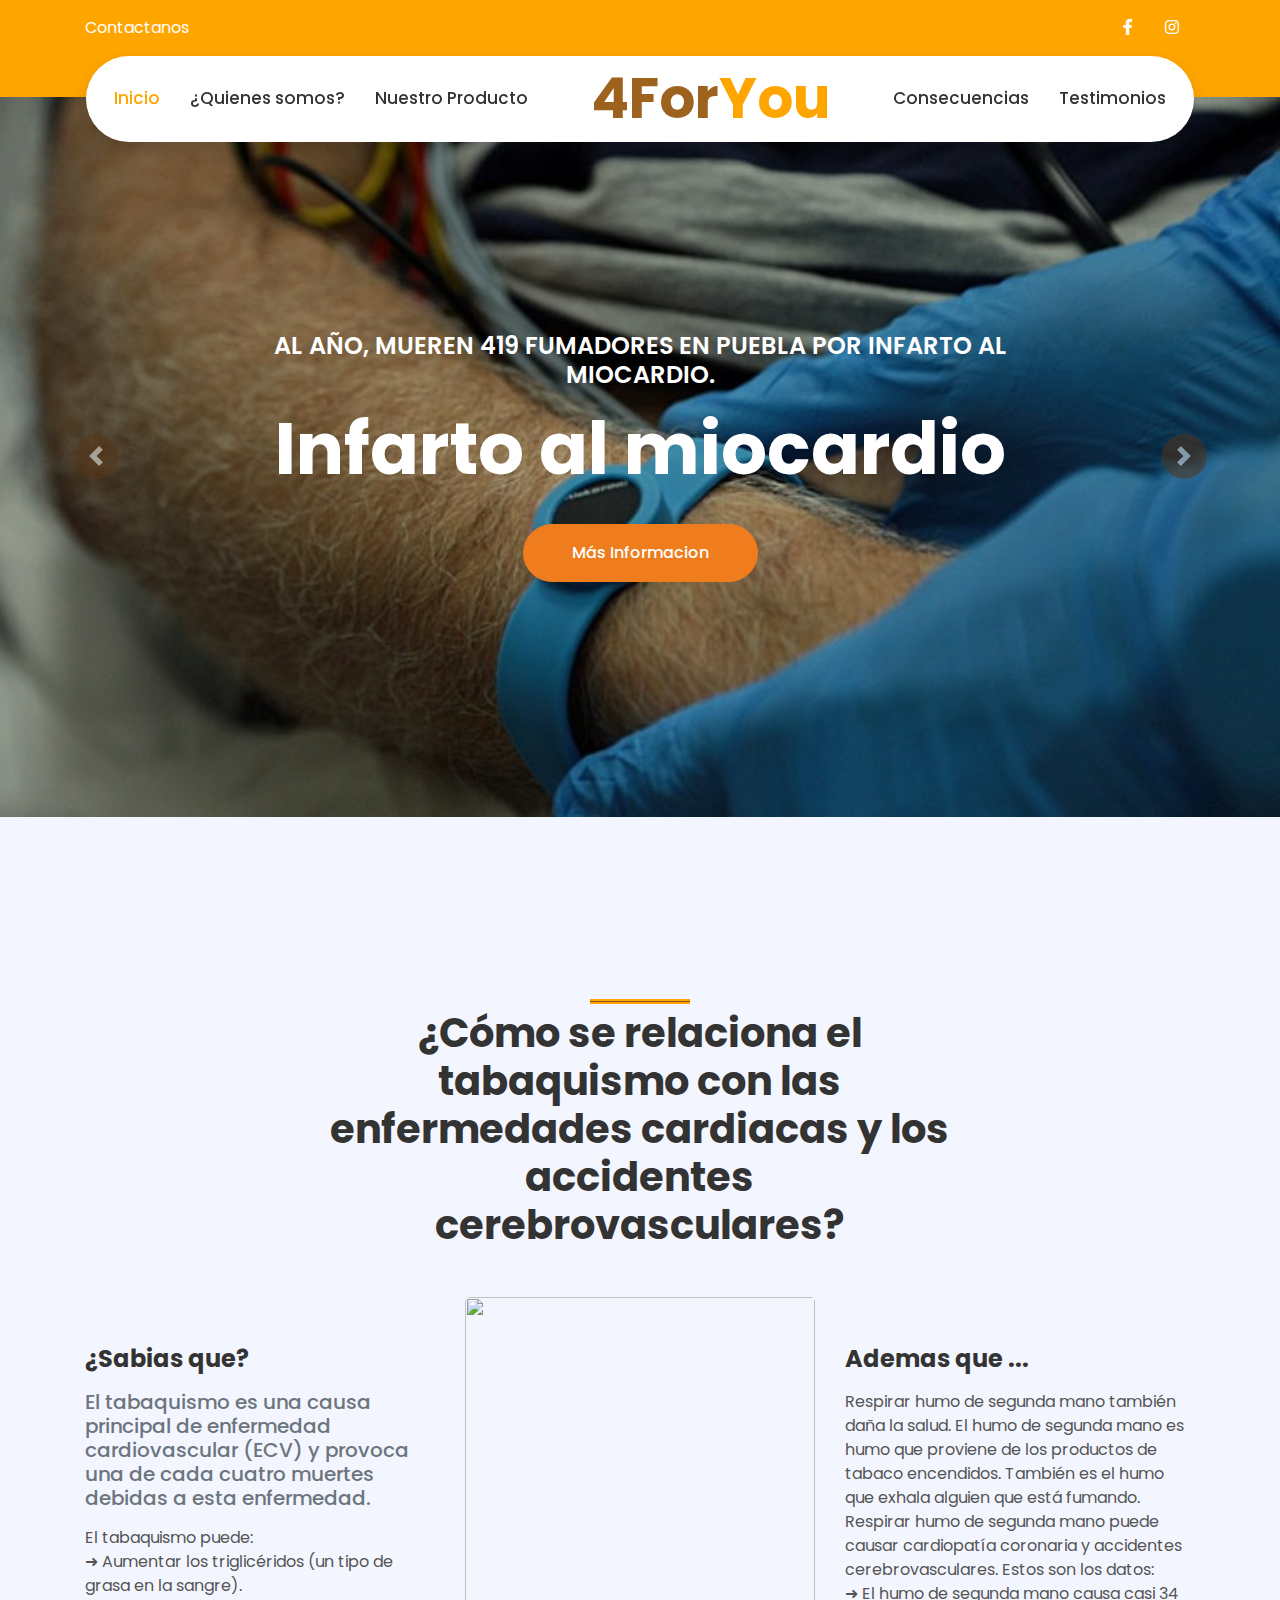
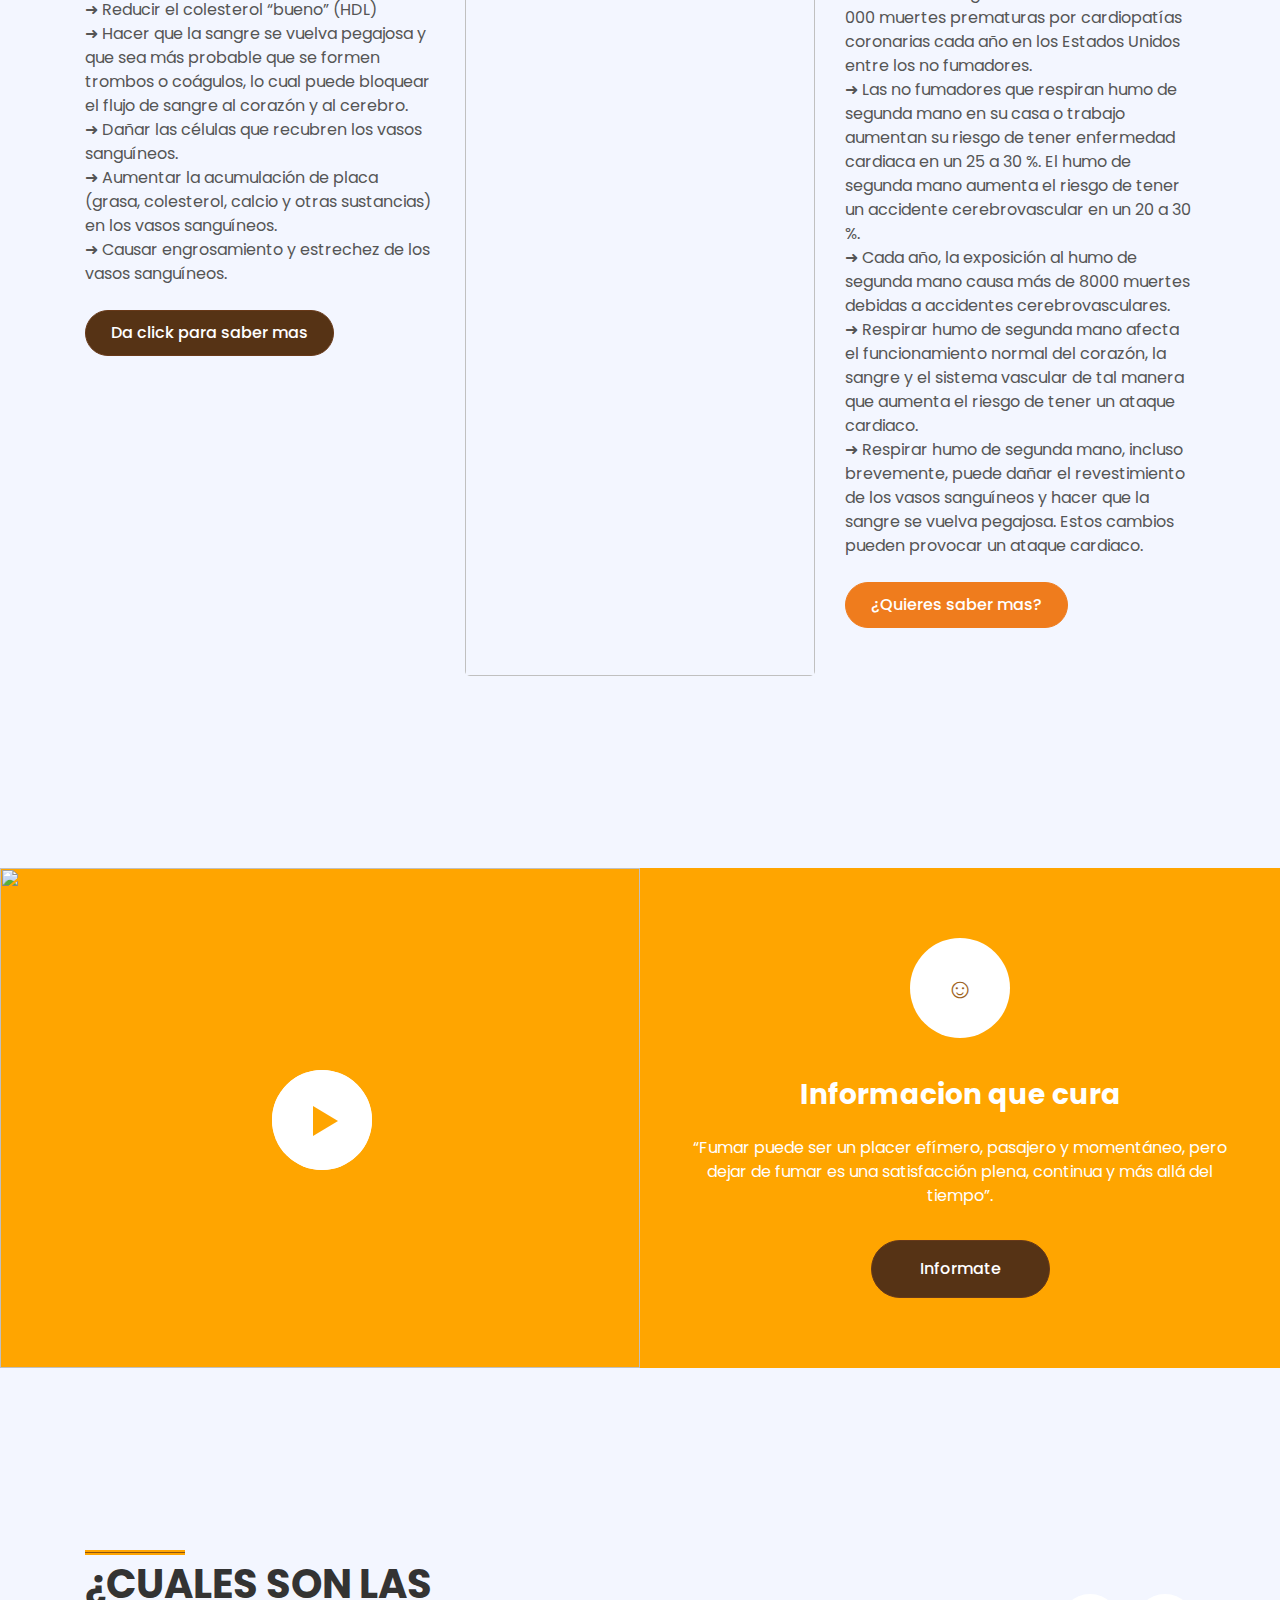
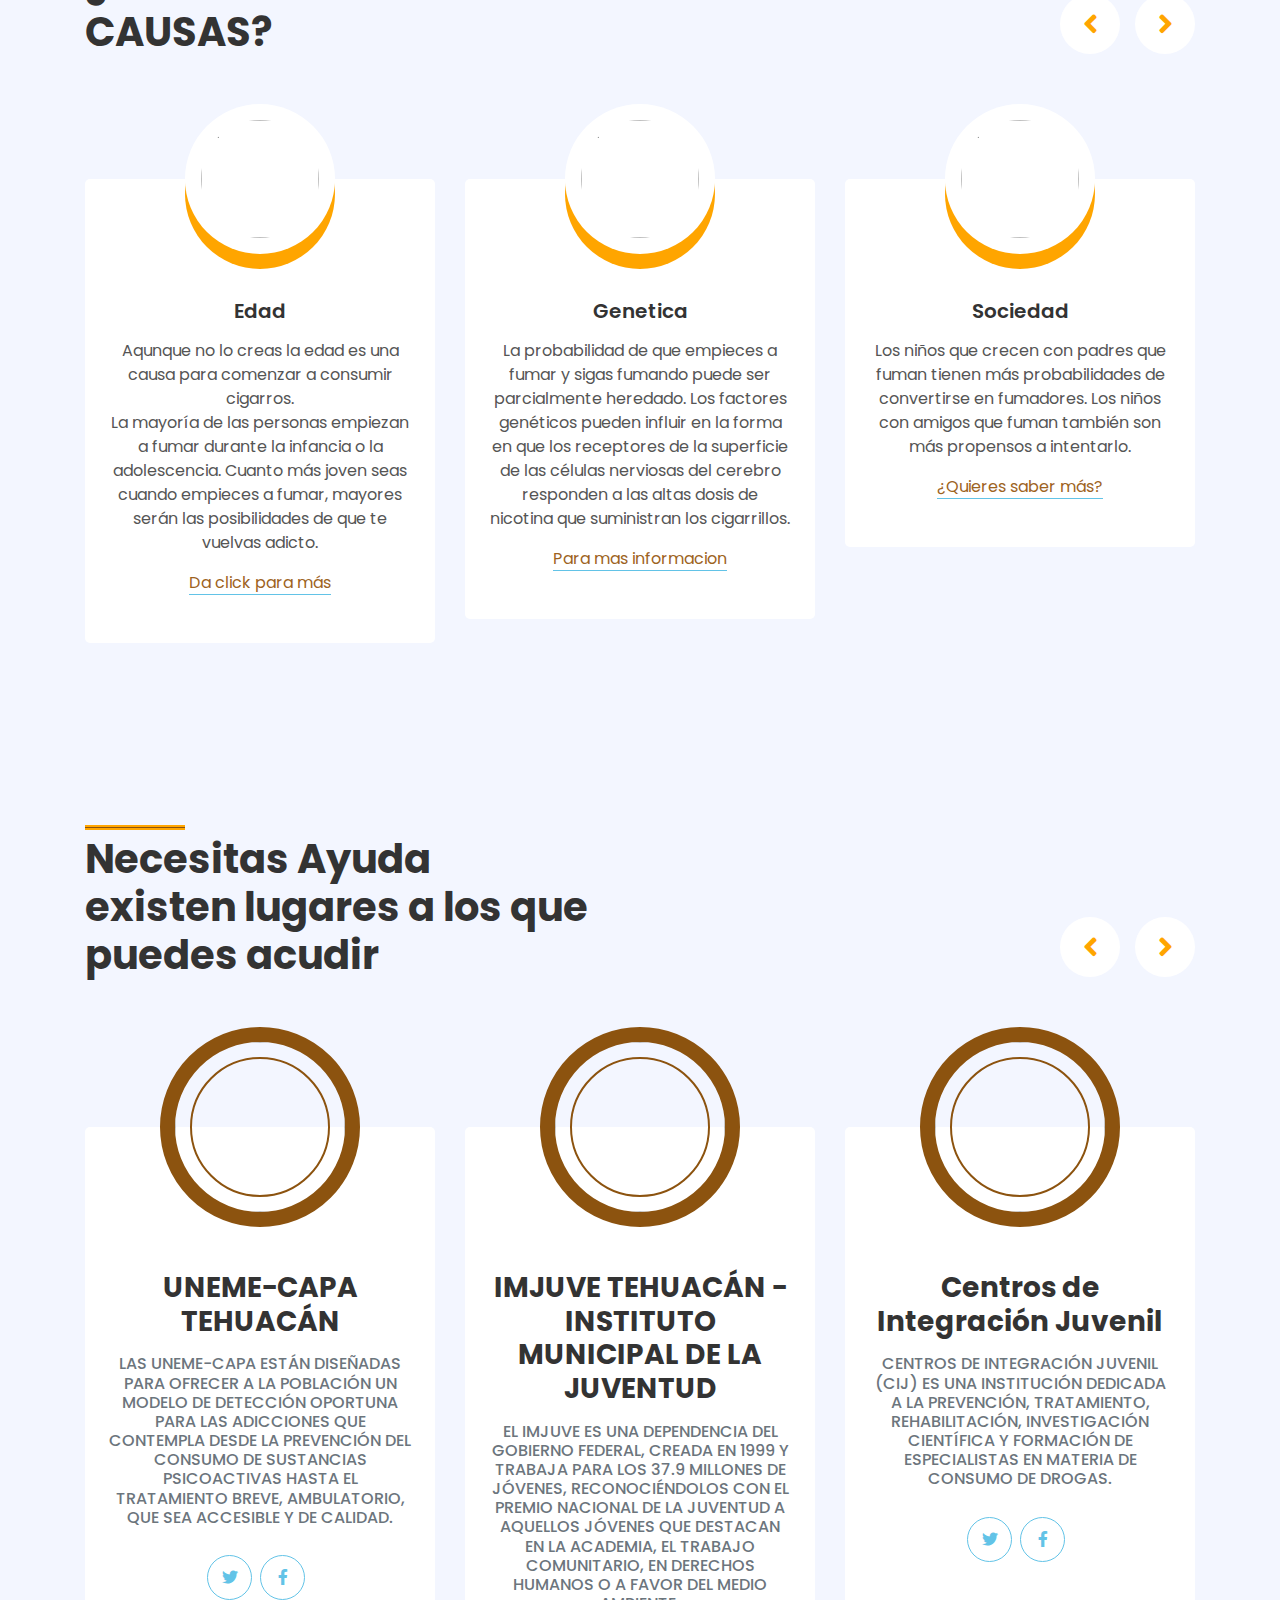
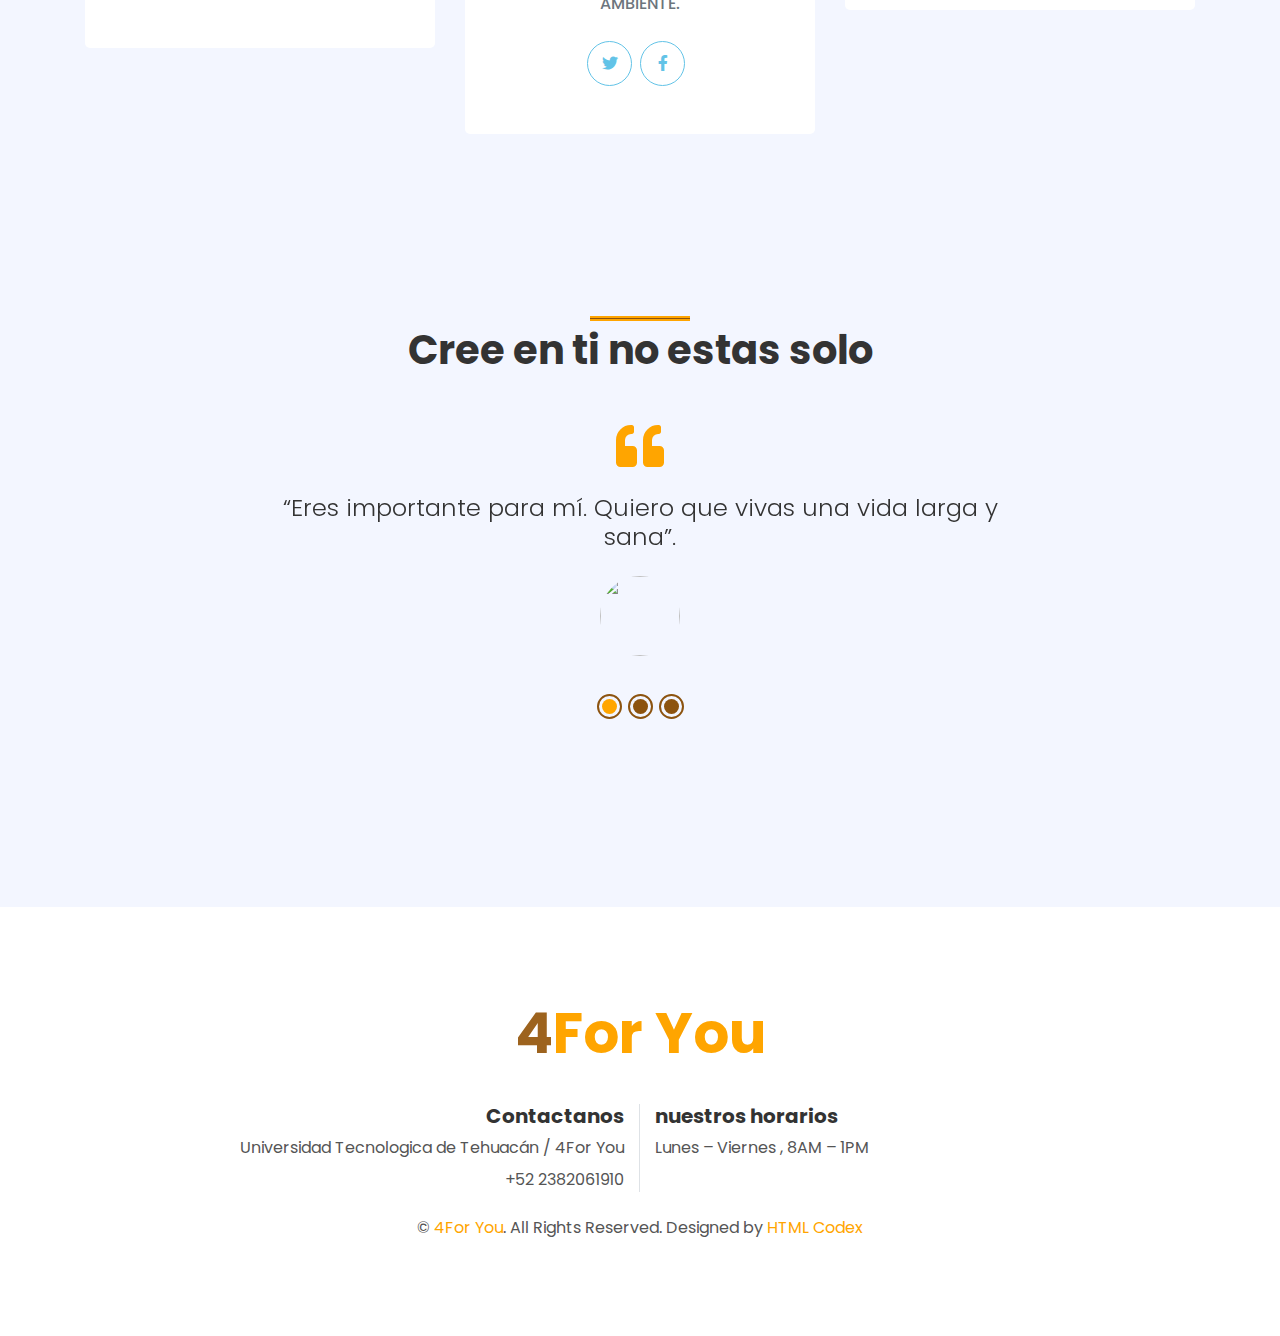
==== commit 39297375: "second commit" ====
--- a/index.html
+++ b/index.html
@@ -34,10 +34,7 @@
                 <div class="col-md-6 text-center text-lg-left mb-2 mb-lg-0">
                     <div class="d-inline-flex align-items-center">
                         <a class="text-white pr-3" href="">Contactanos</a>
-                        <span class="text-white">|</span>
-                        <a class="text-white px-3" href="">Ayuda</a>
-                        <span class="text-white">|</span>
-                        <a class="text-white pl-3" href="">Soporte</a>
+                       
                     </div>
                 </div>
                 <div class="col-md-6 text-center text-lg-right">
@@ -45,18 +42,11 @@
                         <a class="text-white px-3" href="">
                             <i class="fab fa-facebook-f"></i>
                         </a>
-                        <a class="text-white px-3" href="">
-                            <i class="fab fa-twitter"></i>
-                        </a>
-                        <a class="text-white px-3" href="">
-                            <i class="fab fa-linkedin-in"></i>
-                        </a>
+                       
                         <a class="text-white px-3" href="">
                             <i class="fab fa-instagram"></i>
                         </a>
-                        <a class="text-white pl-3" href="">
-                            <i class="fab fa-youtube"></i>
-                        </a>
+                     
                     </div>
                 </div>
             </div>
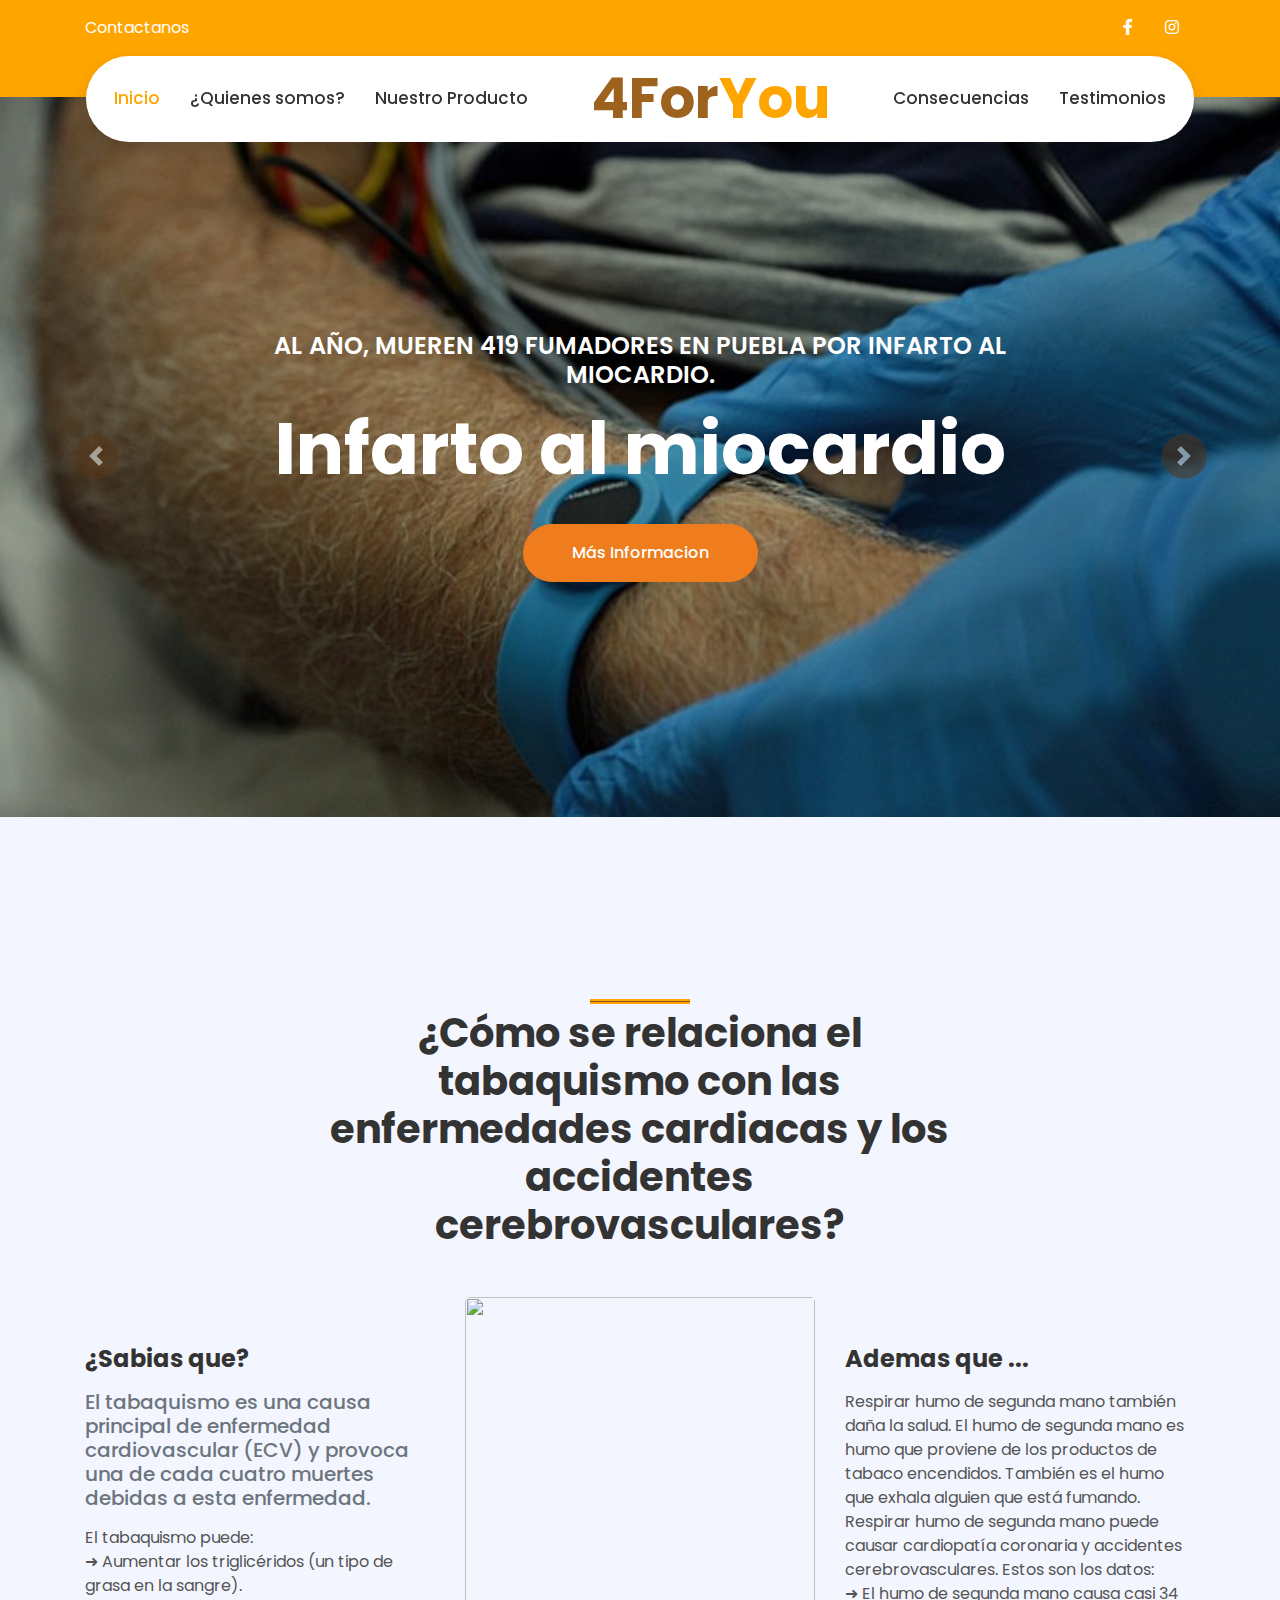
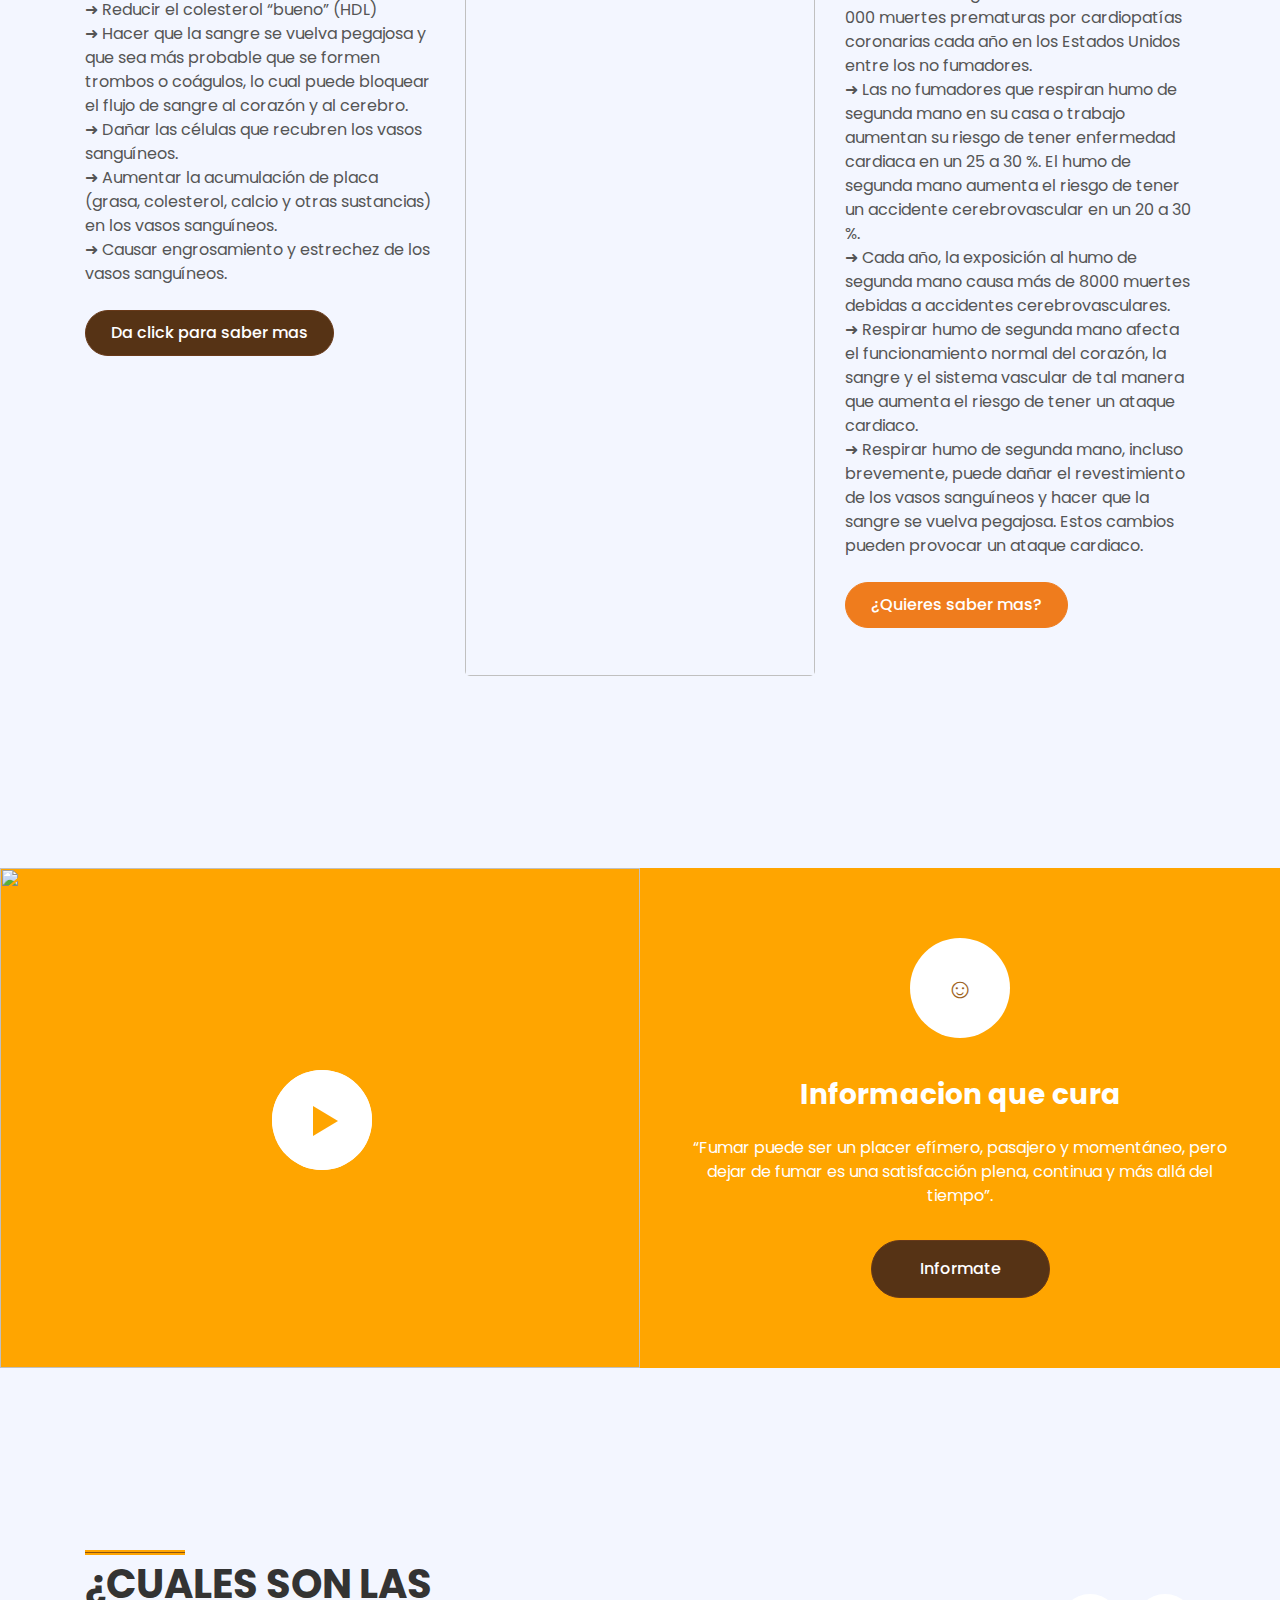
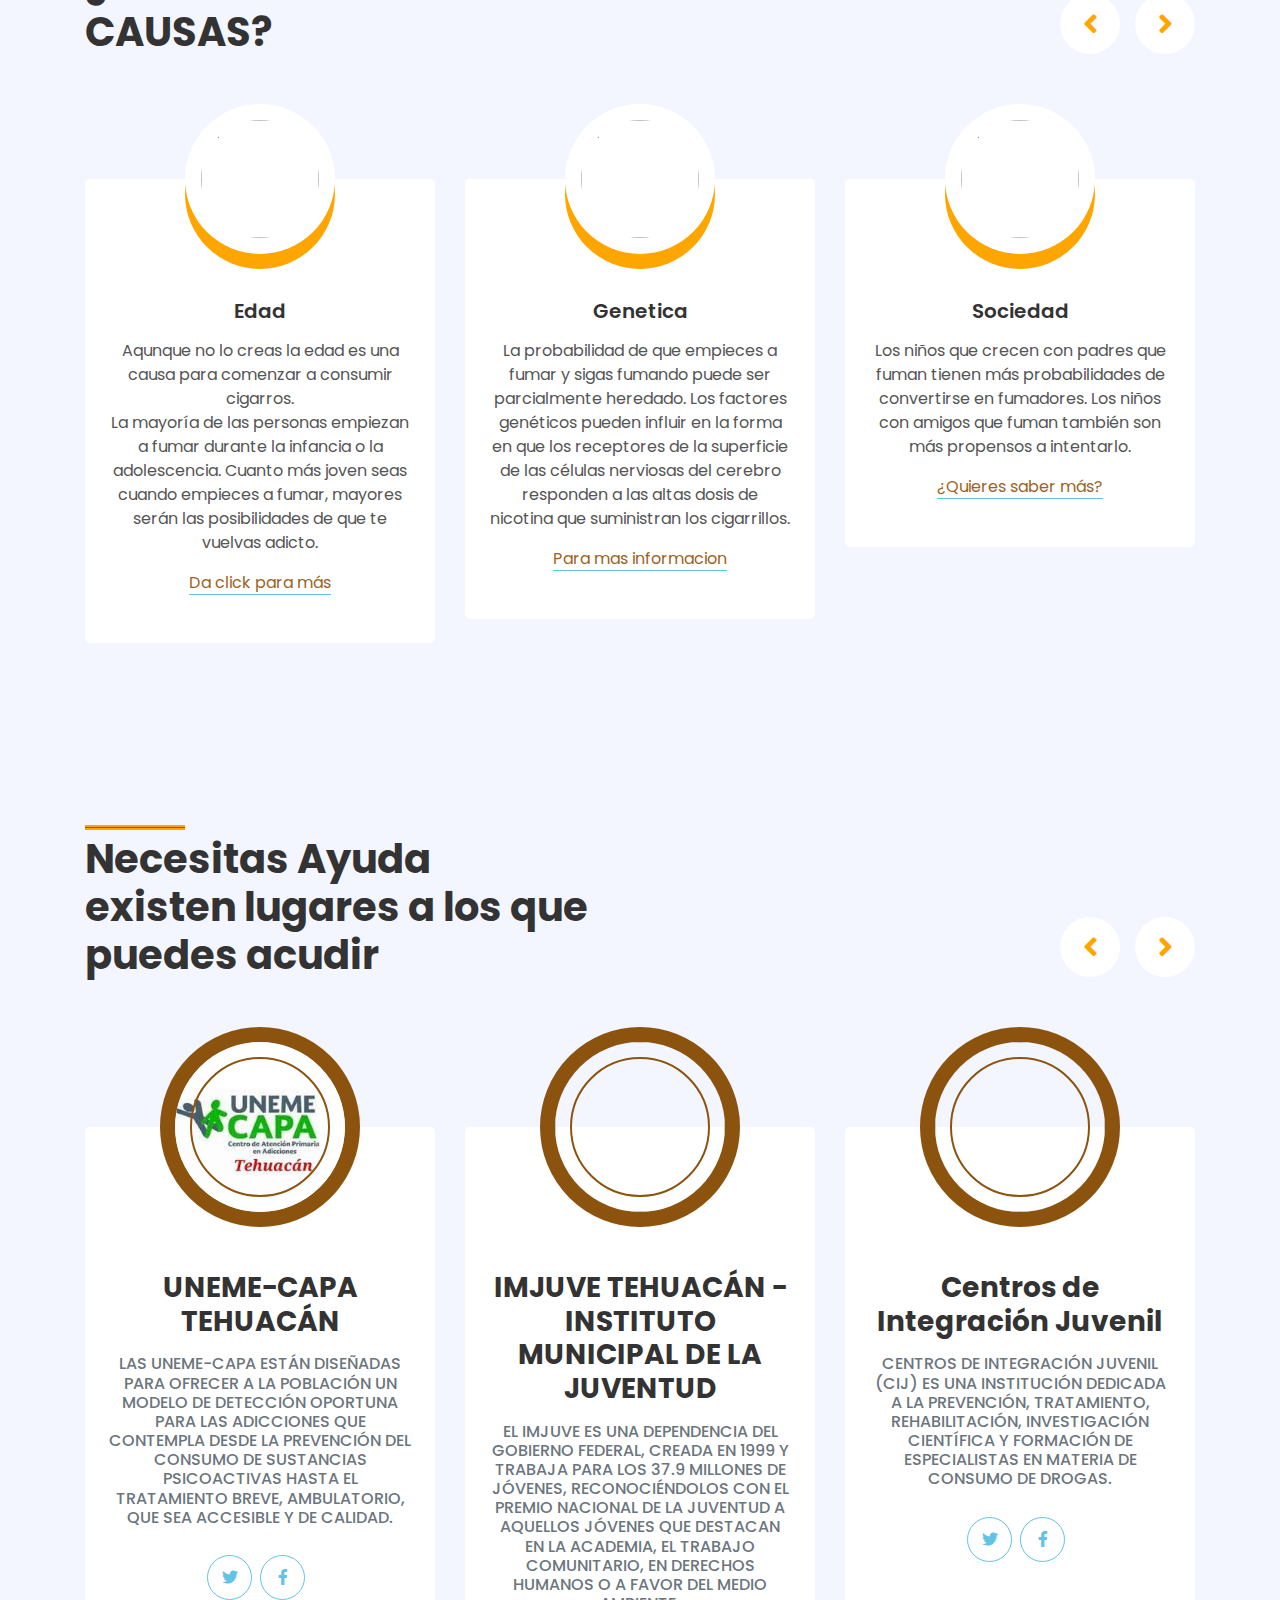
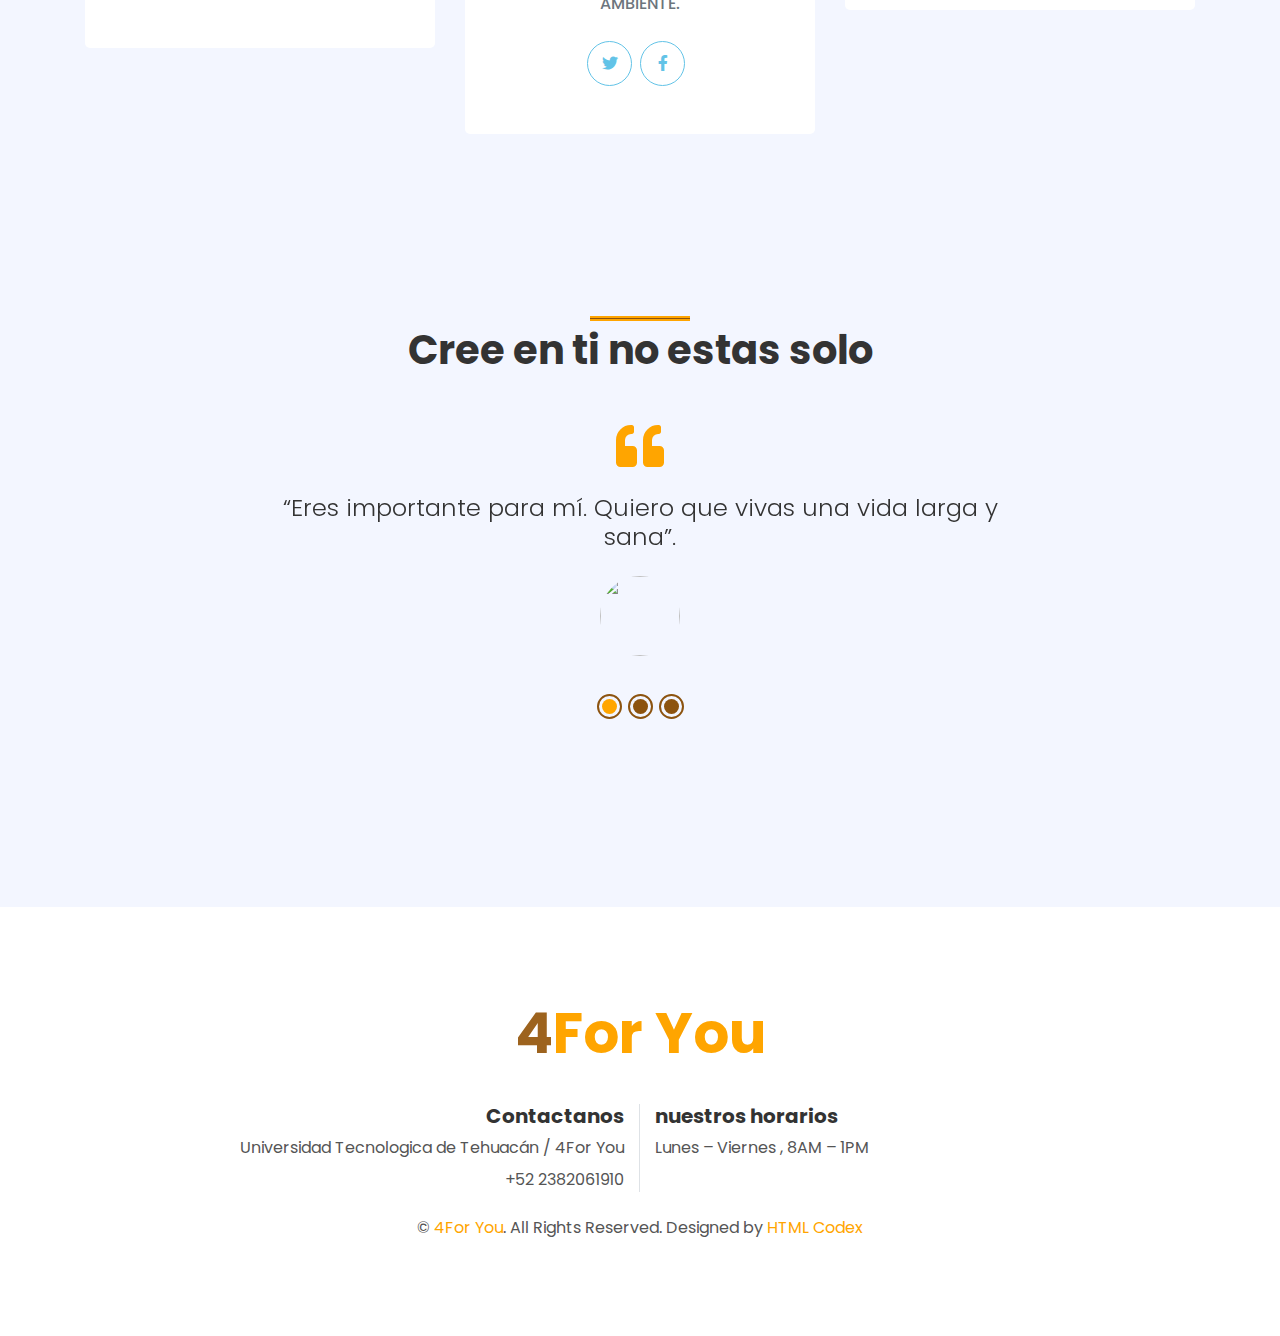
==== commit 6515c480: "modificacion commit" ====
--- a/index.html
+++ b/index.html
@@ -114,7 +114,7 @@
                 </div>
 
                 <div class="carousel-item">
-                    <img class="w-100" src="imagen-bb.jpg" alt="Image">
+                    <img class="w-100" src="./img/imagen-bb.jpg" alt="Image">
                     <div class="carousel-caption d-flex flex-column align-items-center justify-content-center">
                         <div class="p-3" style="max-width: 900px;">
                             <h4 class="text-white text-uppercase mb-md-3">En México, la proporción de mujeres embarazadas que han fumado es de 8.0%</h4>
@@ -316,7 +316,7 @@
                     <div class="owl-carousel team-carousel">
                         <div class="team-item">
                             <div class="team-img mx-auto">
-                                <img class="rounded-circle w-100 h-100" src="https://pbs.twimg.com/profile_images/1616147711920668672/2SSFOPSY_400x400.jpg" style="object-fit: cover;">
+                                <img class="rounded-circle w-100 h-100" src="[data-uri]" style="object-fit: cover;">
                             </div>
                             <div class="position-relative text-center bg-light rounded px-4 py-5" style="margin-top: -100px;">
                                 <h3 class="font-weight-bold mt-5 mb-3 pt-5">UNEME-CAPA TEHUACÁN</h3>
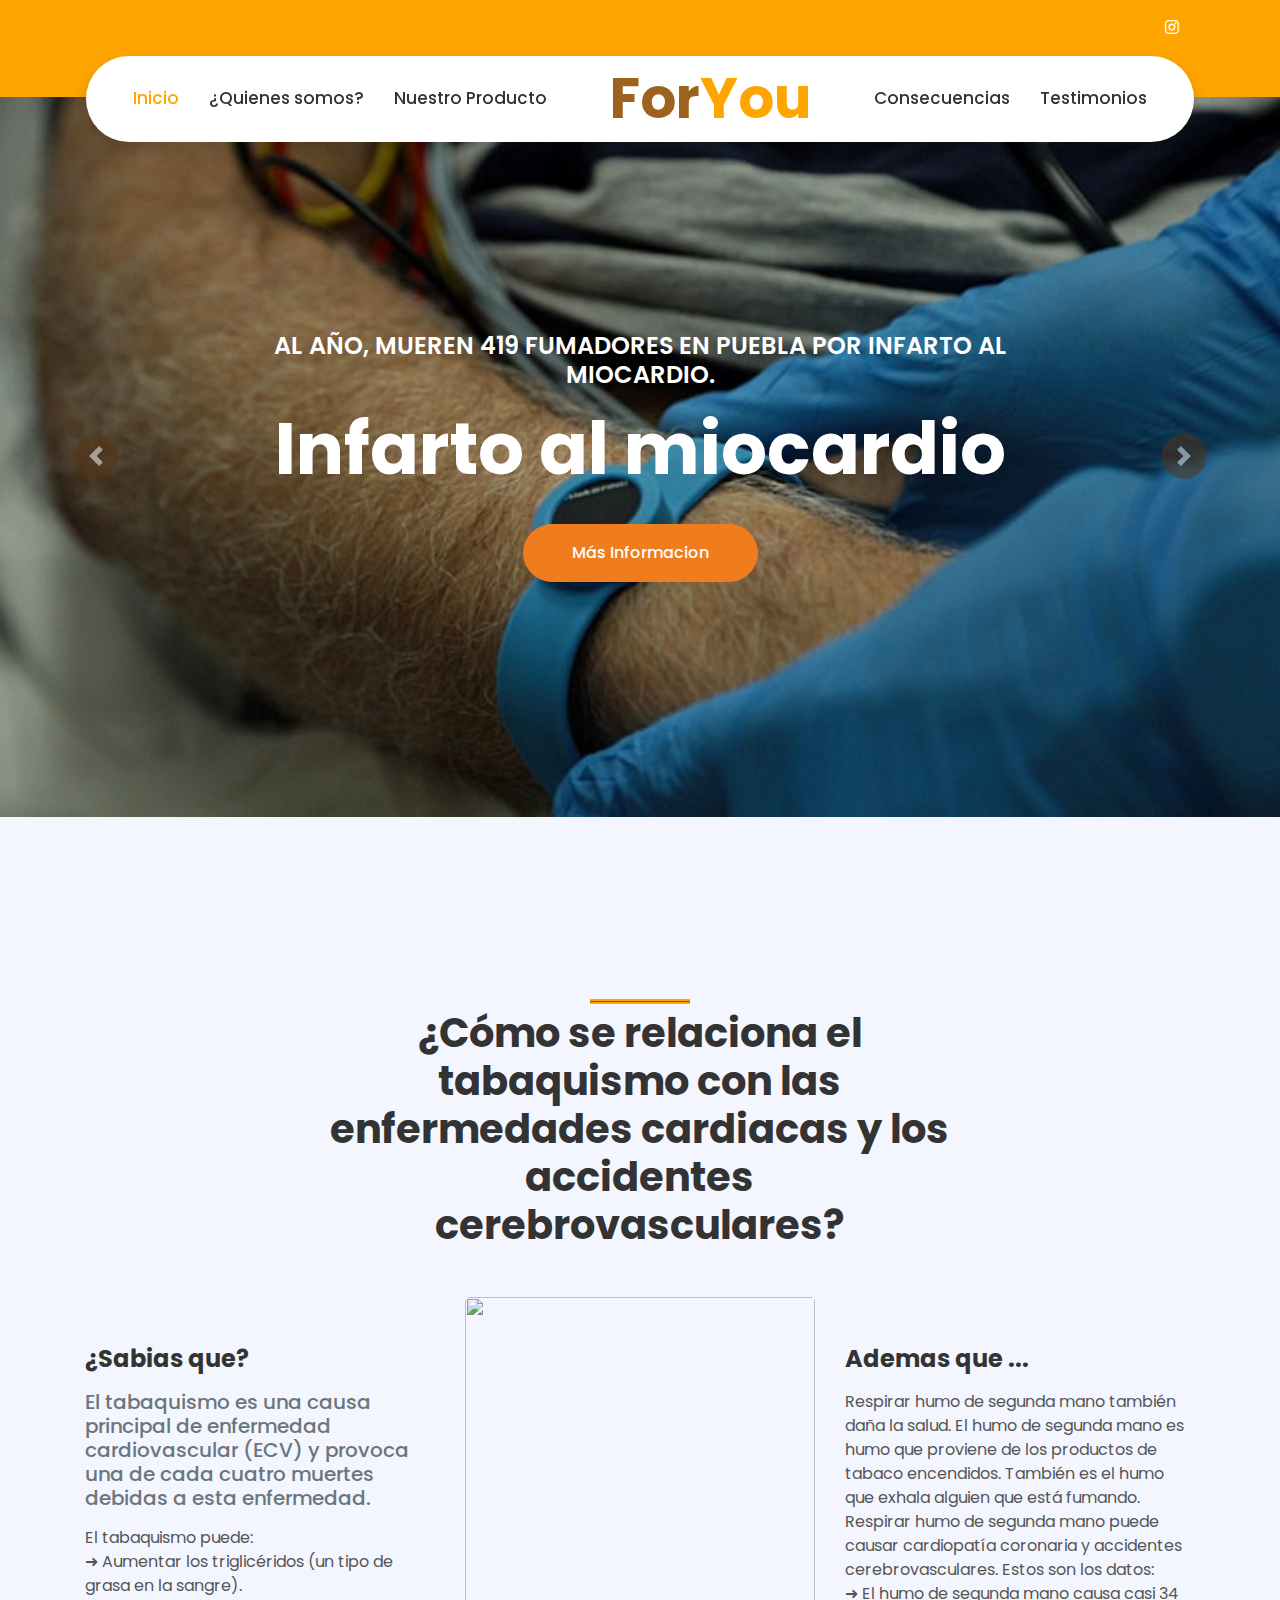
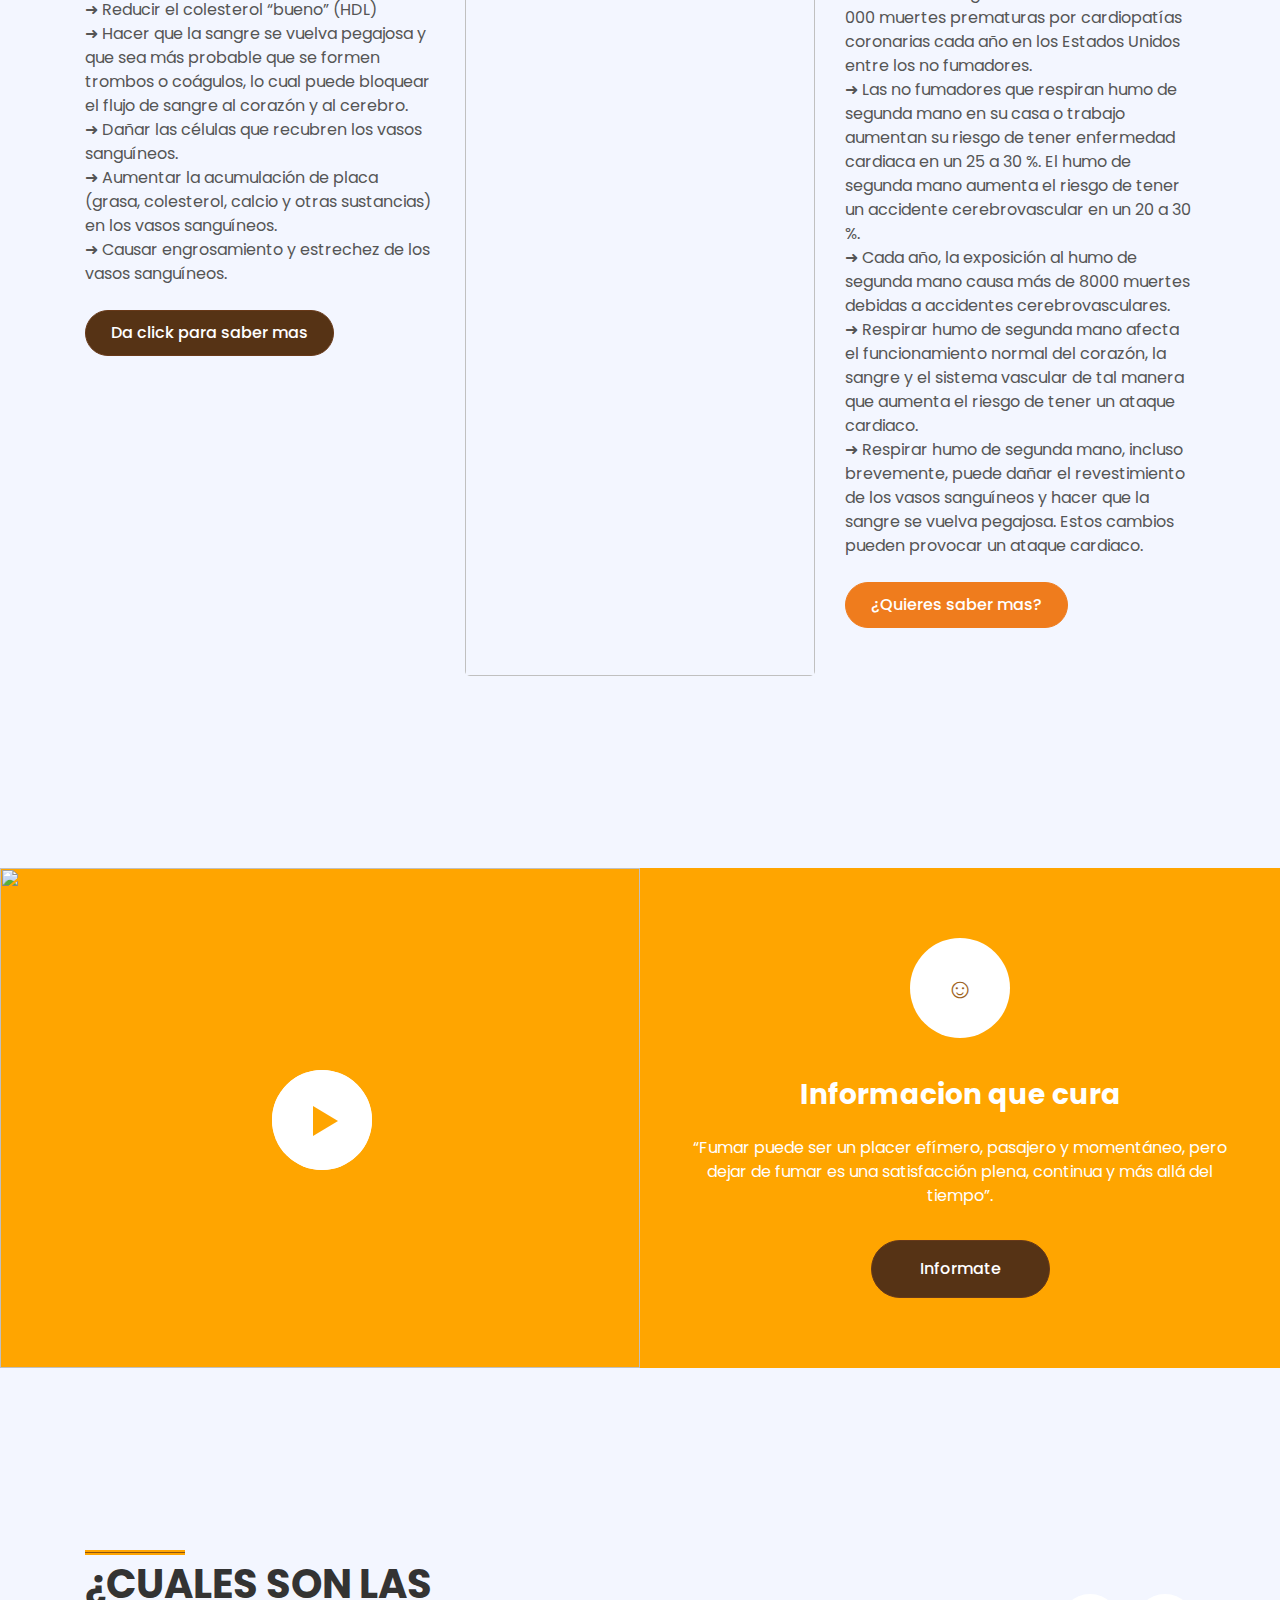
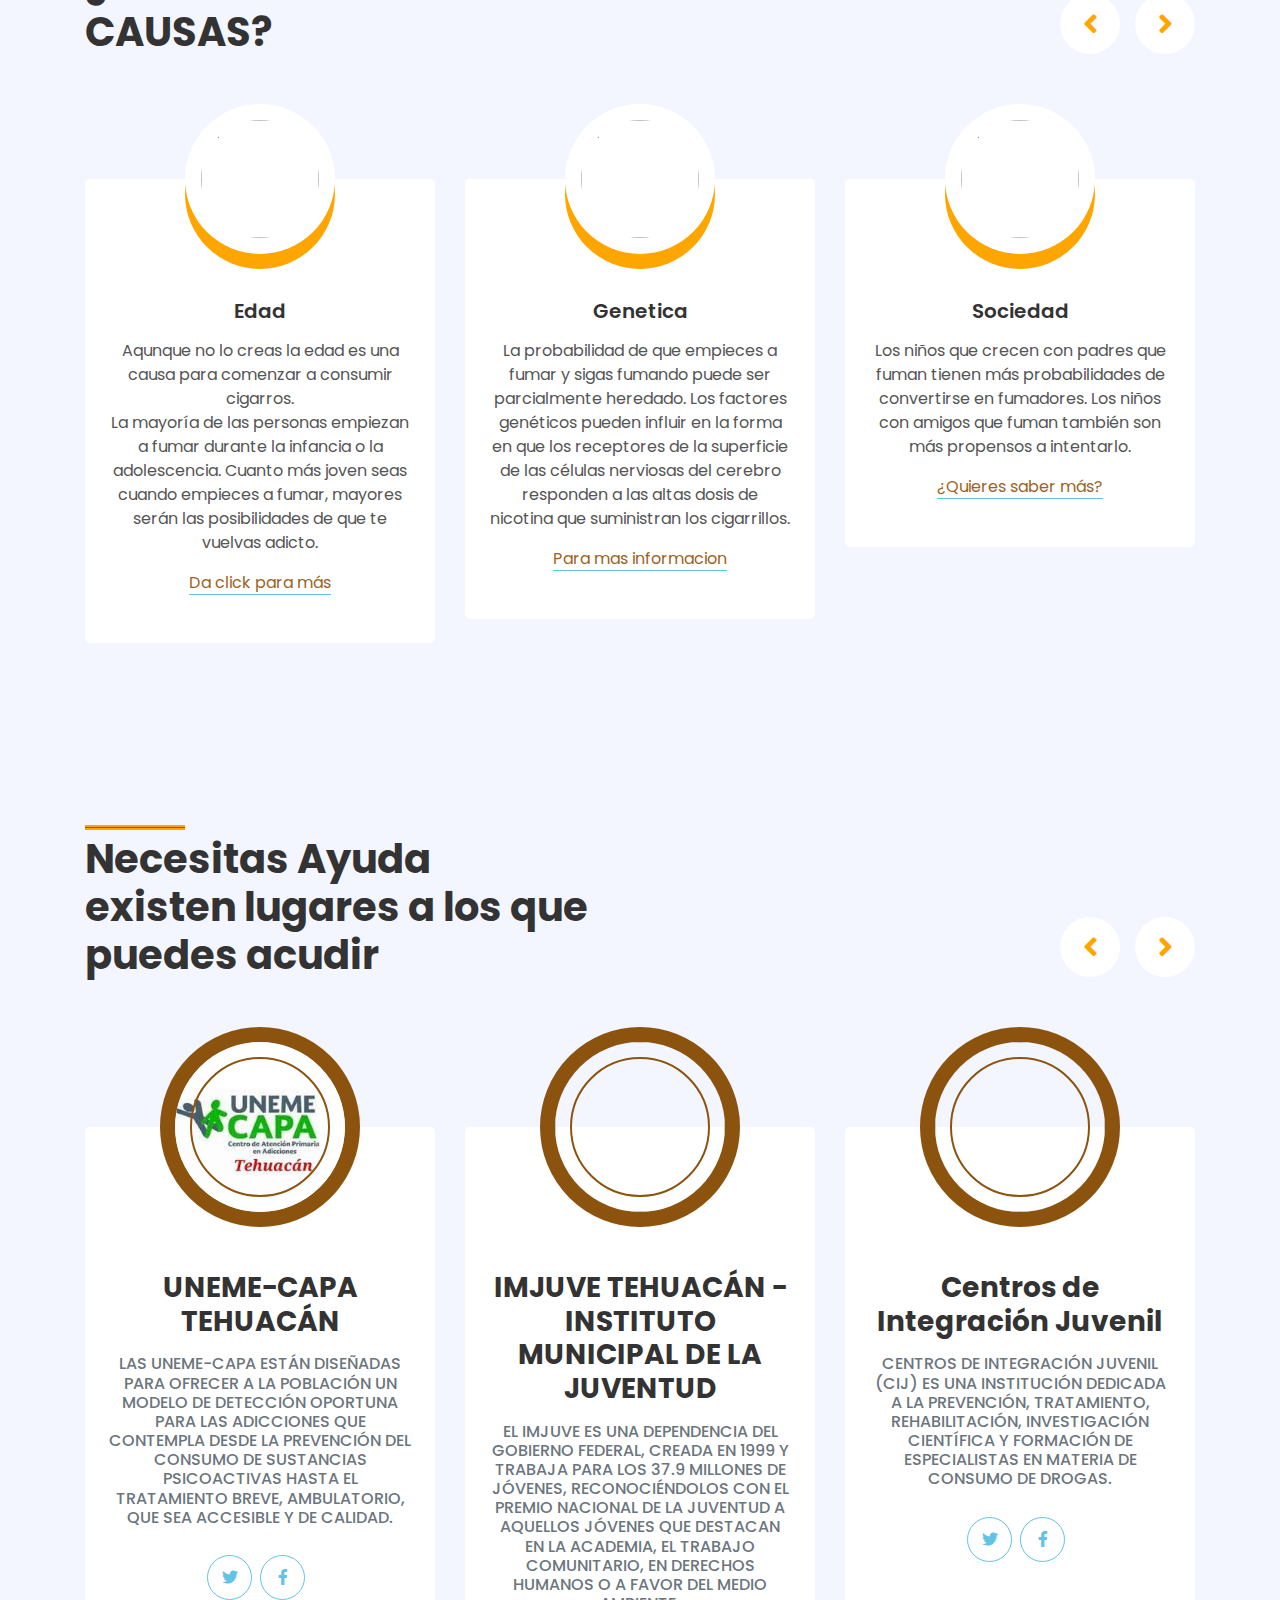
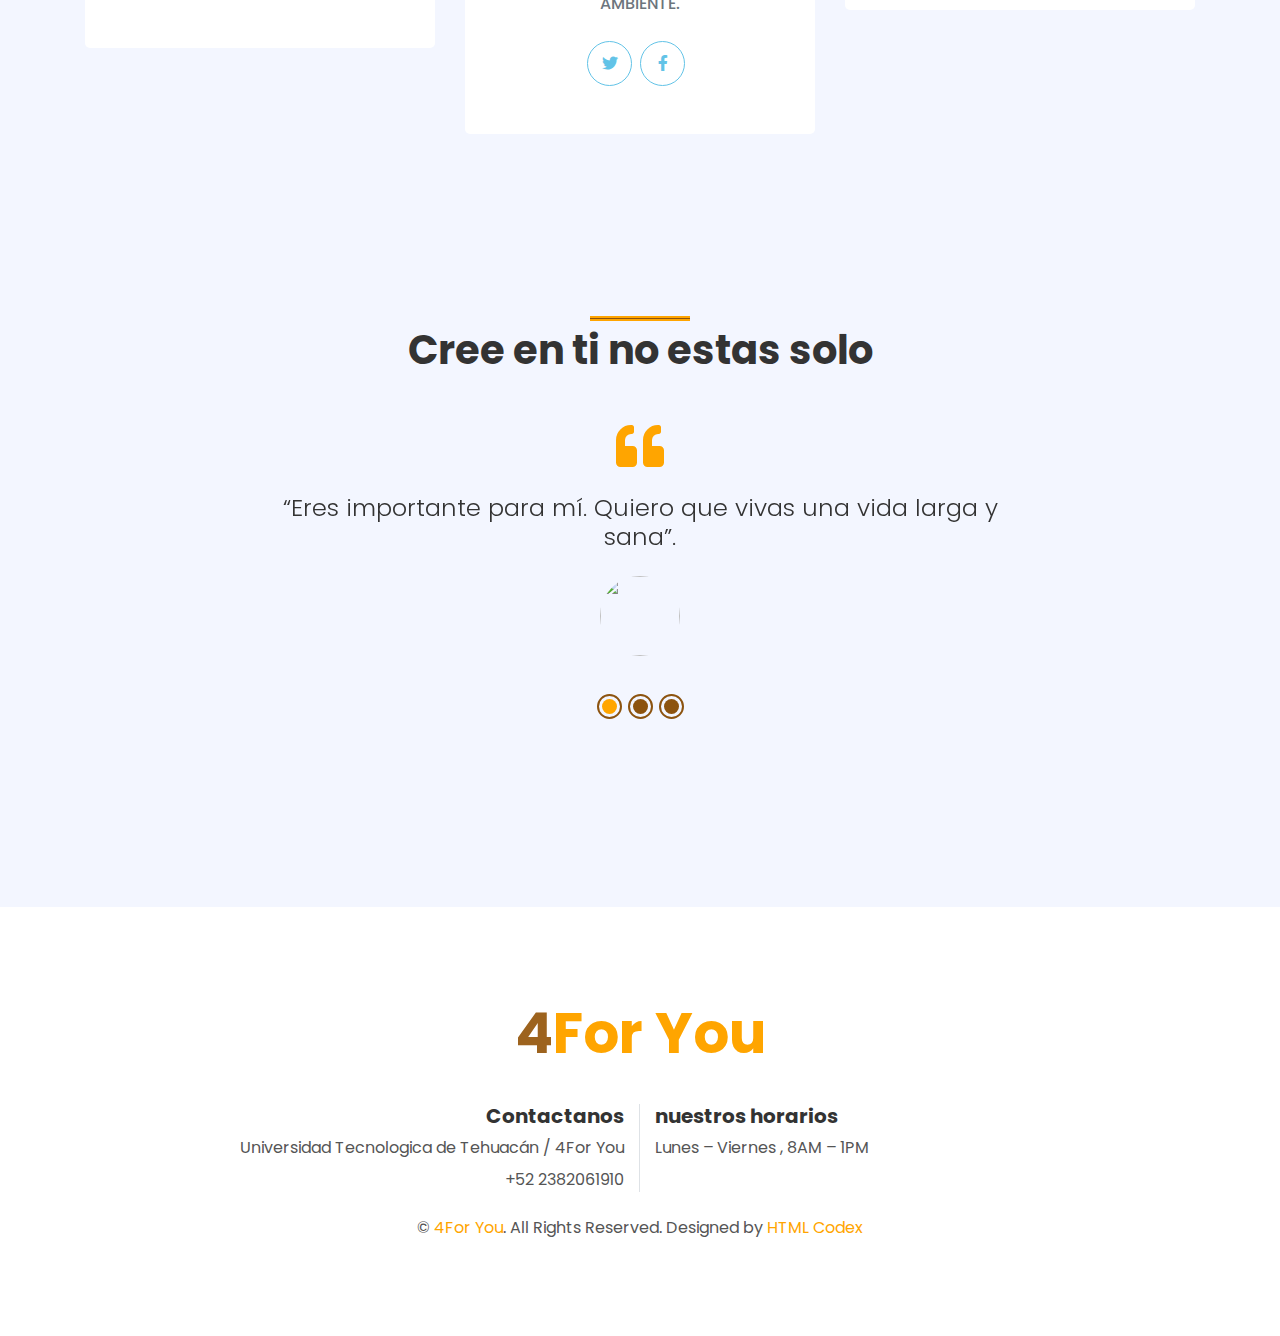
==== commit cf0699df: "modificacion commit" ====
--- a/index.html
+++ b/index.html
@@ -9,7 +9,7 @@
     <meta content="Free HTML Templates" name="description">
 
     <!-- Favicon -->
-    <link href="img/favicon.ico" rel="icon">
+    <link href="./img/icono.png" rel="icon">
 
     <!-- Google Web Fonts -->
     <link rel="preconnect" href="https://fonts.gstatic.com">
@@ -32,16 +32,10 @@
         <div class="container">
             <div class="row">
                 <div class="col-md-6 text-center text-lg-left mb-2 mb-lg-0">
-                    <div class="d-inline-flex align-items-center">
-                        <a class="text-white pr-3" href="">Contactanos</a>
-                       
-                    </div>
+                    
                 </div>
                 <div class="col-md-6 text-center text-lg-right">
                     <div class="d-inline-flex align-items-center">
-                        <a class="text-white px-3" href="">
-                            <i class="fab fa-facebook-f"></i>
-                        </a>
                        
                         <a class="text-white px-3" href="">
                             <i class="fab fa-instagram"></i>
@@ -60,7 +54,7 @@
         <div class="container-lg position-relative p-0 px-lg-3" style="z-index: 9;">
             <nav class="navbar navbar-expand-lg bg-white navbar-light shadow p-lg-0">
                 <a href="index.html" class="navbar-brand d-block d-lg-none">
-                    <h1 class="m-0 display-4 text-primary"><span class="text-secondary">4For </span>you</h1>
+                    <h1 class="m-0 display-4 text-primary"><span class="text-secondary">For </span>you</h1>
                 </a>
                 <button type="button" class="navbar-toggler" data-toggle="collapse" data-target="#navbarCollapse">
                     <span class="navbar-toggler-icon"></span>
@@ -72,7 +66,7 @@
                         <a href="product.html" class="nav-item nav-link">Nuestro Producto</a>
                     </div>
                     <a href="index.html" class="navbar-brand mx-5 d-none d-lg-block">
-                        <h1 class="m-0 display-4 text-primary"><span class="text-secondary">4For</span>You</h1>
+                        <h1 class="m-0 display-4 text-primary"><span class="text-secondary">For</span>You</h1>
                     </a>
                     <div class="navbar-nav mr-auto py-0">
                         <a href="service.html" class="nav-item nav-link">Consecuencias</a>
--- a/css/style.css
+++ b/css/style.css
@@ -9814,7 +9814,7 @@
 }
 
 .page-header {
-  background: linear-gradient(rgba(0, 0, 0, 0.3), rgba(0, 0, 0, 0.3)), url(../img/header.jpg), no-repeat center center;
+  background: linear-gradient(rgba(0, 0, 0, 0.3), rgba(0, 0, 0, 0.3)), url(../img/f2.jpg), no-repeat center center;
   background-size: cover;
 }
 
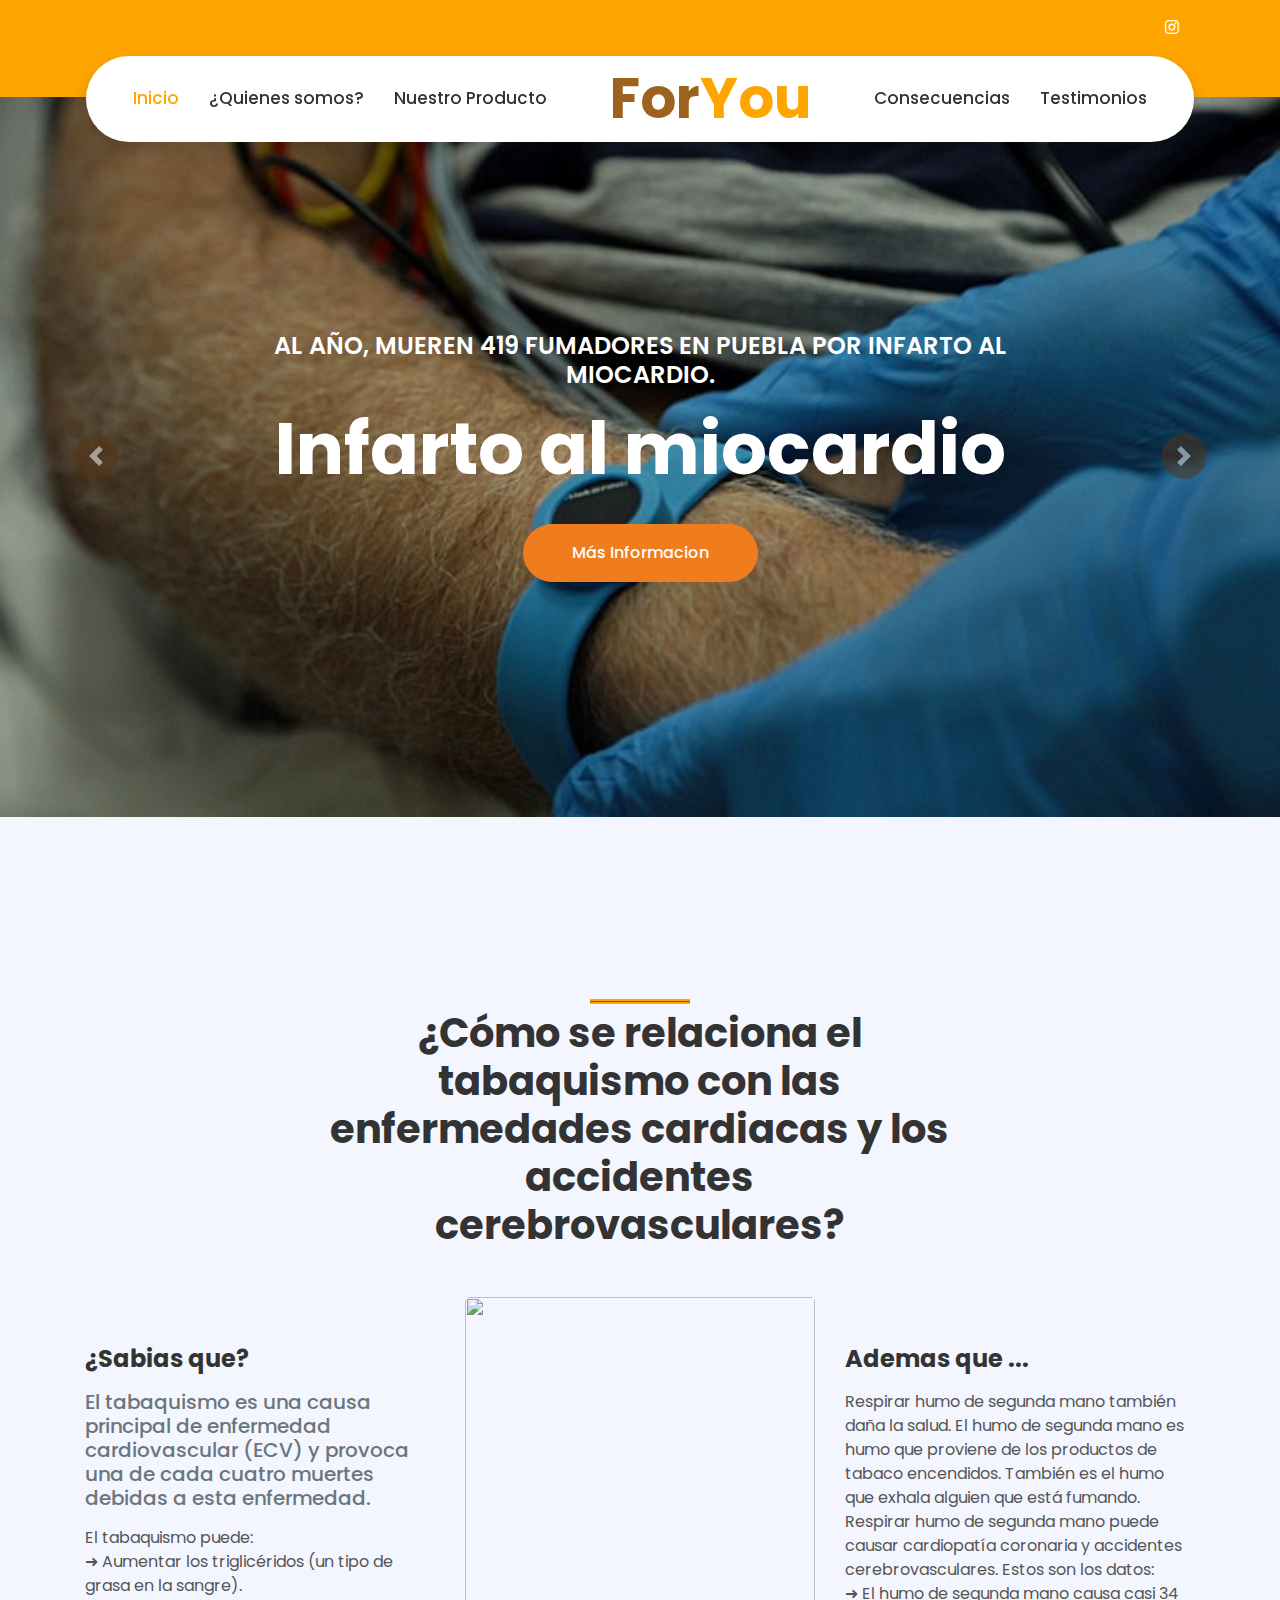
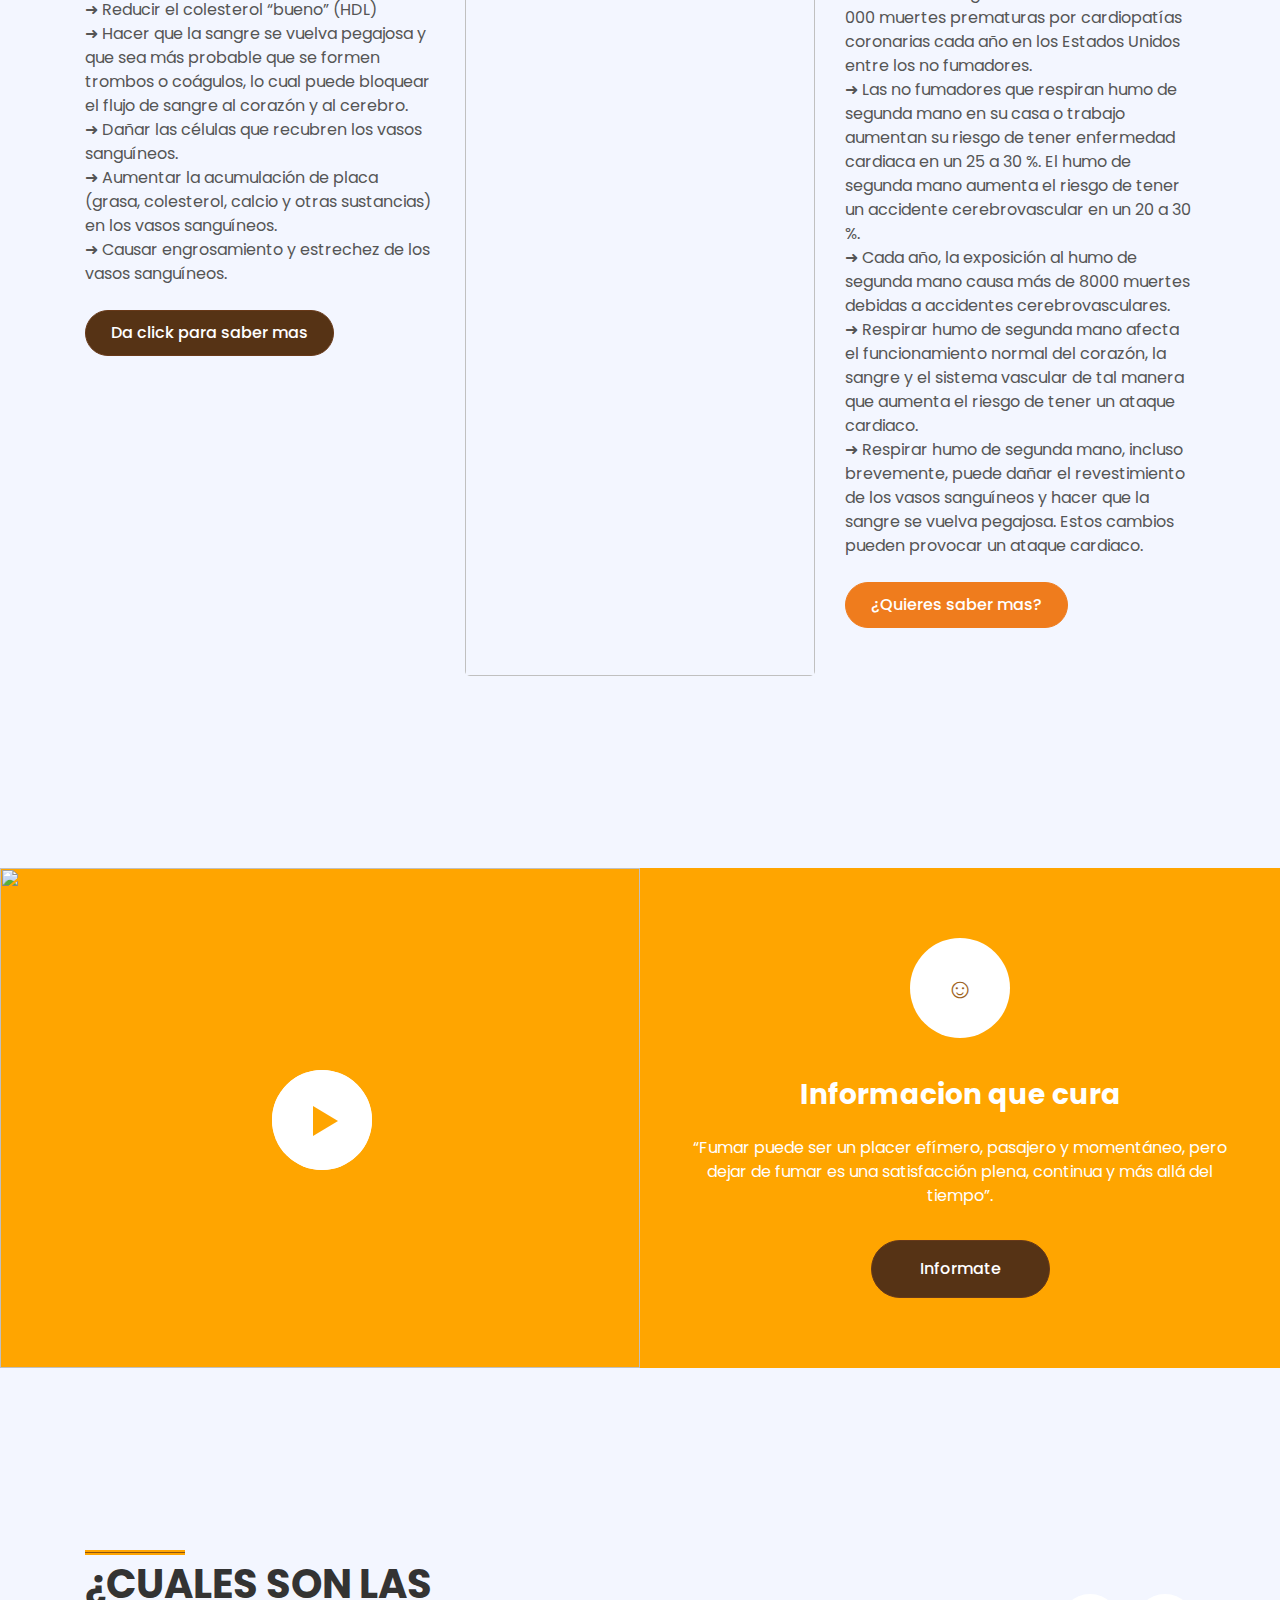
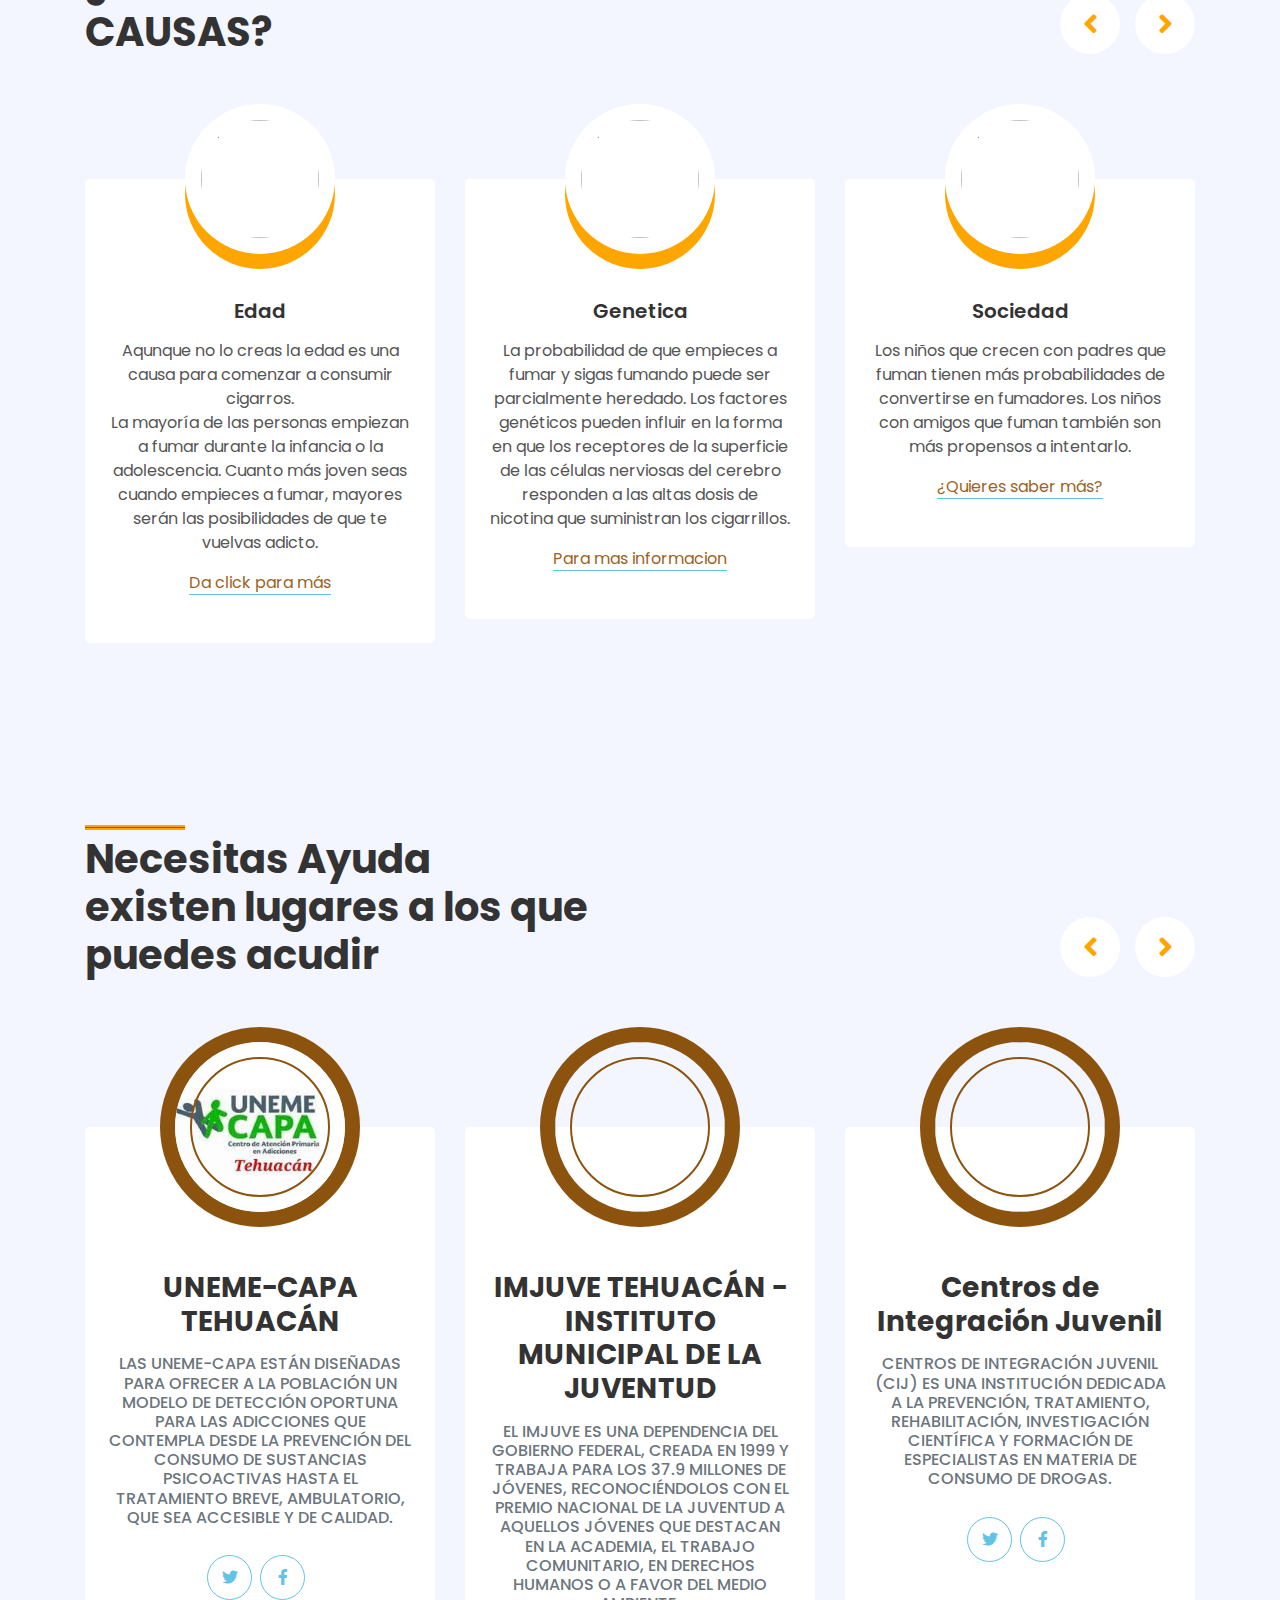
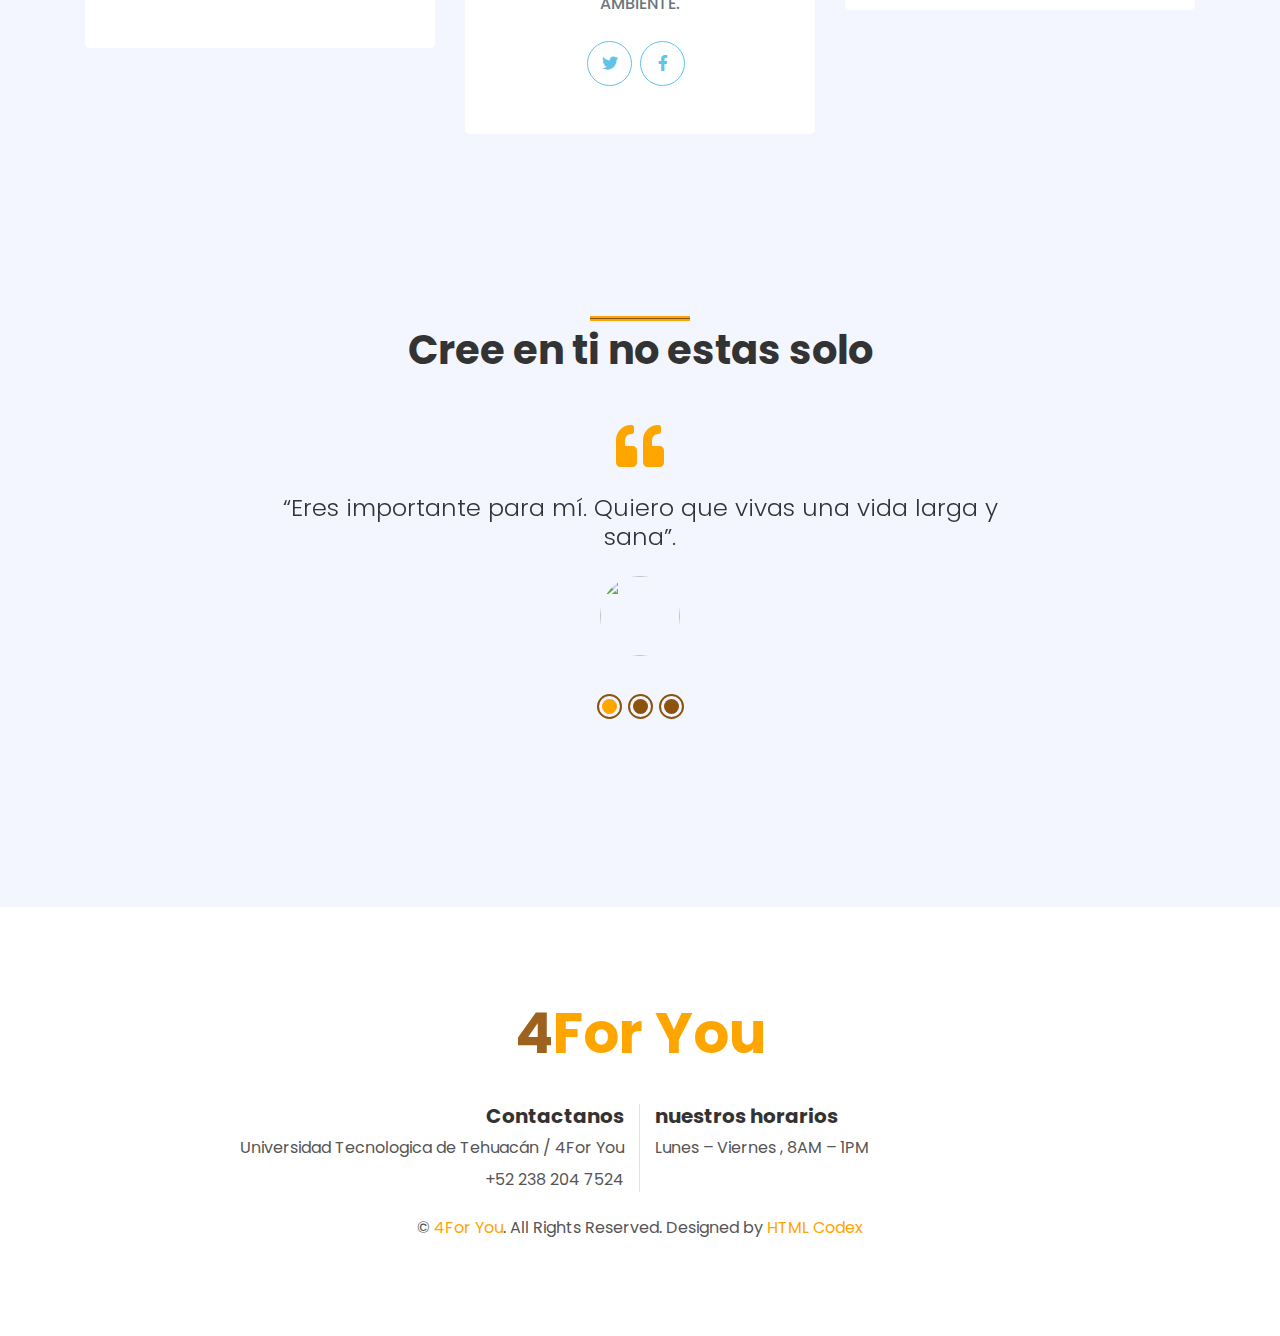
==== commit b147e708: "modificacion commit" ====
--- a/index.html
+++ b/index.html
@@ -37,7 +37,7 @@
                 <div class="col-md-6 text-center text-lg-right">
                     <div class="d-inline-flex align-items-center">
                        
-                        <a class="text-white px-3" href="">
+                        <a class="text-white px-3" href="https://instagram.com/_foryou_th?igshid=ODM2MWFjZDg= ">
                             <i class="fab fa-instagram"></i>
                         </a>
                      
@@ -426,7 +426,7 @@
                         <div class="col-sm-6 text-center text-sm-right border-right mb-3 mb-sm-0">
                             <h5 class="font-weight-bold mb-2">Contactanos</h5>
                             <p class="mb-2">Universidad Tecnologica de Tehuacán / 4For You</p>
-                            <p class="mb-0">+52 2382061910</p>
+                            <p class="mb-0">+52 238 204 7524</p>
                         </div>
                         <div class="col-sm-6 text-center text-sm-left">
                             <h5 class="font-weight-bold mb-2">nuestros horarios</h5>
